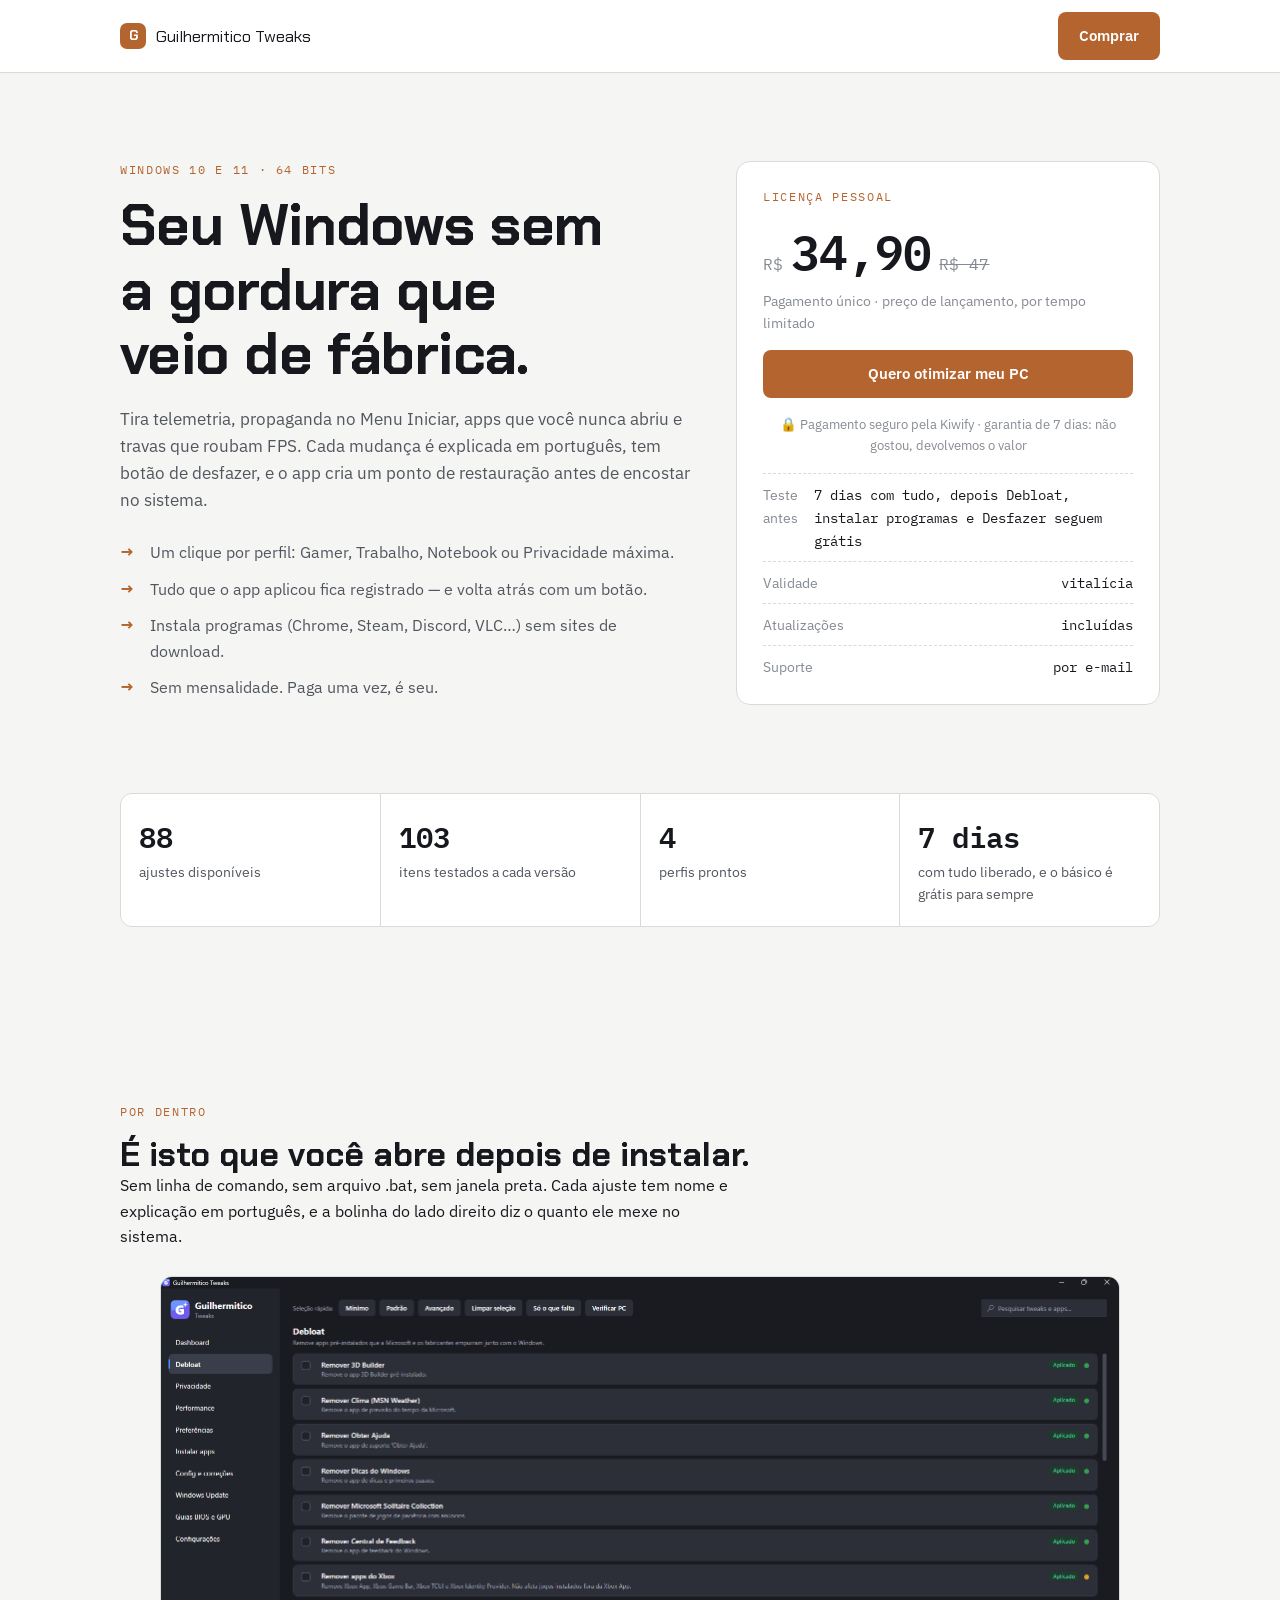
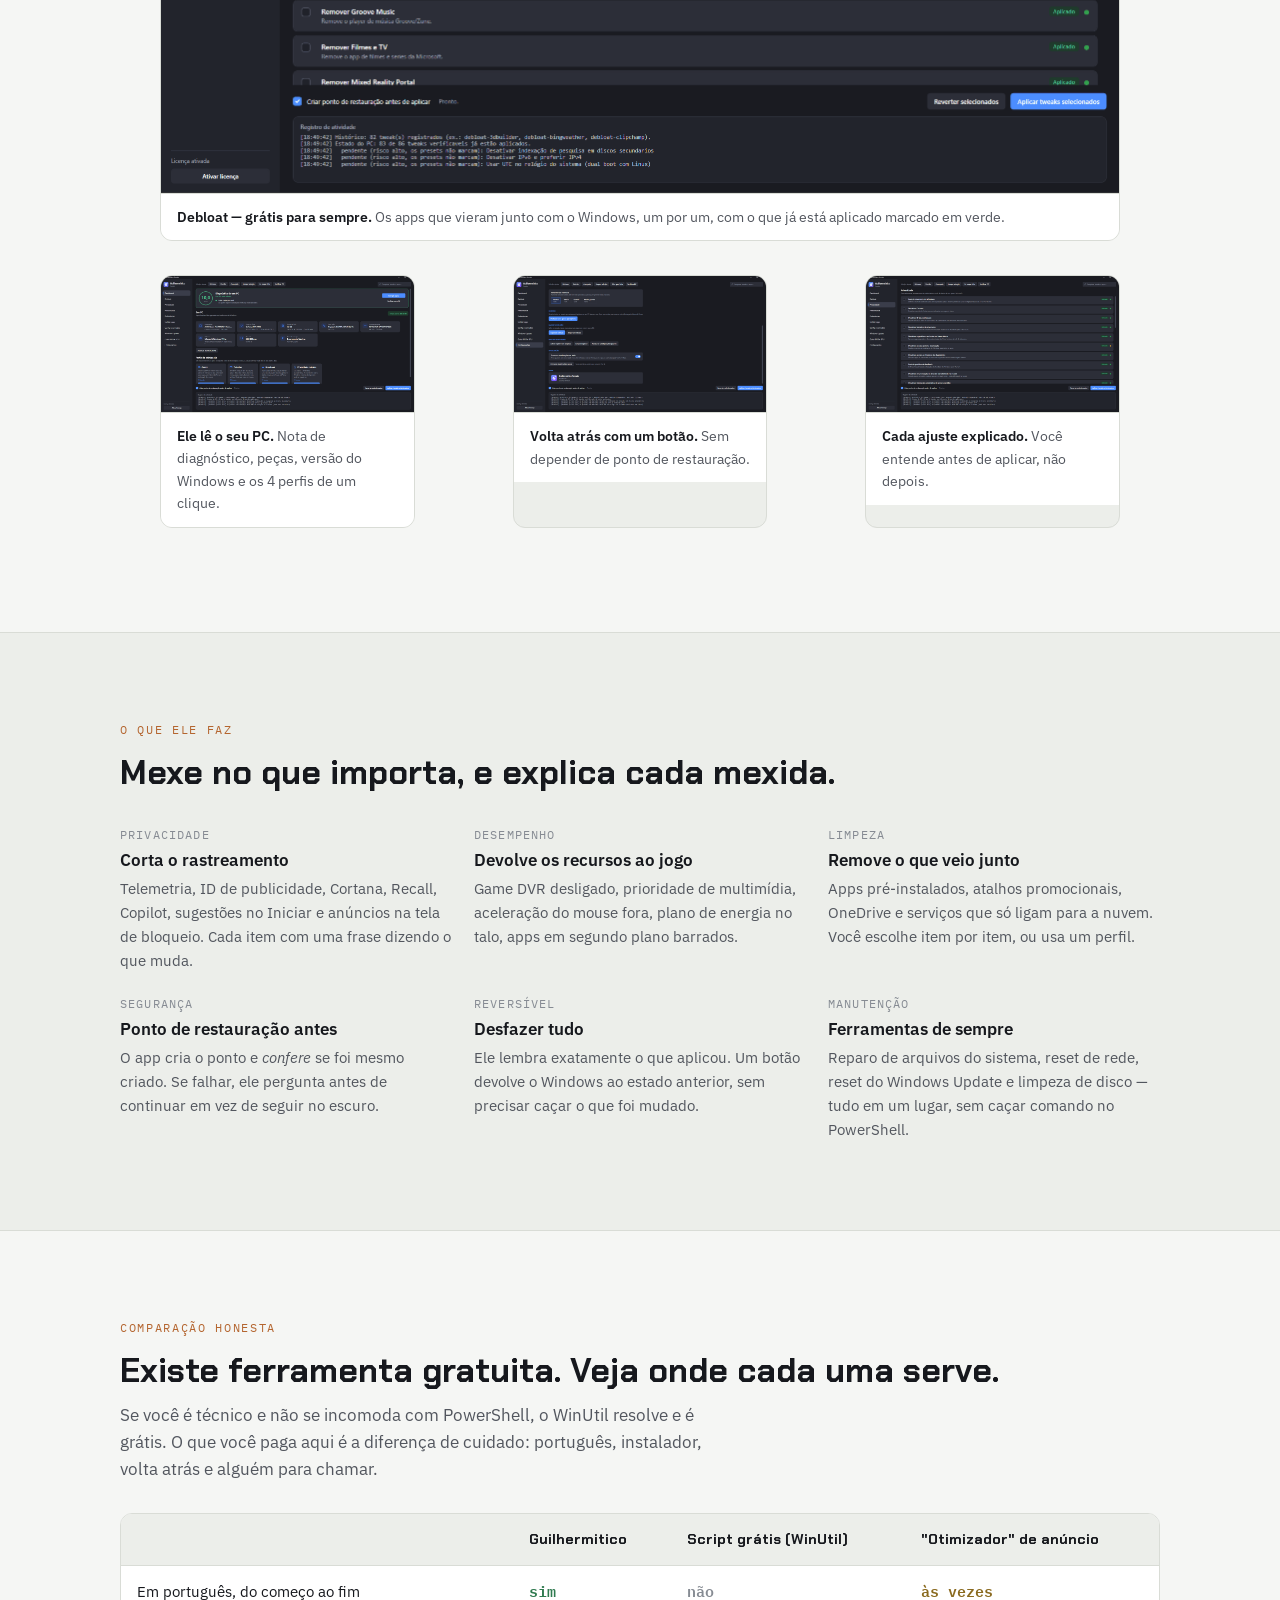
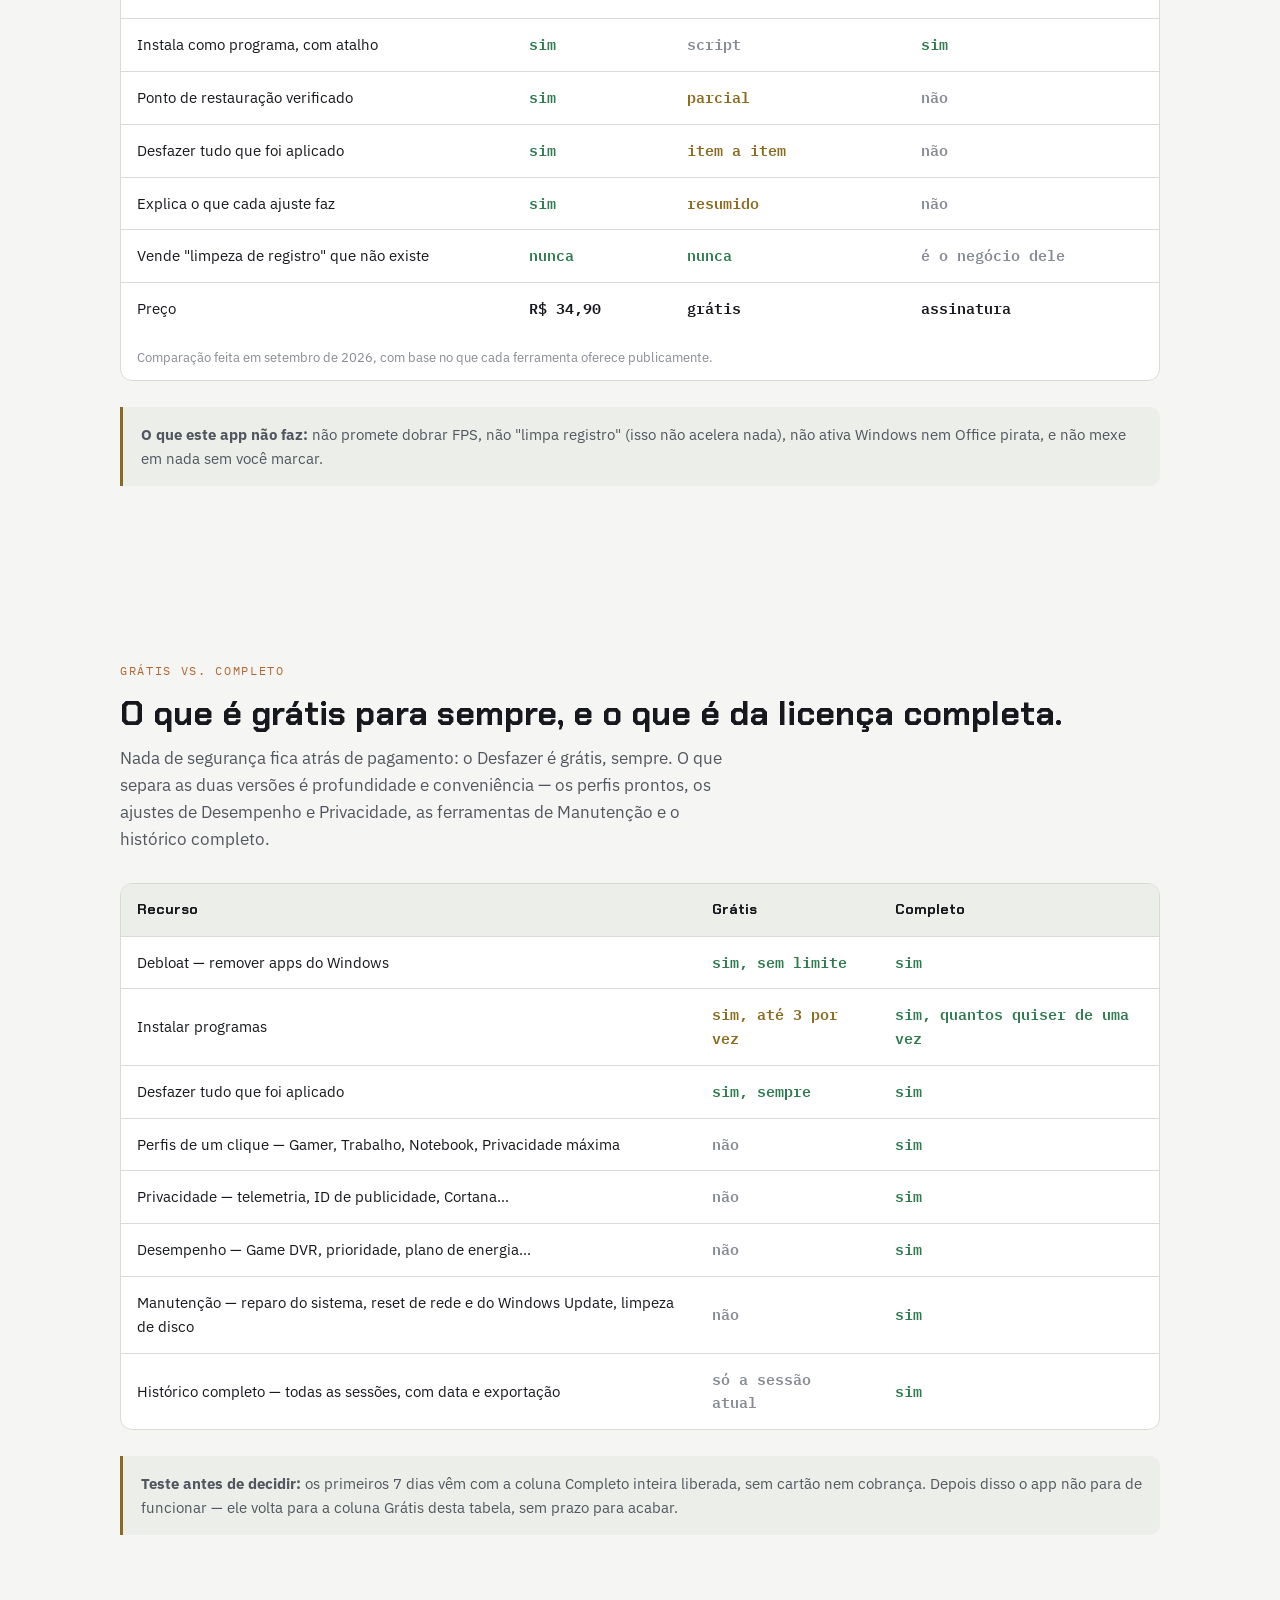
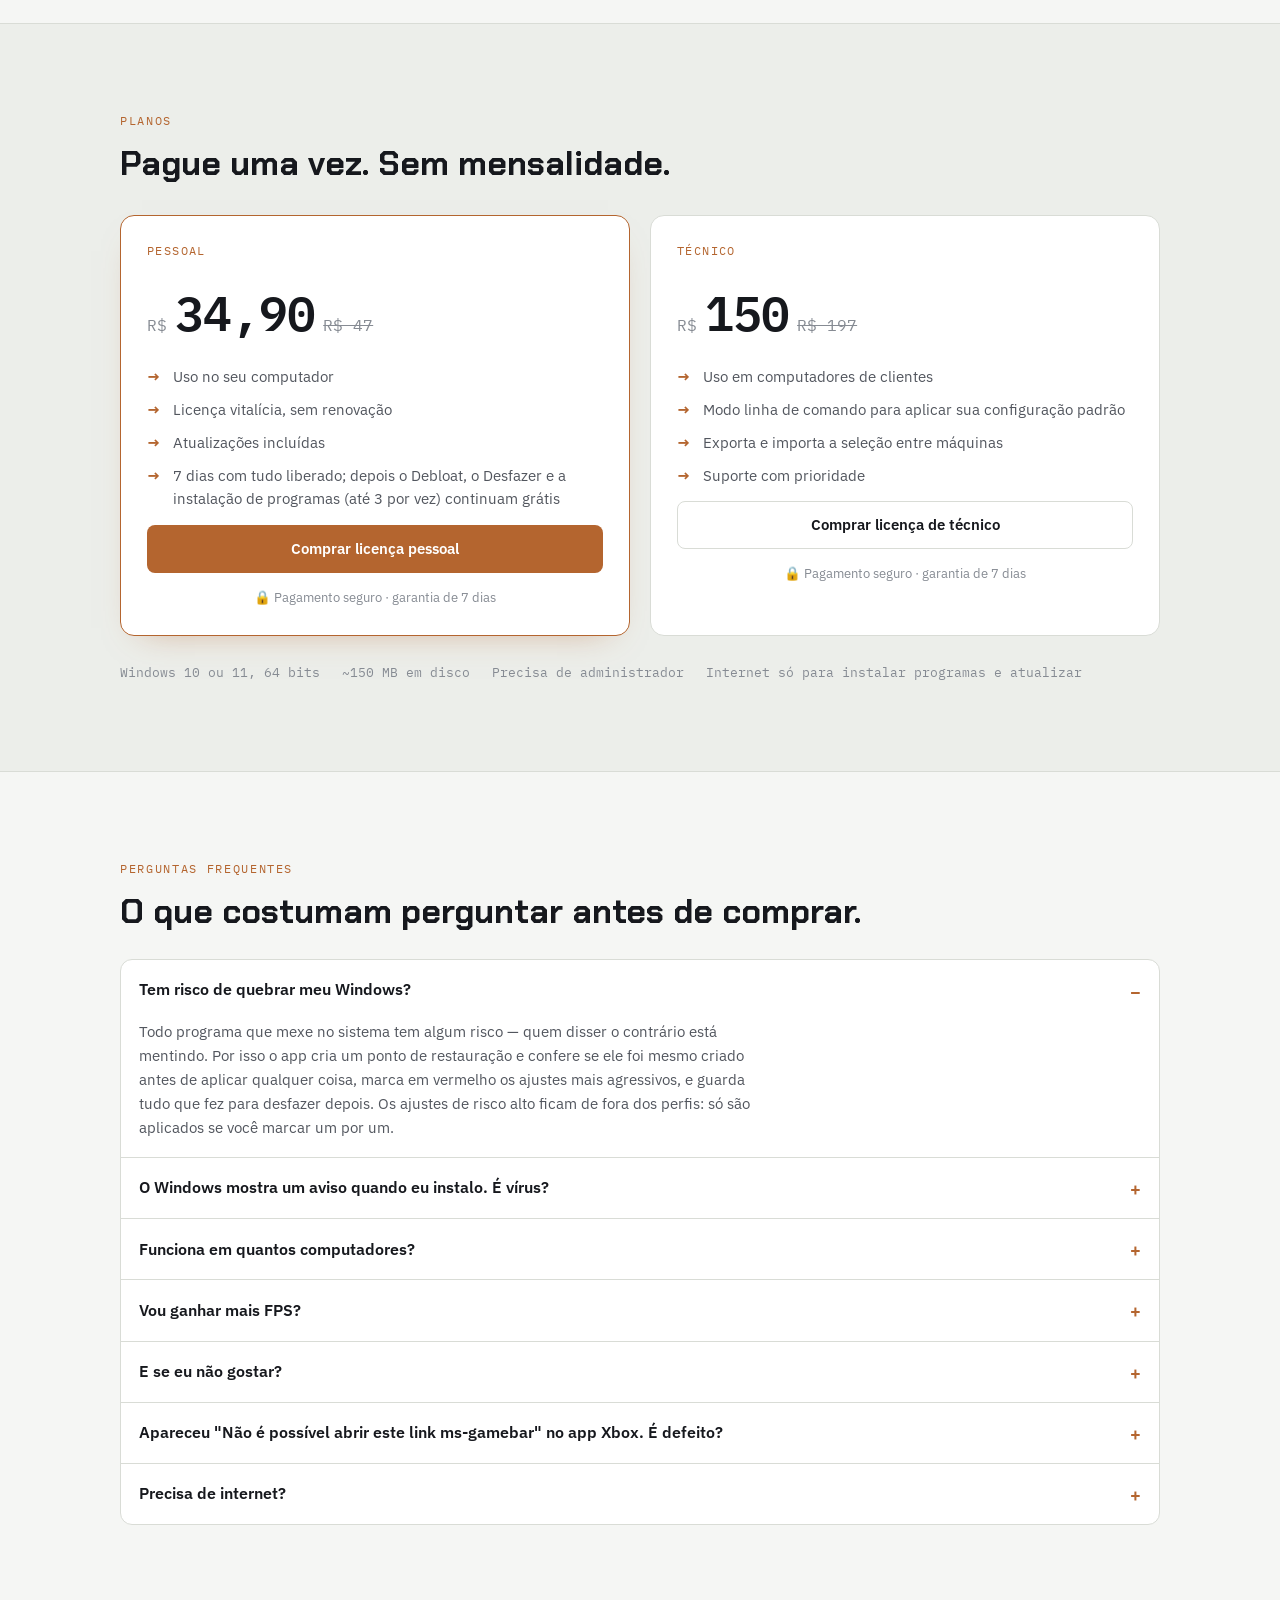
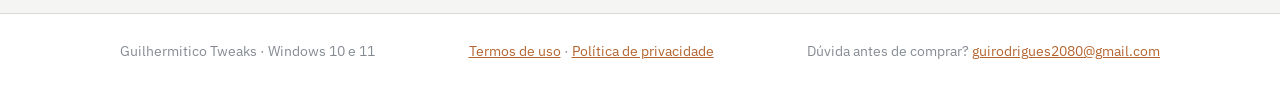
==== index.html @ c7e98af1 "Adiciona ao FAQ o aviso ms-gamebar do app Xbox Co-Authored-By: Claude Sonnet 5.5 <noreply@anthropic." ====
﻿<!doctype html>
<html lang="pt-BR">
<head>
<meta charset="utf-8">
<meta name="viewport" content="width=device-width, initial-scale=1, viewport-fit=cover">
<meta name="description" content="Otimizador para Windows 10 e 11: remove telemetria, propaganda e apps inuteis, com ponto de restauracao antes e botao de desfazer. Em portugues, licenca vitalicia.">
<meta property="og:title" content="Guilhermitico Tweaks">
<meta property="og:description" content="Seu Windows sem a gordura que veio de fabrica. 88 ajustes explicados em portugues, com ponto de restauracao e desfazer.">
<meta property="og:type" content="website">
<meta name="theme-color" content="#16181D">
<title>Guilhermitico Tweaks</title>
<link rel="stylesheet" href="https://fonts.googleapis.com/css2?family=Chakra+Petch:wght@600;700&family=IBM+Plex+Mono:wght@400;600&family=IBM+Plex+Sans:wght@400;500;600&display=swap">
<style>
  :root {
    --ground: #F5F6F4;
    --surface: #FFFFFF;
    --surface-sunk: #ECEEEA;
    --ink: #16181D;
    --ink-soft: #52565E;
    --ink-faint: #868B93;
    --line: #D9DCD6;
    --copper: #B4652F;
    --copper-soft: #F0E2D7;
    --signal: #2F7A4F;
    --warn: #8A6A1F;
    --display: "Chakra Petch", "Segoe UI Semibold", system-ui, sans-serif;
    --body: "IBM Plex Sans", "Segoe UI", system-ui, sans-serif;
    --mono: "IBM Plex Mono", "Cascadia Mono", Consolas, monospace;
  }
  @media (prefers-color-scheme: dark) {
    :root:not([data-theme="light"]) {
      --ground: #101216;
      --surface: #191C22;
      --surface-sunk: #14161B;
      --ink: #EDEEEA;
      --ink-soft: #A7ACB4;
      --ink-faint: #767C85;
      --line: #2A2E36;
      --copper: #E08B4C;
      --copper-soft: #2C2119;
      --signal: #5FB183;
      --warn: #D2AC5A;
    }
  }
  :root[data-theme="dark"] {
    --ground: #101216;
    --surface: #191C22;
    --surface-sunk: #14161B;
    --ink: #EDEEEA;
    --ink-soft: #A7ACB4;
    --ink-faint: #767C85;
    --line: #2A2E36;
    --copper: #E08B4C;
    --copper-soft: #2C2119;
    --signal: #5FB183;
    --warn: #D2AC5A;
  }

  body {
    background: var(--ground);
    color: var(--ink);
    font-family: var(--body);
    font-size: 16px;
    line-height: 1.6;
    -webkit-font-smoothing: antialiased;
  }
  .wrap { max-width: 1080px; margin-inline: auto; padding-inline: 20px; }
  section { padding-block: clamp(48px, 7vw, 88px); }
  h1, h2, h3 { font-family: var(--display); line-height: 1.12; text-wrap: balance; margin: 0; }
  h1 { font-size: clamp(2.1rem, 5.4vw, 3.6rem); letter-spacing: -0.01em; }
  h2 { font-size: clamp(1.5rem, 3vw, 2.1rem); }
  h3 { font-size: 1.05rem; }
  p { margin: 0; }
  .eyebrow {
    font-family: var(--mono); font-size: 0.74rem; letter-spacing: 0.14em;
    text-transform: uppercase; color: var(--copper); margin-bottom: 14px;
  }
  .lead { color: var(--ink-soft); font-size: 1.06rem; max-width: 62ch; }

  /* ---------- topo ---------- */
  .topbar {
    border-bottom: 1px solid var(--line); background: var(--surface);
    position: sticky; top: env(safe-area-inset-top, 0px); z-index: 20;
  }
  .topbar .wrap { display: flex; align-items: center; justify-content: space-between; gap: 16px; padding-block: 12px; }
  .brand { font-family: var(--display); font-size: 1.05rem; display: flex; align-items: center; gap: 10px; }
  .brand .mark {
    width: 26px; height: 26px; border-radius: 7px; display: grid; place-items: center;
    background: var(--copper); color: #fff; font-size: 0.85rem; font-weight: 700;
  }
  .btn {
    font-family: var(--body); font-weight: 600; font-size: 0.94rem;
    padding: 11px 20px; border-radius: 8px; border: 1px solid transparent;
    text-decoration: none; display: inline-block; cursor: pointer;
    transition: transform .12s ease, background .12s ease;
  }
  .btn-primary { background: var(--copper); color: #fff; }
  .btn-primary:hover { transform: translateY(-1px); }
  .btn-ghost { border-color: var(--line); color: var(--ink); background: var(--surface); }
  .btn:focus-visible { outline: 2px solid var(--copper); outline-offset: 3px; }

  /* ---------- hero ---------- */
  .hero { display: grid; grid-template-columns: 1.35fr 1fr; gap: 44px; align-items: start; }
  .hero-claim { margin-top: 18px; }
  .hero ul { list-style: none; padding: 0; margin: 26px 0 0; display: grid; gap: 11px; }
  .hero li { display: grid; grid-template-columns: 18px 1fr; gap: 12px; color: var(--ink-soft); }
  .tick { color: var(--copper); font-weight: 700; }

  .buybox {
    background: var(--surface); border: 1px solid var(--line); border-radius: 14px;
    padding: 26px; display: grid; gap: 16px;
  }
  .price { display: flex; align-items: baseline; gap: 8px; font-family: var(--mono); }
  .price .cur { font-size: 1rem; color: var(--ink-faint); }
  .price .val { font-size: 3rem; font-weight: 600; letter-spacing: -0.02em; }
  .price .old { font-size: 1rem; color: var(--ink-faint); text-decoration: line-through; }
  .garantia { font-size: 0.84rem; color: var(--ink-faint); text-align: center; margin: 0; }
  .buybox .note { font-size: 0.86rem; color: var(--ink-faint); }
  .buybox dl { margin: 0; display: grid; gap: 9px; font-size: 0.9rem; }
  .buybox .row { display: flex; justify-content: space-between; gap: 12px; border-top: 1px dashed var(--line); padding-top: 9px; }
  .buybox .row dt { color: var(--ink-faint); }
  .buybox .row dd { margin: 0; font-family: var(--mono); }

  /* ---------- numeros ---------- */
  .facts { display: grid; grid-template-columns: repeat(4, 1fr); gap: 1px; background: var(--line); border: 1px solid var(--line); border-radius: 12px; overflow: hidden; }
  .fact { background: var(--surface); padding: 20px 18px; }
  .fact .n { font-family: var(--mono); font-size: 1.8rem; font-weight: 600; font-variant-numeric: tabular-nums; }
  .fact .t { font-size: 0.85rem; color: var(--ink-soft); margin-top: 2px; }

  /* ---------- listas de recursos ---------- */
  .feats { display: grid; grid-template-columns: repeat(3, 1fr); gap: 22px; margin-top: 34px; }
  .feat { display: grid; gap: 7px; align-content: start; }
  .feat h3 { font-family: var(--body); font-weight: 600; }
  .feat p { color: var(--ink-soft); font-size: 0.94rem; }
  .feat .k { font-family: var(--mono); font-size: 0.72rem; letter-spacing: .1em; color: var(--ink-faint); text-transform: uppercase; }

  /* ---------- comparacao ---------- */
  .tablewrap { overflow-x: auto; margin-top: 30px; border: 1px solid var(--line); border-radius: 12px; background: var(--surface); }
  table { border-collapse: collapse; width: 100%; min-width: 620px; }
  th, td { text-align: left; padding: 14px 16px; border-bottom: 1px solid var(--line); font-size: 0.93rem; }
  thead th { font-family: var(--display); font-size: 0.9rem; background: var(--surface-sunk); }
  tbody tr:last-child td { border-bottom: 0; }
  td.mark { font-family: var(--mono); font-weight: 600; }
  .yes { color: var(--signal); }
  .no { color: var(--ink-faint); }
  .partial { color: var(--warn); }
  caption { caption-side: bottom; text-align: left; padding: 12px 16px; font-size: 0.83rem; color: var(--ink-faint); }

  /* ---------- planos ---------- */
  .plans { display: grid; grid-template-columns: 1fr 1fr; gap: 20px; margin-top: 32px; }
  .plan { background: var(--surface); border: 1px solid var(--line); border-radius: 14px; padding: 26px; display: grid; gap: 14px; align-content: start; }
  .plan.destaque { border-color: var(--copper); box-shadow: 0 14px 34px -22px rgba(180, 101, 47, .55); }
  .plan .tag { font-family: var(--mono); font-size: .72rem; letter-spacing: .12em; text-transform: uppercase; color: var(--copper); }
  .plan ul { list-style: none; padding: 0; margin: 0; display: grid; gap: 9px; font-size: .93rem; color: var(--ink-soft); }
  .plan li { display: grid; grid-template-columns: 16px 1fr; gap: 10px; }

  /* ---------- perguntas ---------- */
  .faq { margin-top: 28px; display: grid; gap: 0; border: 1px solid var(--line); border-radius: 12px; background: var(--surface); overflow: hidden; }
  details { border-bottom: 1px solid var(--line); }
  details:last-child { border-bottom: 0; }
  summary { cursor: pointer; padding: 16px 18px; font-weight: 600; list-style: none; display: flex; justify-content: space-between; gap: 14px; align-items: center; }
  summary::-webkit-details-marker { display: none; }
  summary::after { content: "+"; font-family: var(--mono); color: var(--copper); font-size: 1.1rem; }
  details[open] summary::after { content: "–"; }
  details p { padding: 0 18px 17px; color: var(--ink-soft); font-size: .94rem; max-width: 72ch; }
  summary:focus-visible { outline: 2px solid var(--copper); outline-offset: -2px; }

  code.cmd, code.hash {
    font-family: var(--mono); font-size: .82rem; background: var(--surface-sunk);
    border: 1px solid var(--line); border-radius: 6px; padding: 3px 7px;
  }
  code.hash { display: block; padding: 10px 12px; word-break: break-all; color: var(--ink-soft); }
  .aviso {
    margin-top: 26px; border-left: 3px solid var(--warn); background: var(--surface-sunk);
    padding: 16px 18px; border-radius: 0 10px 10px 0; font-size: .92rem; color: var(--ink-soft);
  }
  .req { font-family: var(--mono); font-size: .84rem; color: var(--ink-faint); display: flex; flex-wrap: wrap; gap: 8px 22px; margin-top: 26px; }
  footer { border-top: 1px solid var(--line); background: var(--surface); }
  footer .wrap { padding-block: 26px; display: flex; flex-wrap: wrap; gap: 12px 26px; justify-content: space-between; font-size: .86rem; color: var(--ink-faint); }


  /* ===== Telas do app ===== */
  .shot-main { margin-top: 26px; }
  .shot {
    display: block; border: 1px solid var(--line); border-radius: 12px; overflow: hidden;
    background: var(--surface-sunk); text-decoration: none;
  }
  .shot img { display: block; width: 100%; height: auto; }
  .shot figcaption {
    padding: 12px 16px; font-size: .88rem; color: var(--ink-soft);
    border-top: 1px solid var(--line); background: var(--surface);
  }
  .shot figcaption b { color: var(--ink); font-weight: 600; }
  .shots { display: grid; grid-template-columns: repeat(3, 1fr); gap: 18px; margin-top: 18px; }

  @media (max-width: 860px) {
    .hero { grid-template-columns: 1fr; gap: 30px; }
    .facts { grid-template-columns: 1fr 1fr; }
    .shots { grid-template-columns: 1fr; }
    .feats { grid-template-columns: 1fr; }
    .plans { grid-template-columns: 1fr; }
  }
  /* No celular a tabela Gratis vs. Completo cabe inteira: com o min-width de 620px as colunas
     Gratis e Completo ficavam escondidas a direita, sem nenhuma dica de que dava para arrastar. */
  @media (max-width: 640px) {
    #gratis-completo table { min-width: 0; }
    #gratis-completo th, #gratis-completo td { padding: 11px 10px; font-size: 0.86rem; }
    #gratis-completo thead th { font-size: 0.82rem; }
  }
  @media (prefers-reduced-motion: reduce) { * { transition: none !important; } }
</style>
<style>
  /* o Pages nao tem o esqueleto do Claude: repoe o basico */
  * { box-sizing: border-box; }
  html { color-scheme: light dark; }
  body { margin: 0; }
  img { max-width: 100%; }
</style>
</head>
<body>
<header class="topbar">
  <div class="wrap">
    <div class="brand"><span class="mark">G</span> Guilhermitico Tweaks</div>
    <a class="btn btn-primary" href="https://pay.kiwify.com.br/qhLtovF">Comprar</a>
  </div>
</header>

<section>
  <div class="wrap hero">
    <div>
      <p class="eyebrow">Windows 10 e 11 · 64 bits</p>
      <h1>Seu Windows sem a gordura que veio de fábrica.</h1>
      <p class="lead hero-claim">
        Tira telemetria, propaganda no Menu Iniciar, apps que você nunca abriu e travas que roubam
        FPS. Cada mudança é explicada em português, tem botão de desfazer, e o app cria um ponto de
        restauração antes de encostar no sistema.
      </p>
      <ul>
        <li><span class="tick">→</span> <span>Um clique por perfil: Gamer, Trabalho, Notebook ou Privacidade máxima.</span></li>
        <li><span class="tick">→</span> <span>Tudo que o app aplicou fica registrado — e volta atrás com um botão.</span></li>
        <li><span class="tick">→</span> <span>Instala programas (Chrome, Steam, Discord, VLC…) sem sites de download.</span></li>
        <li><span class="tick">→</span> <span>Sem mensalidade. Paga uma vez, é seu.</span></li>
      </ul>
    </div>

    <div class="buybox">
      <div>
        <p class="eyebrow" style="margin-bottom:6px">Licença pessoal</p>
        <div class="price"><span class="cur">R$</span><span class="val">34,90</span><span class="old">R$ 47</span></div>
        <p class="note">Pagamento único · preço de lançamento, por tempo limitado</p>
      </div>
      <a class="btn btn-primary" href="https://pay.kiwify.com.br/qhLtovF" style="text-align:center">Quero otimizar meu PC</a>
      <p class="garantia">🔒 Pagamento seguro pela Kiwify · garantia de 7 dias: não gostou, devolvemos o valor</p>
      <dl>
        <div class="row"><dt>Teste antes</dt><dd>7 dias com tudo, depois Debloat, instalar programas e Desfazer seguem grátis</dd></div>
        <div class="row"><dt>Validade</dt><dd>vitalícia</dd></div>
        <div class="row"><dt>Atualizações</dt><dd>incluídas</dd></div>
        <div class="row"><dt>Suporte</dt><dd>por e-mail</dd></div>
      </dl>
    </div>
  </div>
</section>

<section style="padding-top:0">
  <div class="wrap">
    <div class="facts">
      <div class="fact"><div class="n">88</div><div class="t">ajustes disponíveis</div></div>
      <div class="fact"><div class="n">103</div><div class="t">itens testados a cada versão</div></div>
      <div class="fact"><div class="n">4</div><div class="t">perfis prontos</div></div>
      <div class="fact"><div class="n">7 dias</div><div class="t">com tudo liberado, e o básico é grátis para sempre</div></div>
    </div>
  </div>
</section>

<section>
  <div class="wrap">
    <p class="eyebrow">Por dentro</p>
    <h2>É isto que você abre depois de instalar.</h2>
    <p class="lede" style="max-width:62ch">Sem linha de comando, sem arquivo .bat, sem janela preta. Cada ajuste tem nome
      e explicação em português, e a bolinha do lado direito diz o quanto ele mexe no sistema.</p>

    <figure class="shot shot-main">
      <a href="img/debloat.png" target="_blank" rel="noopener">
        <img src="img/debloat.png" width="1919" height="1033" loading="lazy"
             alt="Aba Debloat do Guilhermitico Tweaks, com a lista de apps pré-instalados do Windows e uma caixa de seleção em cada um."></a>
      <figcaption><b>Debloat — grátis para sempre.</b> Os apps que vieram junto com o Windows, um por um,
        com o que já está aplicado marcado em verde.</figcaption>
    </figure>

    <div class="shots">
      <figure class="shot">
        <a href="img/dashboard.png" target="_blank" rel="noopener">
          <img src="img/dashboard.png" width="1919" height="1030" loading="lazy"
               alt="Dashboard com a nota de diagnóstico do PC, processador, placa de vídeo, memória e os quatro perfis de otimização."></a>
        <figcaption><b>Ele lê o seu PC.</b> Nota de diagnóstico, peças, versão do Windows e os 4 perfis de um clique.</figcaption>
      </figure>
      <figure class="shot">
        <a href="img/desfazer.png" target="_blank" rel="noopener">
          <img src="img/desfazer.png" width="1919" height="1032" loading="lazy"
               alt="Tela de Configurações com o botão Desfazer tudo que o app aplicou."></a>
        <figcaption><b>Volta atrás com um botão.</b> Sem depender de ponto de restauração.</figcaption>
      </figure>
      <figure class="shot">
        <a href="img/privacidade.png" target="_blank" rel="noopener">
          <img src="img/privacidade.png" width="1919" height="1032" loading="lazy"
               alt="Aba Privacidade com ajustes de telemetria, Cortana, ID de publicidade e anúncios no Menu Iniciar, cada um com uma explicação."></a>
        <figcaption><b>Cada ajuste explicado.</b> Você entende antes de aplicar, não depois.</figcaption>
      </figure>
    </div>
  </div>
</section>

<section style="background:var(--surface-sunk); border-block:1px solid var(--line)">
  <div class="wrap">
    <p class="eyebrow">O que ele faz</p>
    <h2>Mexe no que importa, e explica cada mexida.</h2>
    <div class="feats">
      <div class="feat">
        <span class="k">Privacidade</span>
        <h3>Corta o rastreamento</h3>
        <p>Telemetria, ID de publicidade, Cortana, Recall, Copilot, sugestões no Iniciar e anúncios na tela de bloqueio. Cada item com uma frase dizendo o que muda.</p>
      </div>
      <div class="feat">
        <span class="k">Desempenho</span>
        <h3>Devolve os recursos ao jogo</h3>
        <p>Game DVR desligado, prioridade de multimídia, aceleração do mouse fora, plano de energia no talo, apps em segundo plano barrados.</p>
      </div>
      <div class="feat">
        <span class="k">Limpeza</span>
        <h3>Remove o que veio junto</h3>
        <p>Apps pré-instalados, atalhos promocionais, OneDrive e serviços que só ligam para a nuvem. Você escolhe item por item, ou usa um perfil.</p>
      </div>
      <div class="feat">
        <span class="k">Segurança</span>
        <h3>Ponto de restauração antes</h3>
        <p>O app cria o ponto e <em>confere</em> se foi mesmo criado. Se falhar, ele pergunta antes de continuar em vez de seguir no escuro.</p>
      </div>
      <div class="feat">
        <span class="k">Reversível</span>
        <h3>Desfazer tudo</h3>
        <p>Ele lembra exatamente o que aplicou. Um botão devolve o Windows ao estado anterior, sem precisar caçar o que foi mudado.</p>
      </div>
      <div class="feat">
        <span class="k">Manutenção</span>
        <h3>Ferramentas de sempre</h3>
        <p>Reparo de arquivos do sistema, reset de rede, reset do Windows Update e limpeza de disco — tudo em um lugar, sem caçar comando no PowerShell.</p>
      </div>
    </div>
  </div>
</section>

<section>
  <div class="wrap">
    <p class="eyebrow">Comparação honesta</p>
    <h2>Existe ferramenta gratuita. Veja onde cada uma serve.</h2>
    <p class="lead" style="margin-top:12px">
      Se você é técnico e não se incomoda com PowerShell, o WinUtil resolve e é grátis. O que você
      paga aqui é a diferença de cuidado: português, instalador, volta atrás e alguém para chamar.
    </p>
    <div class="tablewrap">
      <table>
        <caption>Comparação feita em setembro de 2026, com base no que cada ferramenta oferece publicamente.</caption>
        <thead>
          <tr><th>&nbsp;</th><th>Guilhermitico</th><th>Script grátis (WinUtil)</th><th>"Otimizador" de anúncio</th></tr>
        </thead>
        <tbody>
          <tr><td>Em português, do começo ao fim</td><td class="mark yes">sim</td><td class="mark no">não</td><td class="mark partial">às vezes</td></tr>
          <tr><td>Instala como programa, com atalho</td><td class="mark yes">sim</td><td class="mark no">script</td><td class="mark yes">sim</td></tr>
          <tr><td>Ponto de restauração verificado</td><td class="mark yes">sim</td><td class="mark partial">parcial</td><td class="mark no">não</td></tr>
          <tr><td>Desfazer tudo que foi aplicado</td><td class="mark yes">sim</td><td class="mark partial">item a item</td><td class="mark no">não</td></tr>
          <tr><td>Explica o que cada ajuste faz</td><td class="mark yes">sim</td><td class="mark partial">resumido</td><td class="mark no">não</td></tr>
          <tr><td>Vende "limpeza de registro" que não existe</td><td class="mark yes">nunca</td><td class="mark yes">nunca</td><td class="mark no">é o negócio dele</td></tr>
          <tr><td>Preço</td><td class="mark">R$ 34,90</td><td class="mark">grátis</td><td class="mark">assinatura</td></tr>
        </tbody>
      </table>
    </div>
    <div class="aviso">
      <strong>O que este app não faz:</strong> não promete dobrar FPS, não "limpa registro" (isso não
      acelera nada), não ativa Windows nem Office pirata, e não mexe em nada sem você marcar.
    </div>
  </div>
</section>

<section id="gratis-completo">
  <div class="wrap">
    <p class="eyebrow">Grátis vs. Completo</p>
    <h2>O que é grátis para sempre, e o que é da licença completa.</h2>
    <p class="lead" style="margin-top:12px">
      Nada de segurança fica atrás de pagamento: o Desfazer é grátis, sempre. O que separa as duas
      versões é profundidade e conveniência — os perfis prontos, os ajustes de Desempenho e
      Privacidade, as ferramentas de Manutenção e o histórico completo.
    </p>
    <div class="tablewrap">
      <table>
        <thead>
          <tr><th>Recurso</th><th>Grátis</th><th>Completo</th></tr>
        </thead>
        <tbody>
          <tr><td>Debloat — remover apps do Windows</td><td class="mark yes">sim, sem limite</td><td class="mark yes">sim</td></tr>
          <tr><td>Instalar programas</td><td class="mark partial">sim, até 3 por vez</td><td class="mark yes">sim, quantos quiser de uma vez</td></tr>
          <tr><td>Desfazer tudo que foi aplicado</td><td class="mark yes">sim, sempre</td><td class="mark yes">sim</td></tr>
          <tr><td>Perfis de um clique — Gamer, Trabalho, Notebook, Privacidade máxima</td><td class="mark no">não</td><td class="mark yes">sim</td></tr>
          <tr><td>Privacidade — telemetria, ID de publicidade, Cortana…</td><td class="mark no">não</td><td class="mark yes">sim</td></tr>
          <tr><td>Desempenho — Game DVR, prioridade, plano de energia…</td><td class="mark no">não</td><td class="mark yes">sim</td></tr>
          <tr><td>Manutenção — reparo do sistema, reset de rede e do Windows Update, limpeza de disco</td><td class="mark no">não</td><td class="mark yes">sim</td></tr>
          <tr><td>Histórico completo — todas as sessões, com data e exportação</td><td class="mark no">só a sessão atual</td><td class="mark yes">sim</td></tr>
        </tbody>
      </table>
    </div>
    <div class="aviso">
      <strong>Teste antes de decidir:</strong> os primeiros 7 dias vêm com a coluna Completo inteira
      liberada, sem cartão nem cobrança. Depois disso o app não para de funcionar — ele volta para a
      coluna Grátis desta tabela, sem prazo para acabar.
    </div>
  </div>
</section>

<section id="planos" style="background:var(--surface-sunk); border-block:1px solid var(--line)">
  <div class="wrap">
    <p class="eyebrow">Planos</p>
    <h2>Pague uma vez. Sem mensalidade.</h2>
    <div class="plans">
      <div class="plan destaque">
        <span class="tag">Pessoal</span>
        <div class="price"><span class="cur">R$</span><span class="val">34,90</span><span class="old">R$ 47</span></div>
        <ul>
          <li><span class="tick">→</span> <span>Uso no seu computador</span></li>
          <li><span class="tick">→</span> <span>Licença vitalícia, sem renovação</span></li>
          <li><span class="tick">→</span> <span>Atualizações incluídas</span></li>
          <li><span class="tick">→</span> <span>7 dias com tudo liberado; depois o Debloat, o Desfazer e a instalação de programas (até 3 por vez) continuam grátis</span></li>
        </ul>
        <a class="btn btn-primary" href="https://pay.kiwify.com.br/qhLtovF" style="text-align:center">Comprar licença pessoal</a>
        <p class="garantia">🔒 Pagamento seguro · garantia de 7 dias</p>
      </div>
      <div class="plan">
        <span class="tag">Técnico</span>
        <div class="price"><span class="cur">R$</span><span class="val">150</span><span class="old">R$ 197</span></div>
        <ul>
          <li><span class="tick">→</span> <span>Uso em computadores de clientes</span></li>
          <li><span class="tick">→</span> <span>Modo linha de comando para aplicar sua configuração padrão</span></li>
          <li><span class="tick">→</span> <span>Exporta e importa a seleção entre máquinas</span></li>
          <li><span class="tick">→</span> <span>Suporte com prioridade</span></li>
        </ul>
        <a class="btn btn-ghost" href="https://pay.kiwify.com.br/E8YKjd3" style="text-align:center">Comprar licença de técnico</a>
        <p class="garantia">🔒 Pagamento seguro · garantia de 7 dias</p>
      </div>
    </div>
    <div class="req">
      <span>Windows 10 ou 11, 64 bits</span>
      <span>~150 MB em disco</span>
      <span>Precisa de administrador</span>
      <span>Internet só para instalar programas e atualizar</span>
    </div>
  </div>
</section>

<section>
  <div class="wrap">
    <p class="eyebrow">Perguntas frequentes</p>
    <h2>O que costumam perguntar antes de comprar.</h2>
    <div class="faq">
      <details open>
        <summary>Tem risco de quebrar meu Windows?</summary>
        <p>Todo programa que mexe no sistema tem algum risco — quem disser o contrário está mentindo.
        Por isso o app cria um ponto de restauração e confere se ele foi mesmo criado antes de
        aplicar qualquer coisa, marca em vermelho os ajustes mais agressivos, e guarda tudo que fez
        para desfazer depois. Os ajustes de risco alto ficam de fora dos perfis: só são aplicados se
        você marcar um por um.</p>
      </details>
      <details>
        <summary>O Windows mostra um aviso quando eu instalo. É vírus?</summary>
        <p>Não. Esse aviso azul ("O Windows protegeu o computador") aparece em todo instalador que
        ainda não tem certificado de assinatura, que é um selo pago. Clique em <em>Mais informações</em>
        e depois em <em>Executar assim mesmo</em>. Se preferir, passe o instalador no VirusTotal antes —
        é o que eu faria no seu lugar.</p>
        <p>Para ter certeza de que o arquivo que você baixou é o original, abra o PowerShell na pasta
        do download e rode <code class="cmd">Get-FileHash GuilhermiticoTweaks-Setup.msi</code>. O
        resultado tem que ser exatamente este:</p>
        <p><code class="hash">4068d726e752d8b18a35803bc68078f1f52b417f5c9d37d8941614dc019ad89d</code></p>
      </details>
      <details>
        <summary>Funciona em quantos computadores?</summary>
        <p>A licença pessoal é para o seu computador. Se formatar, dá para ativar de novo com a mesma
        chave — ela não "queima". Se você conserta PCs de outras pessoas, a licença certa é a de
        técnico.</p>
      </details>
      <details>
        <summary>Vou ganhar mais FPS?</summary>
        <p>Depende do seu PC. Em máquina limpa e potente, a diferença é pequena. Em PC cheio de
        programa em segundo plano, notebook com pouca memória ou Windows de fábrica com bloatware, a
        diferença aparece — principalmente em travadas e tempo de resposta, mais do que no número
        médio de FPS. Ninguém sério promete número exato.</p>
      </details>
      <details>
        <summary>E se eu não gostar?</summary>
        <p>São 7 dias com o app inteiro liberado, antes de pagar — e o app nunca para de funcionar: depois disso ficam grátis o Debloat (sem limite), o botão de desfazer e a instalação de programas (até 3 de uma vez). Use, aplique, desfaça, veja
        se serve. Se depois da compra algo não funcionar como está escrito aqui, escreva para
        <a href="mailto:guirodrigues2080@gmail.com" style="color:var(--copper)">guirodrigues2080@gmail.com</a>.</p>
      </details>
      <details>
        <summary>Apareceu "Não é possível abrir este link ms-gamebar" no app Xbox. É defeito?</summary>
        <p>Não. É o efeito esperado do ajuste que desliga a Xbox Game Bar e a gravação em segundo plano
        (ele fica na aba Desempenho). O app Xbox tenta abrir a Game Bar ao iniciar um jogo, não
        encontra e mostra esse aviso. É só um aviso: os jogos abrem normalmente.</p>
        <p>Se o aviso incomodar, abra o app, vá em <em>Desfazer</em> e reverta o ajuste
        "Desativar Xbox Game Bar e Game DVR". O aviso some e o resto continua como está.</p>
      </details>
      <details>
        <summary>Precisa de internet?</summary>
        <p>Não para os ajustes: eles rodam offline. A internet só é usada para instalar programas pela
        aba de apps e para buscar atualização do próprio Guilhermitico.</p>
      </details>
    </div>
  </div>
</section>

<footer>
  <div class="wrap">
    <span>Guilhermitico Tweaks · Windows 10 e 11</span>
    <span><a href="termos.html" style="color:var(--copper)">Termos de uso</a> · <a href="privacidade.html" style="color:var(--copper)">Política de privacidade</a></span>
    <span>Dúvida antes de comprar? <a href="mailto:guirodrigues2080@gmail.com" style="color:var(--copper)">guirodrigues2080@gmail.com</a></span>
  </div>
</footer>
</body>
</html>
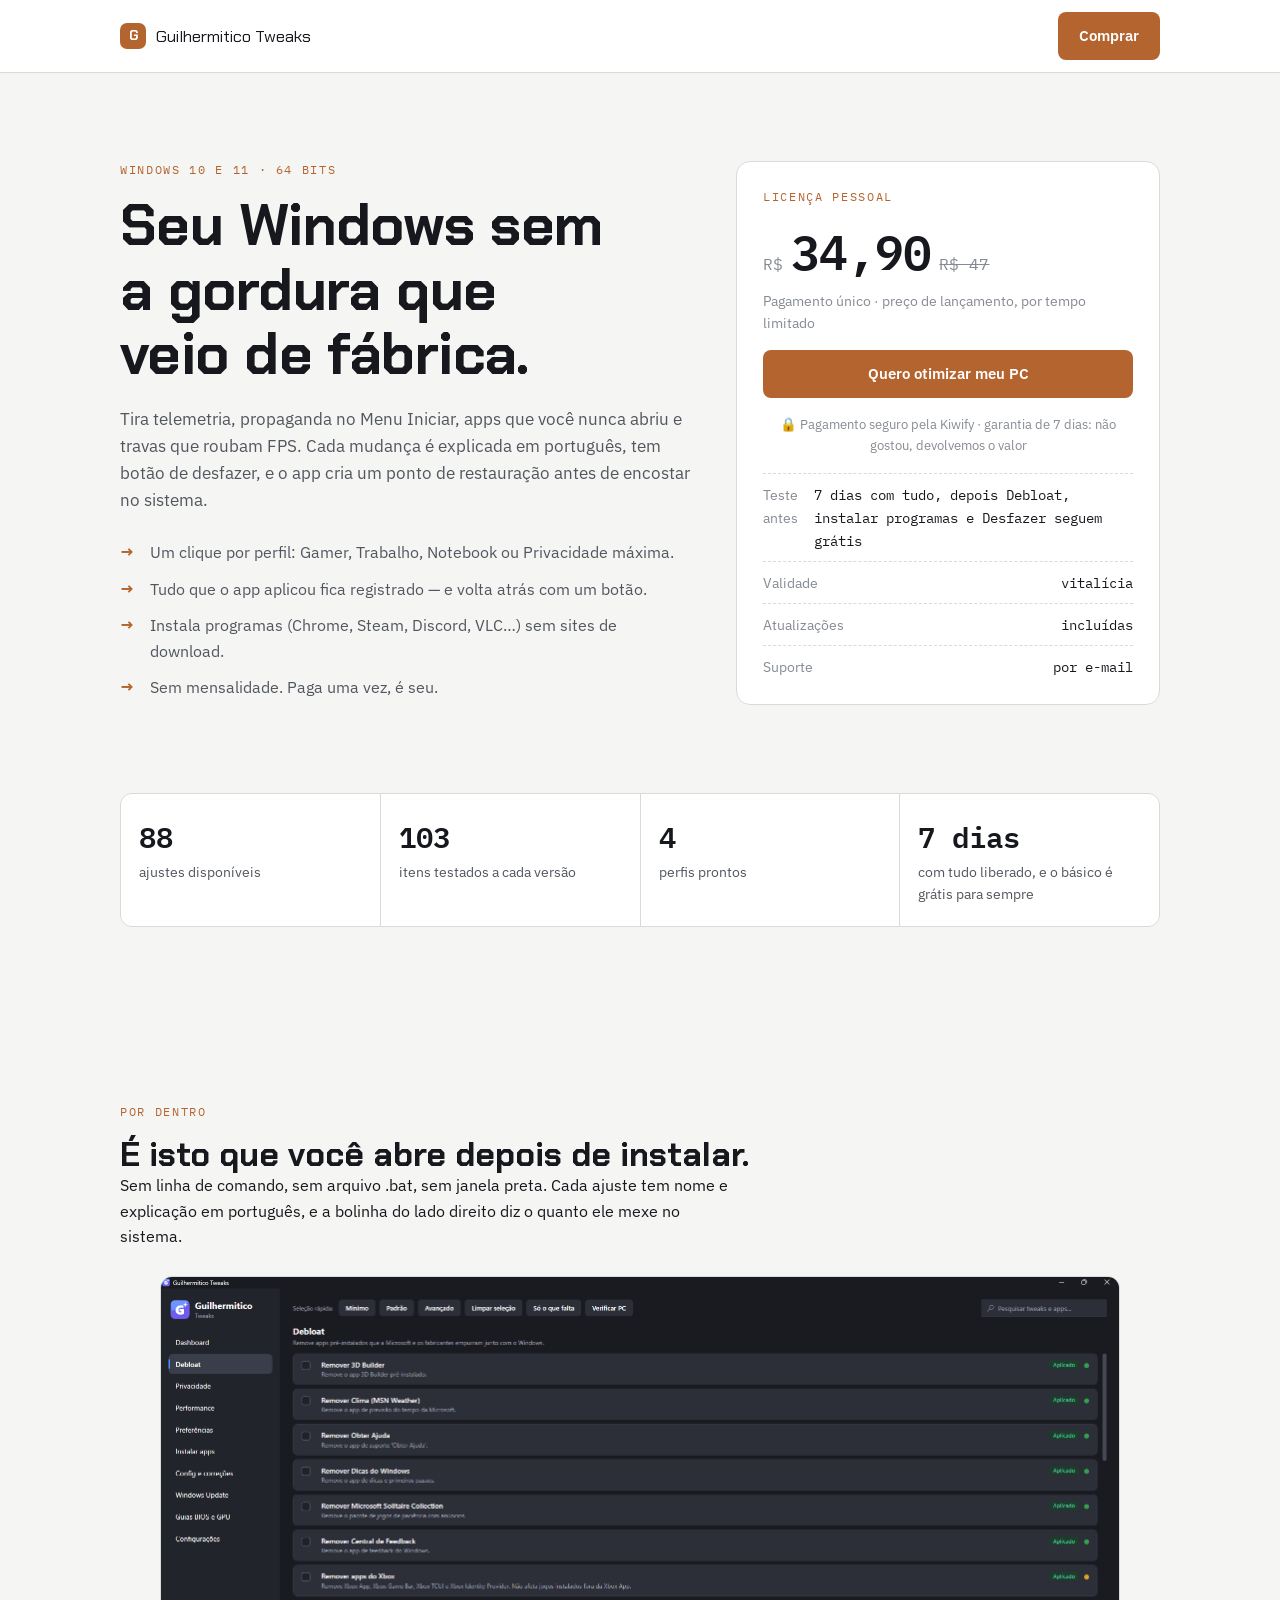
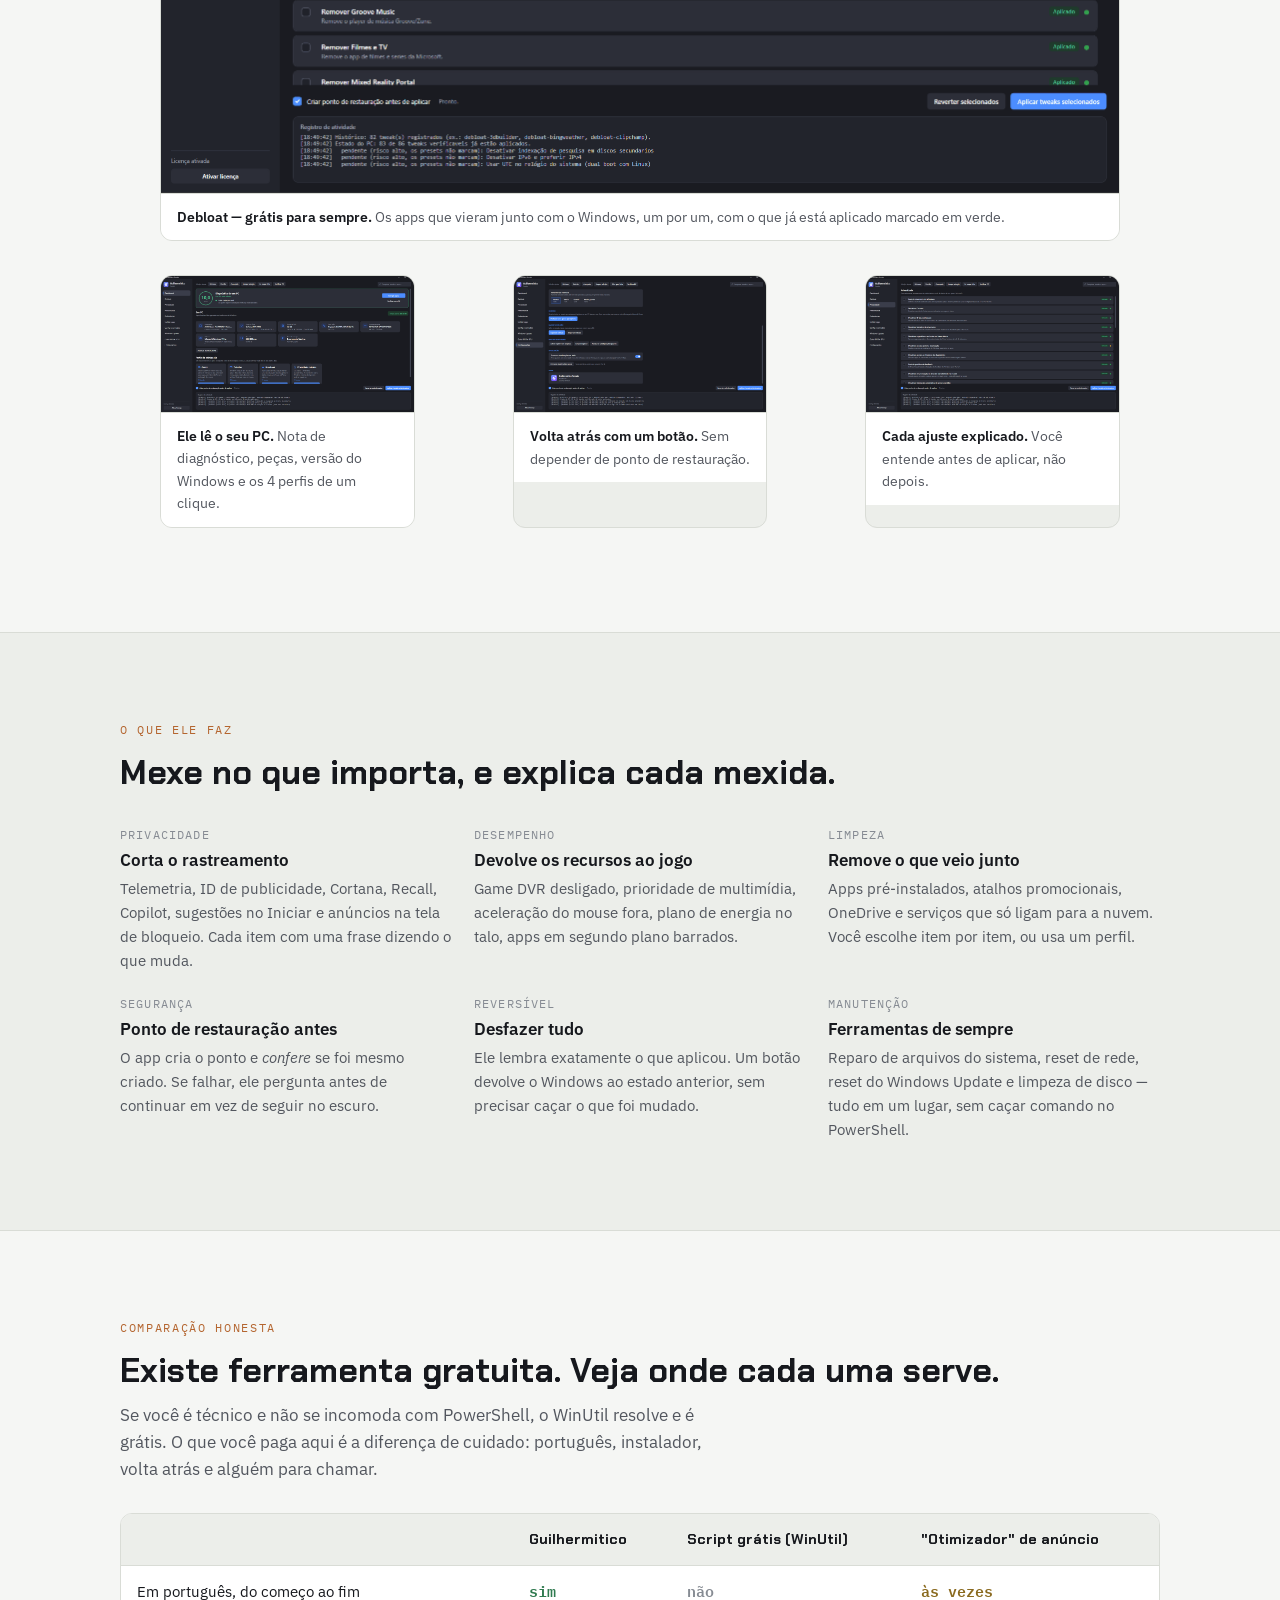
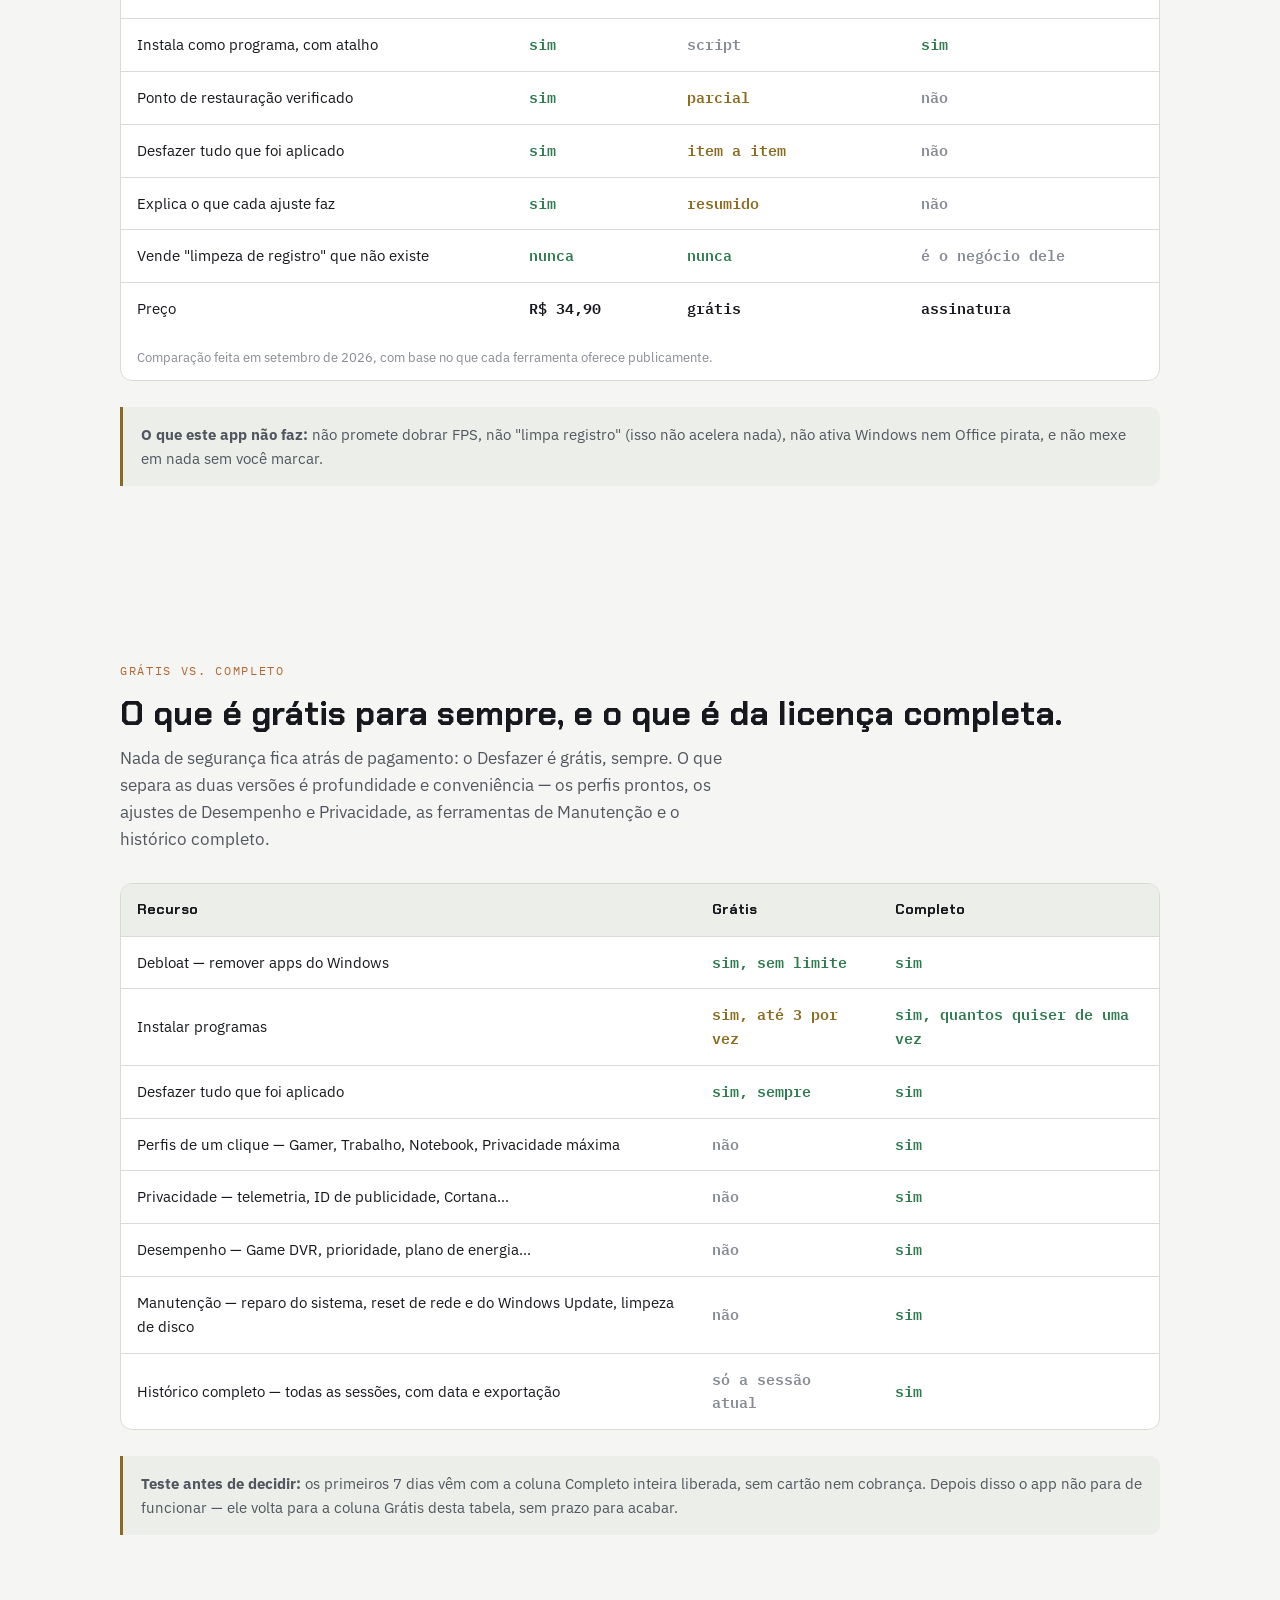
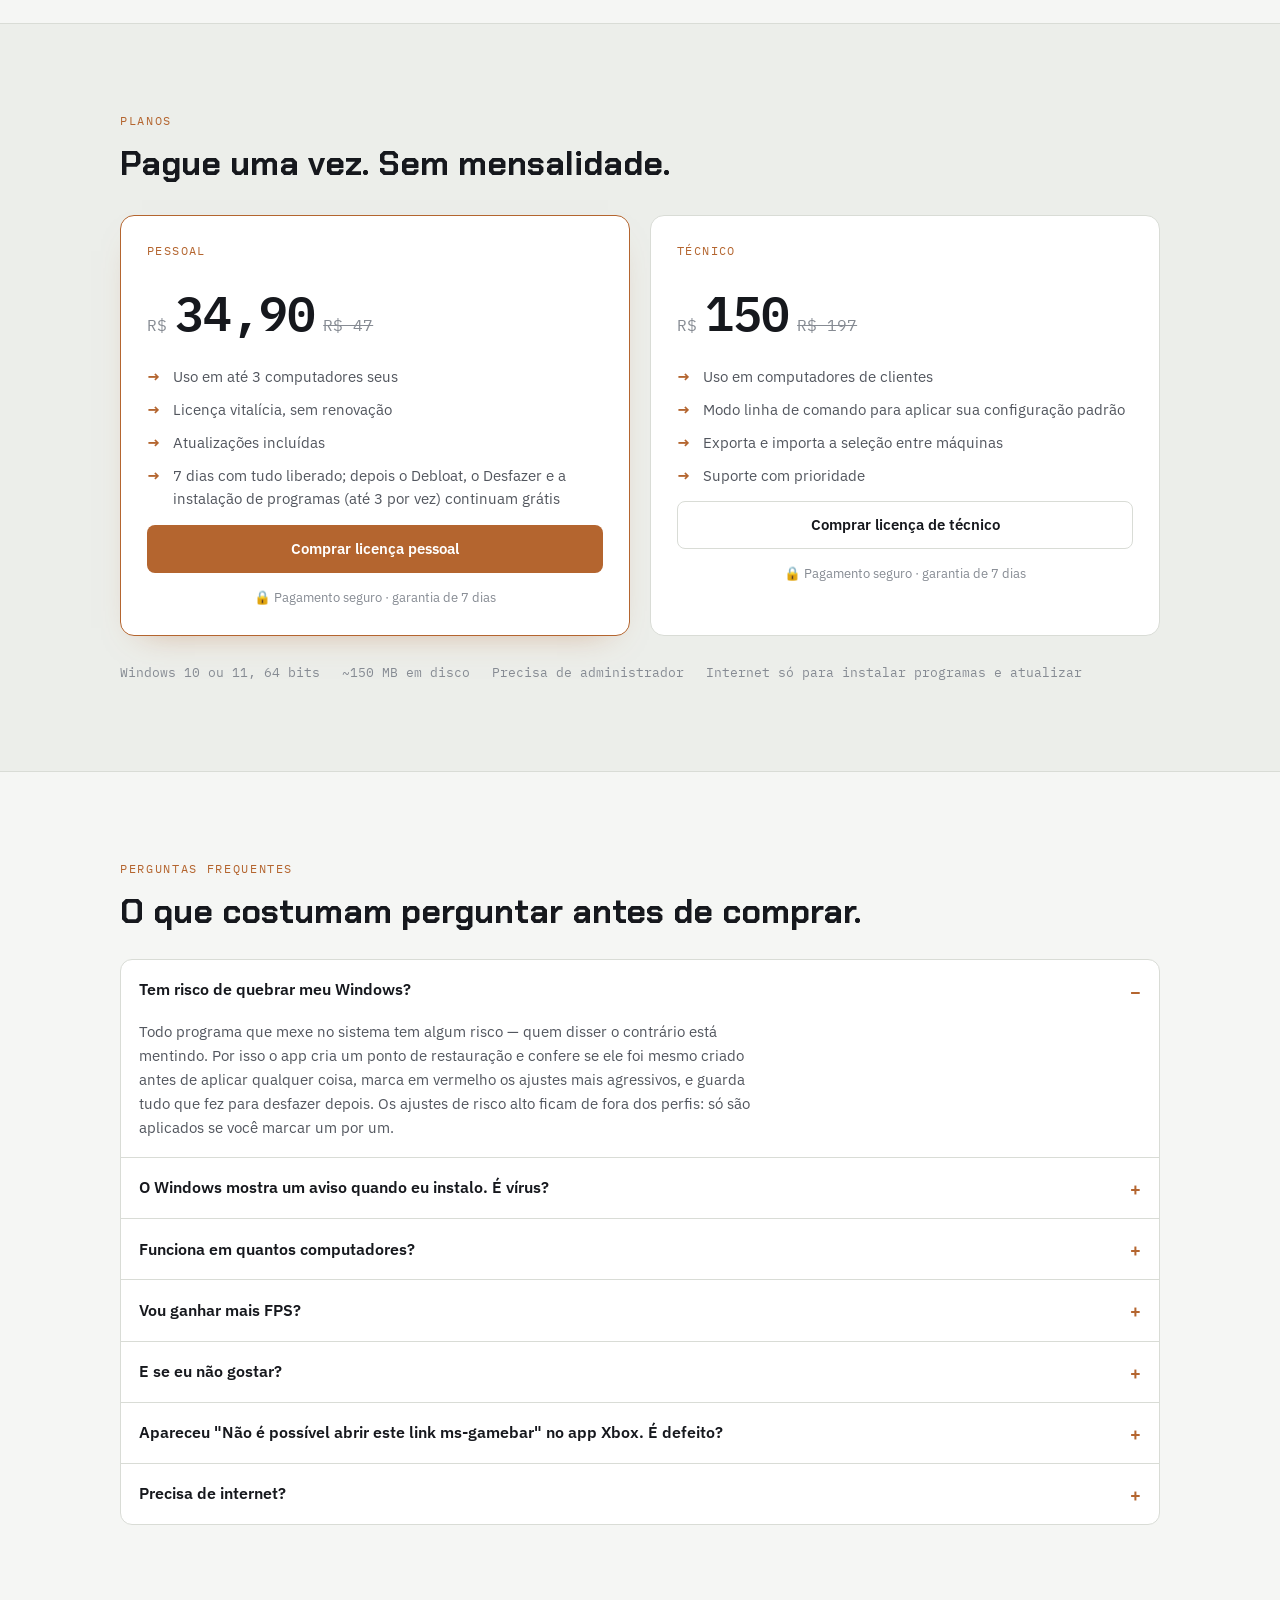
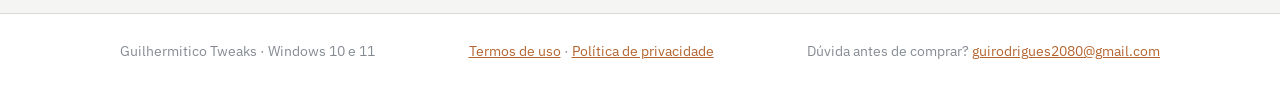
==== commit 1ecf5f98: "Licenca pessoal em ate 3 computadores: atualiza hash, FAQ, planos, termos e privacidade Texto da ati" ====
--- a/index.html
+++ b/index.html
@@ -424,7 +424,7 @@
         <span class="tag">Pessoal</span>
         <div class="price"><span class="cur">R$</span><span class="val">34,90</span><span class="old">R$ 47</span></div>
         <ul>
-          <li><span class="tick">→</span> <span>Uso no seu computador</span></li>
+          <li><span class="tick">→</span> <span>Uso em até 3 computadores seus</span></li>
           <li><span class="tick">→</span> <span>Licença vitalícia, sem renovação</span></li>
           <li><span class="tick">→</span> <span>Atualizações incluídas</span></li>
           <li><span class="tick">→</span> <span>7 dias com tudo liberado; depois o Debloat, o Desfazer e a instalação de programas (até 3 por vez) continuam grátis</span></li>
@@ -476,13 +476,14 @@
         <p>Para ter certeza de que o arquivo que você baixou é o original, abra o PowerShell na pasta
         do download e rode <code class="cmd">Get-FileHash GuilhermiticoTweaks-Setup.msi</code>. O
         resultado tem que ser exatamente este:</p>
-        <p><code class="hash">4068d726e752d8b18a35803bc68078f1f52b417f5c9d37d8941614dc019ad89d</code></p>
+        <p><code class="hash">932a227d2bfce3c8aa1778b42f30e414e03c933bee7b3e87b8440e4211799d2b</code></p>
       </details>
       <details>
         <summary>Funciona em quantos computadores?</summary>
-        <p>A licença pessoal é para o seu computador. Se formatar, dá para ativar de novo com a mesma
-        chave — ela não "queima". Se você conserta PCs de outras pessoas, a licença certa é a de
-        técnico.</p>
+        <p>A licença pessoal vale para até <strong>3 computadores seus</strong>. Se formatar, dá para
+        ativar de novo com a mesma chave — ela não "queima". Se precisar trocar de computador e a
+        ativação for recusada por já ter 3, é só escrever e eu libero uma vaga. Se você conserta PCs
+        de outras pessoas, a licença certa é a de técnico, sem limite de máquinas.</p>
       </details>
       <details>
         <summary>Vou ganhar mais FPS?</summary>
@@ -507,8 +508,10 @@
       </details>
       <details>
         <summary>Precisa de internet?</summary>
-        <p>Não para os ajustes: eles rodam offline. A internet só é usada para instalar programas pela
-        aba de apps e para buscar atualização do próprio Guilhermitico.</p>
+        <p>Não para os ajustes: eles rodam offline. A internet é usada para instalar programas pela
+        aba de apps, para buscar atualização do próprio Guilhermitico e uma única vez, na hora de
+        colar a chave, para conferir quantos computadores já a usam (o app envia só a chave e um
+        código anônimo do PC). Depois disso, tudo funciona offline.</p>
       </details>
     </div>
   </div>
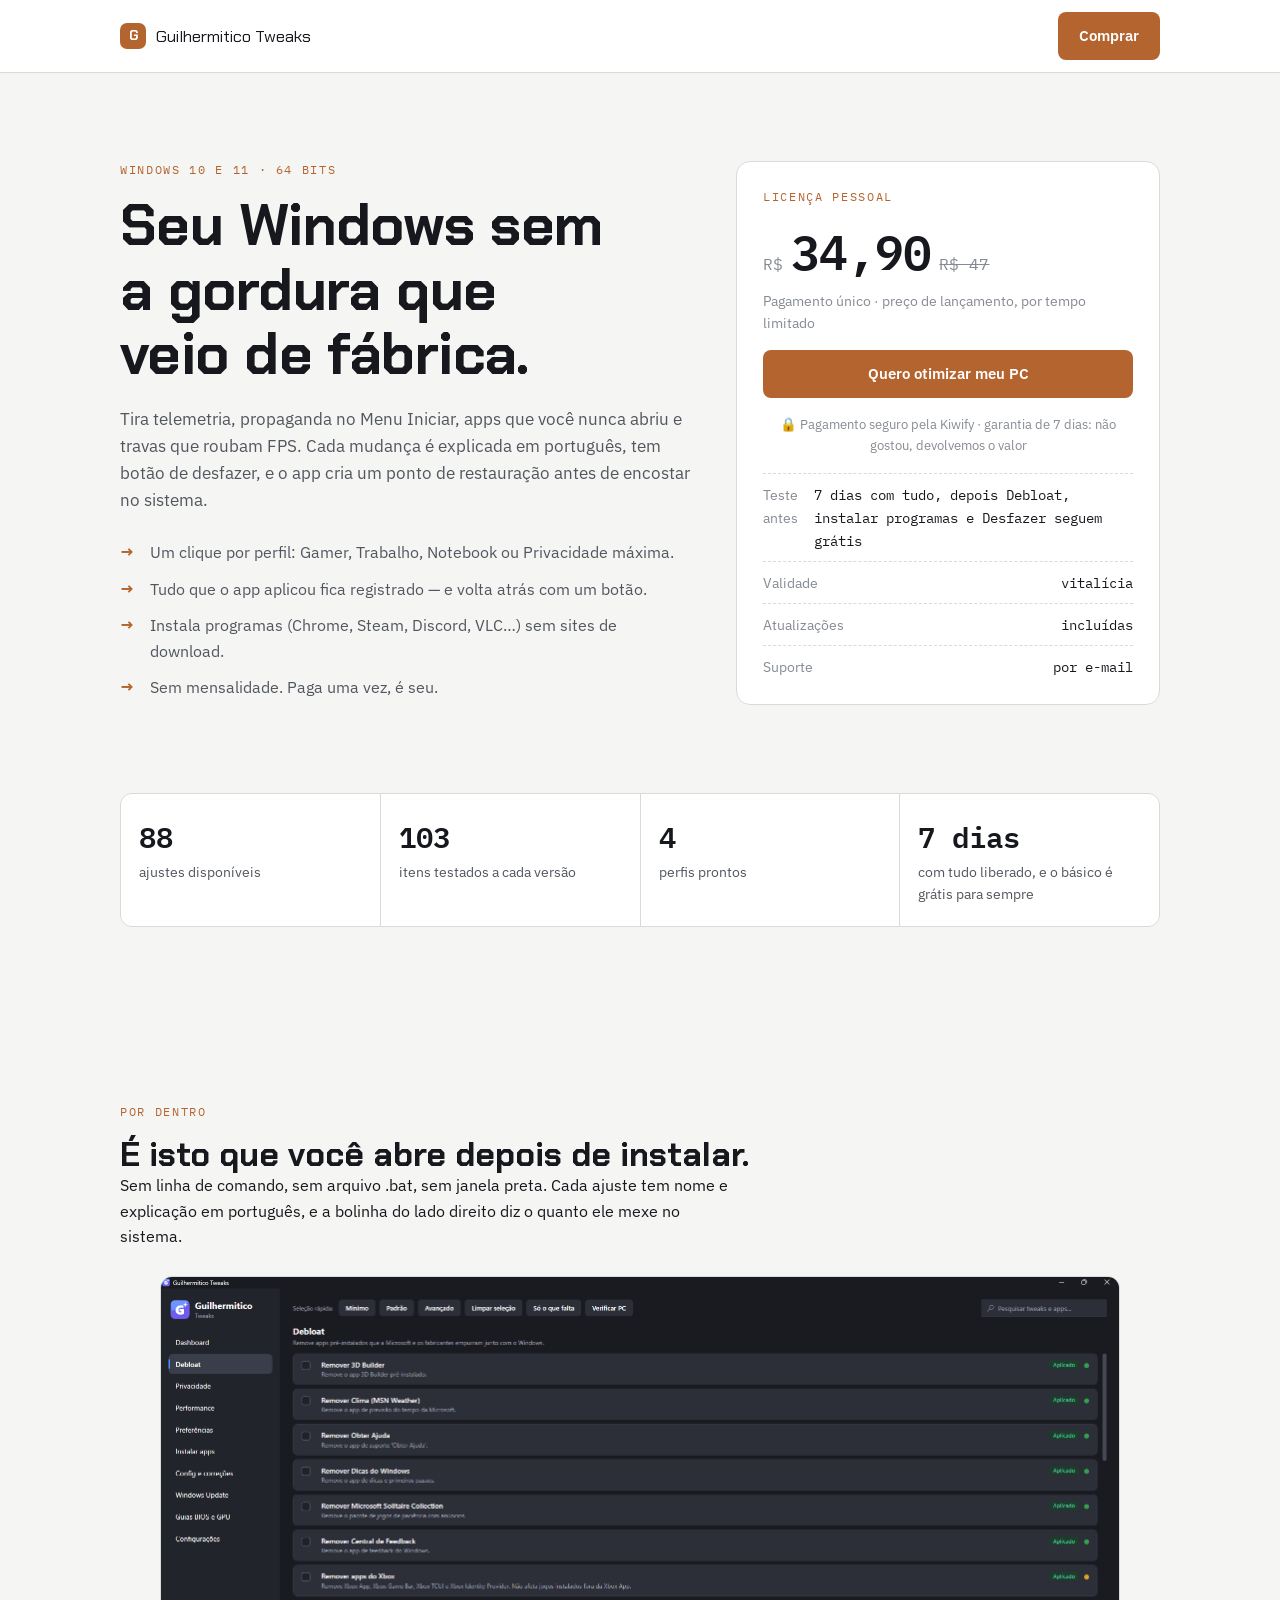
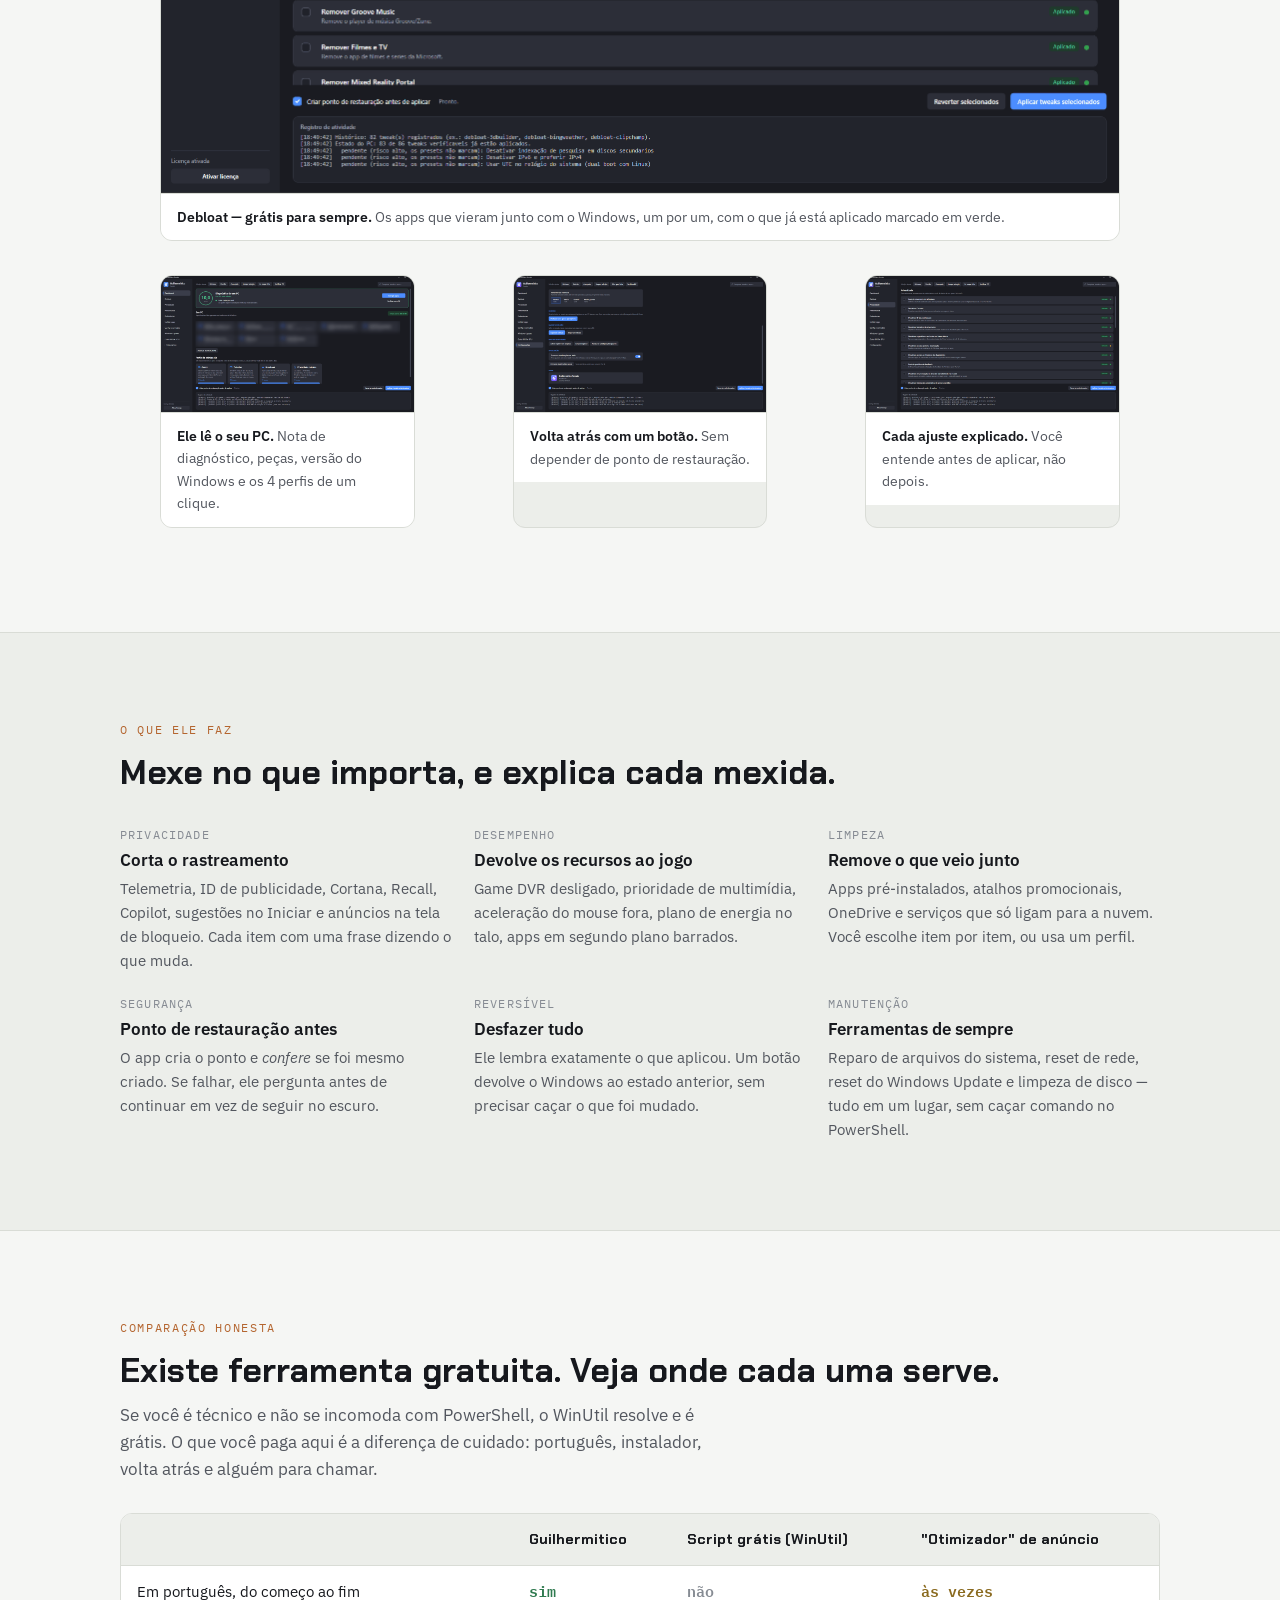
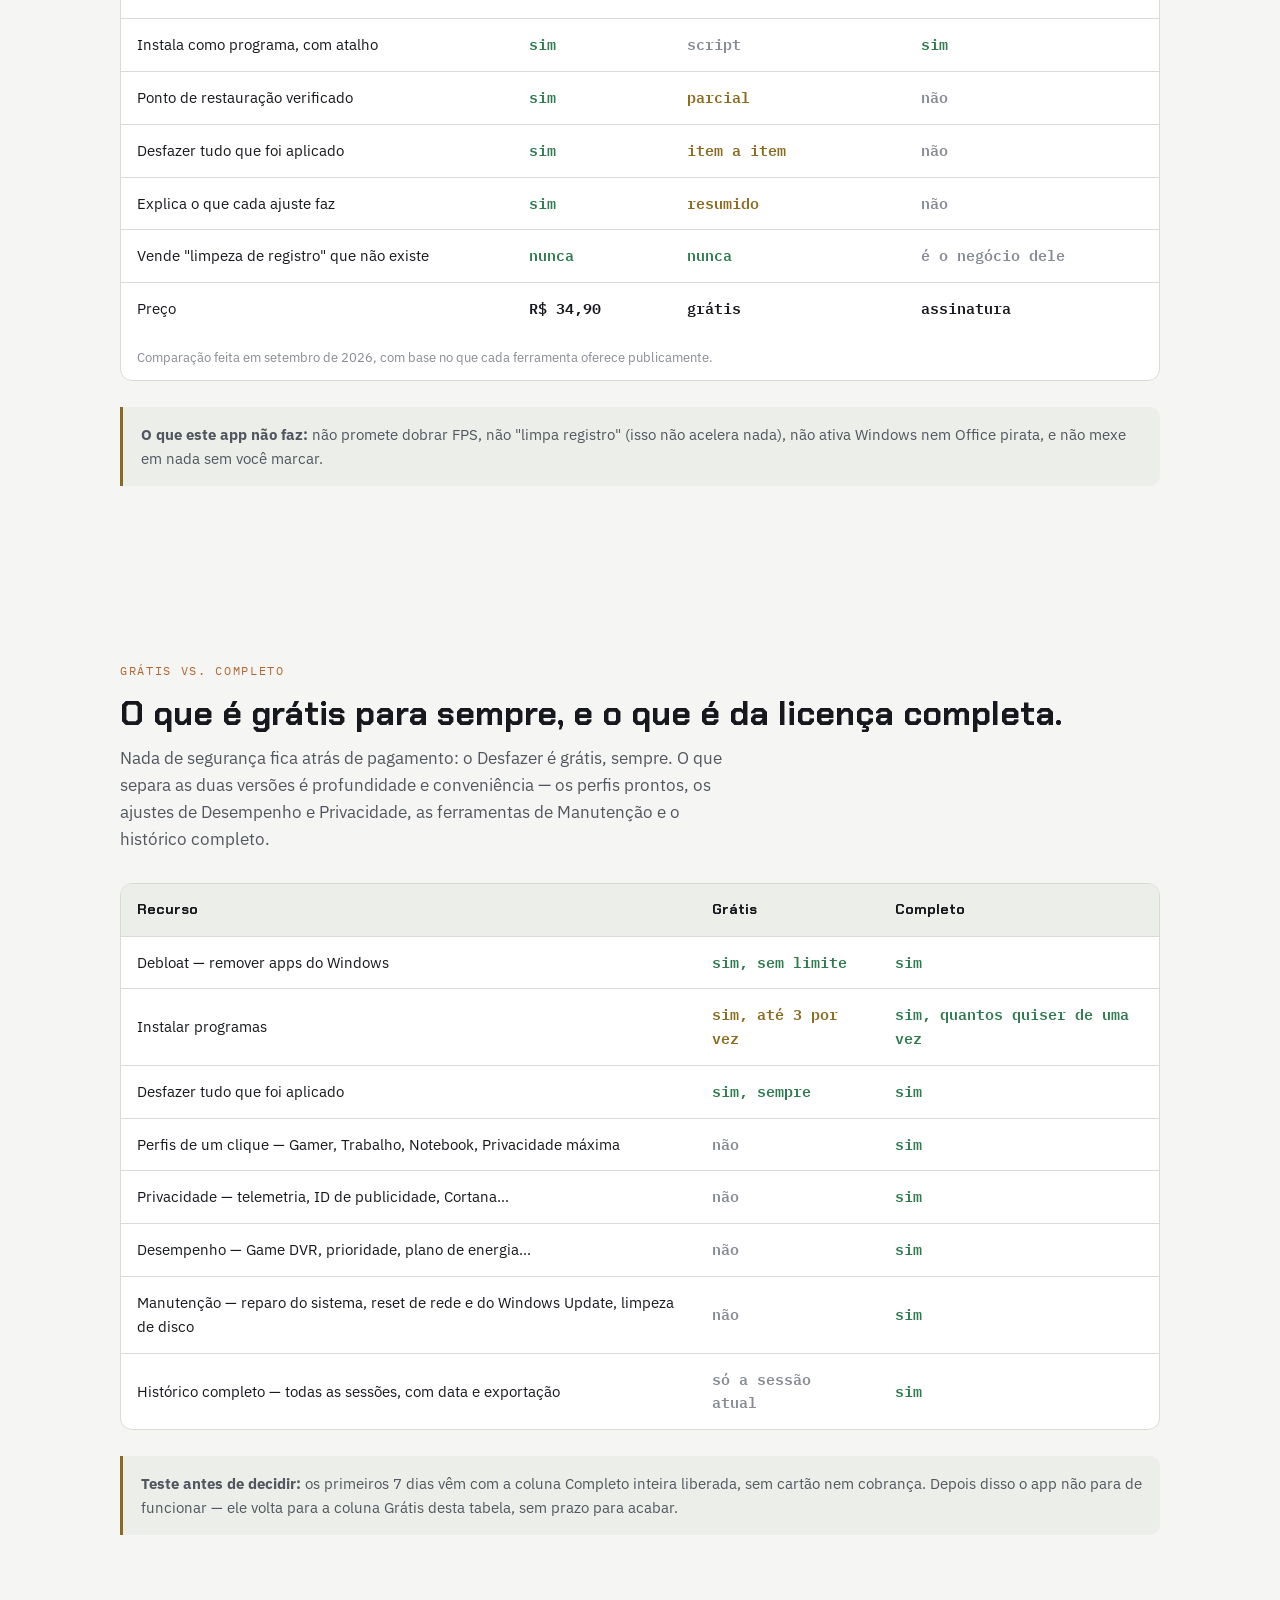
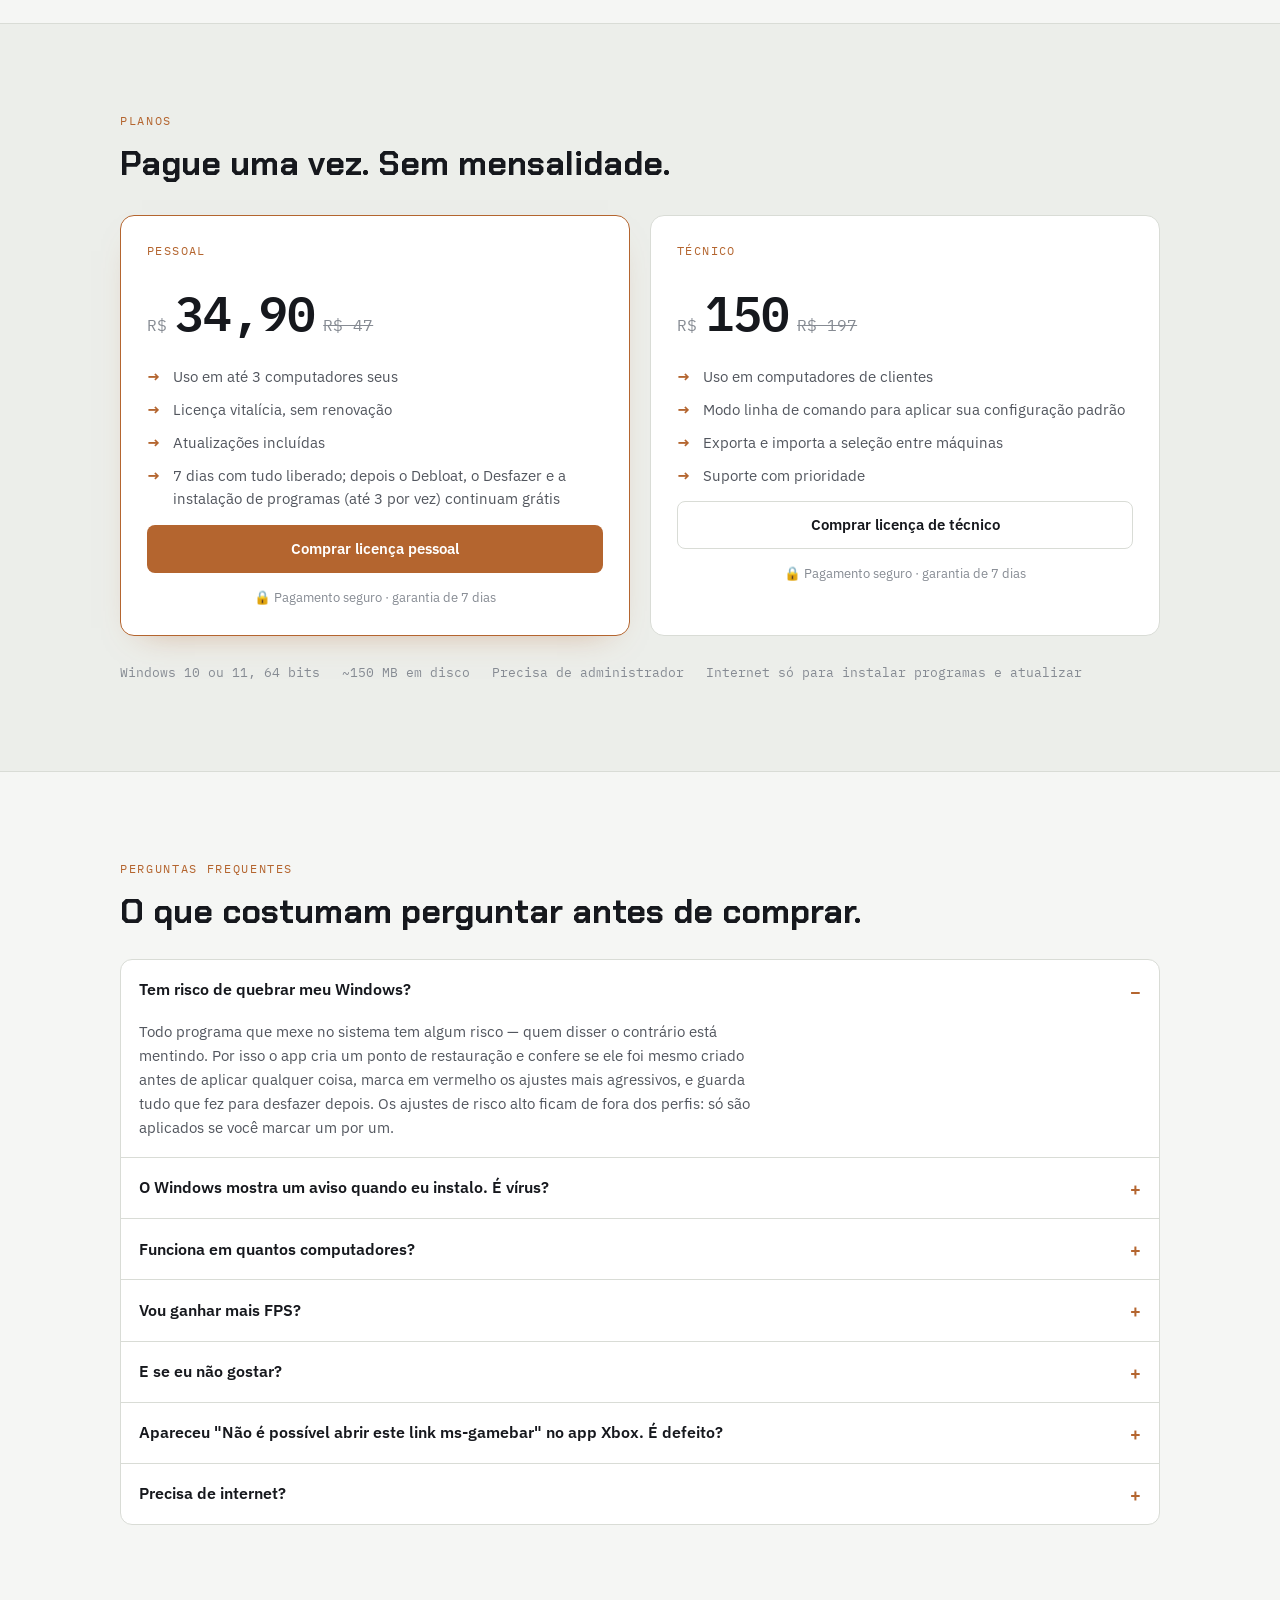
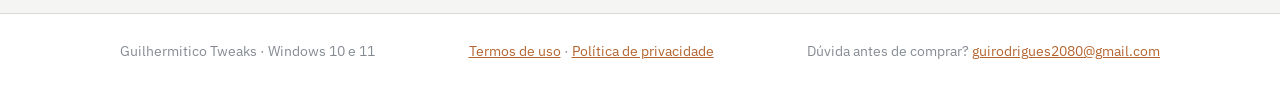
==== commit a488295c: "Adiciona favicon, imagem de previa e metadados; desfoca specs do dashboard Co-Authored-By: Claude So" ====
--- a/index.html
+++ b/index.html
@@ -3,12 +3,19 @@
 <head>
 <meta charset="utf-8">
 <meta name="viewport" content="width=device-width, initial-scale=1, viewport-fit=cover">
-<meta name="description" content="Otimizador para Windows 10 e 11: remove telemetria, propaganda e apps inuteis, com ponto de restauracao antes e botao de desfazer. Em portugues, licenca vitalicia.">
+<meta name="description" content="Otimizador para Windows 10 e 11: remove telemetria, propaganda e apps inúteis, com ponto de restauração antes e botão de desfazer. Em português, licença vitalícia.">
 <meta property="og:title" content="Guilhermitico Tweaks">
-<meta property="og:description" content="Seu Windows sem a gordura que veio de fabrica. 88 ajustes explicados em portugues, com ponto de restauracao e desfazer.">
+<meta property="og:description" content="Seu Windows sem a gordura que veio de fábrica. 88 ajustes explicados em português, com ponto de restauração e desfazer.">
 <meta property="og:type" content="website">
+<meta property="og:url" content="https://guirodriguesxz.github.io/guilhermitico-tweaks/">
+<meta property="og:image" content="https://guirodriguesxz.github.io/guilhermitico-tweaks/og.jpg">
+<meta property="og:locale" content="pt_BR">
+<meta name="twitter:card" content="summary_large_image">
+<link rel="canonical" href="https://guirodriguesxz.github.io/guilhermitico-tweaks/">
+<link rel="icon" type="image/png" href="favicon.png">
+<link rel="apple-touch-icon" href="apple-touch-icon.png">
 <meta name="theme-color" content="#16181D">
-<title>Guilhermitico Tweaks</title>
+<title>Guilhermitico Tweaks — otimizador e debloat para Windows 10 e 11</title>
 <link rel="stylesheet" href="https://fonts.googleapis.com/css2?family=Chakra+Petch:wght@600;700&family=IBM+Plex+Mono:wght@400;600&family=IBM+Plex+Sans:wght@400;500;600&display=swap">
 <style>
   :root {
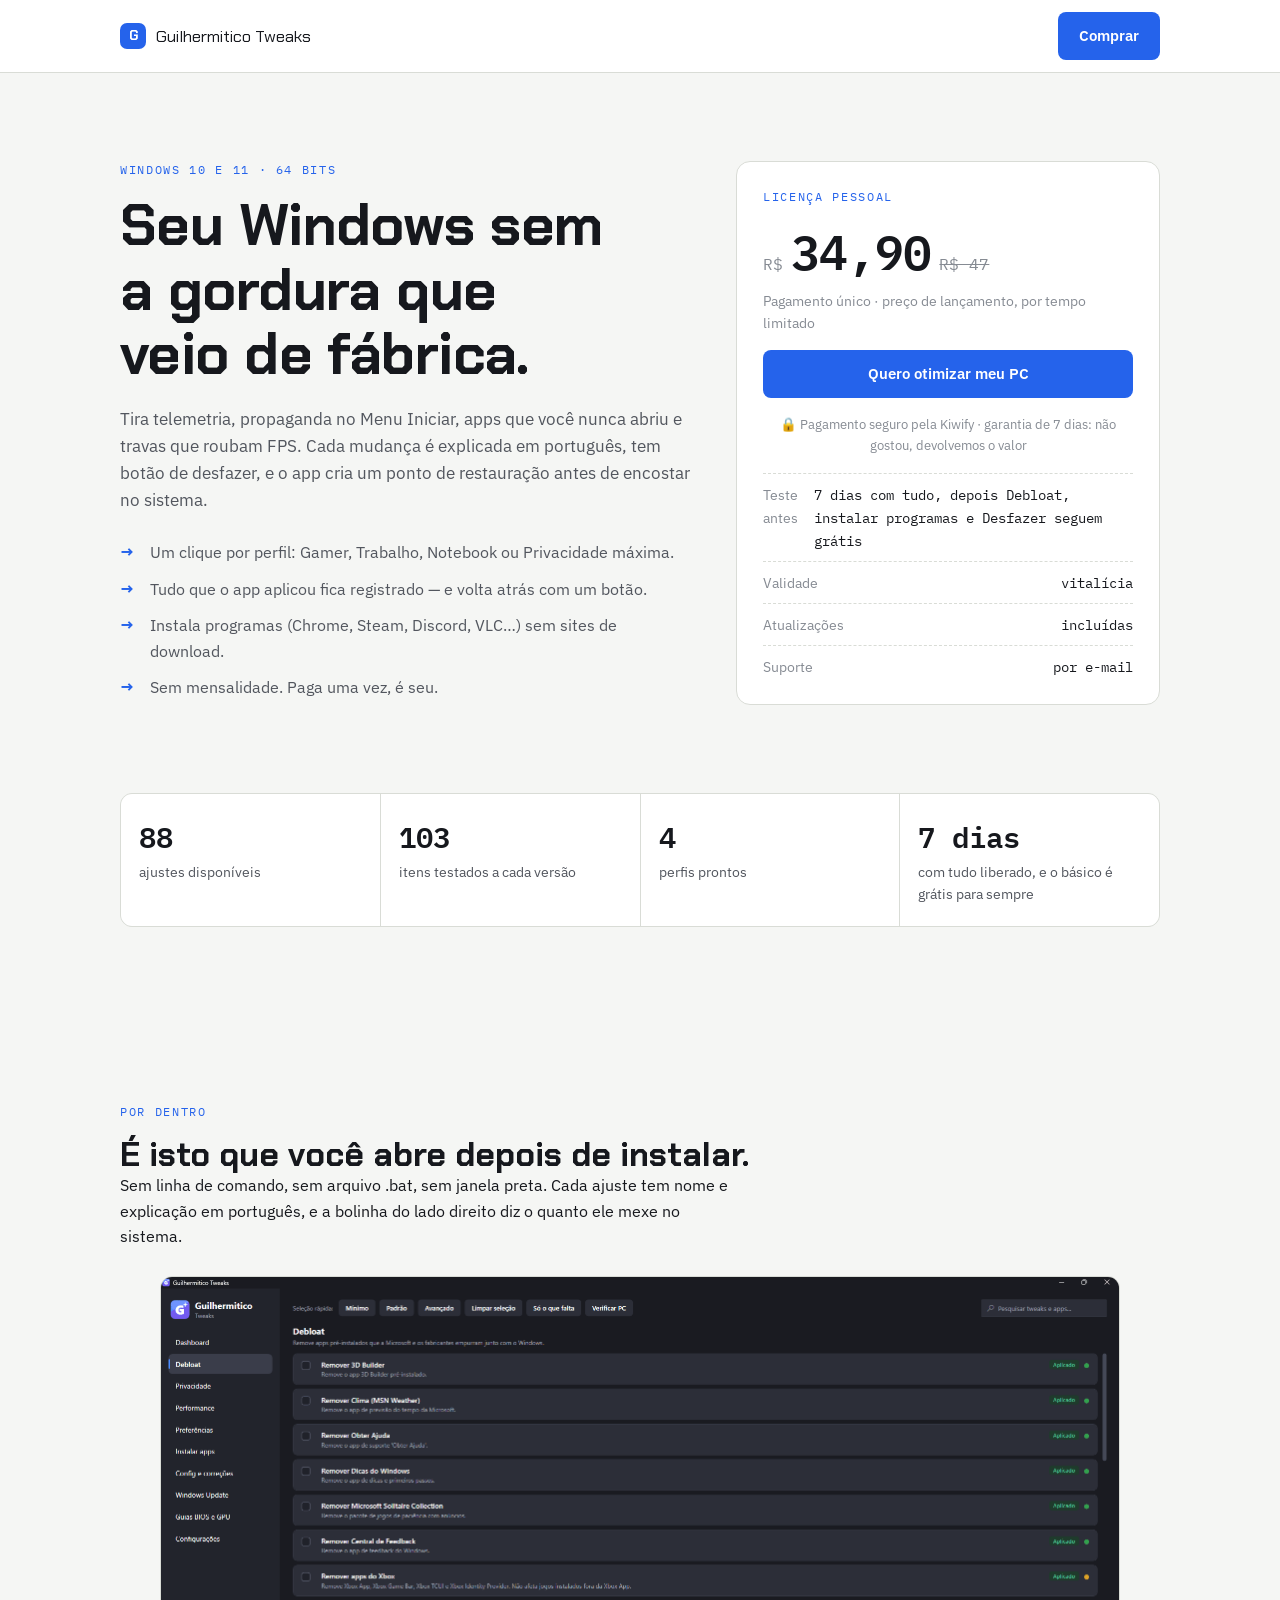
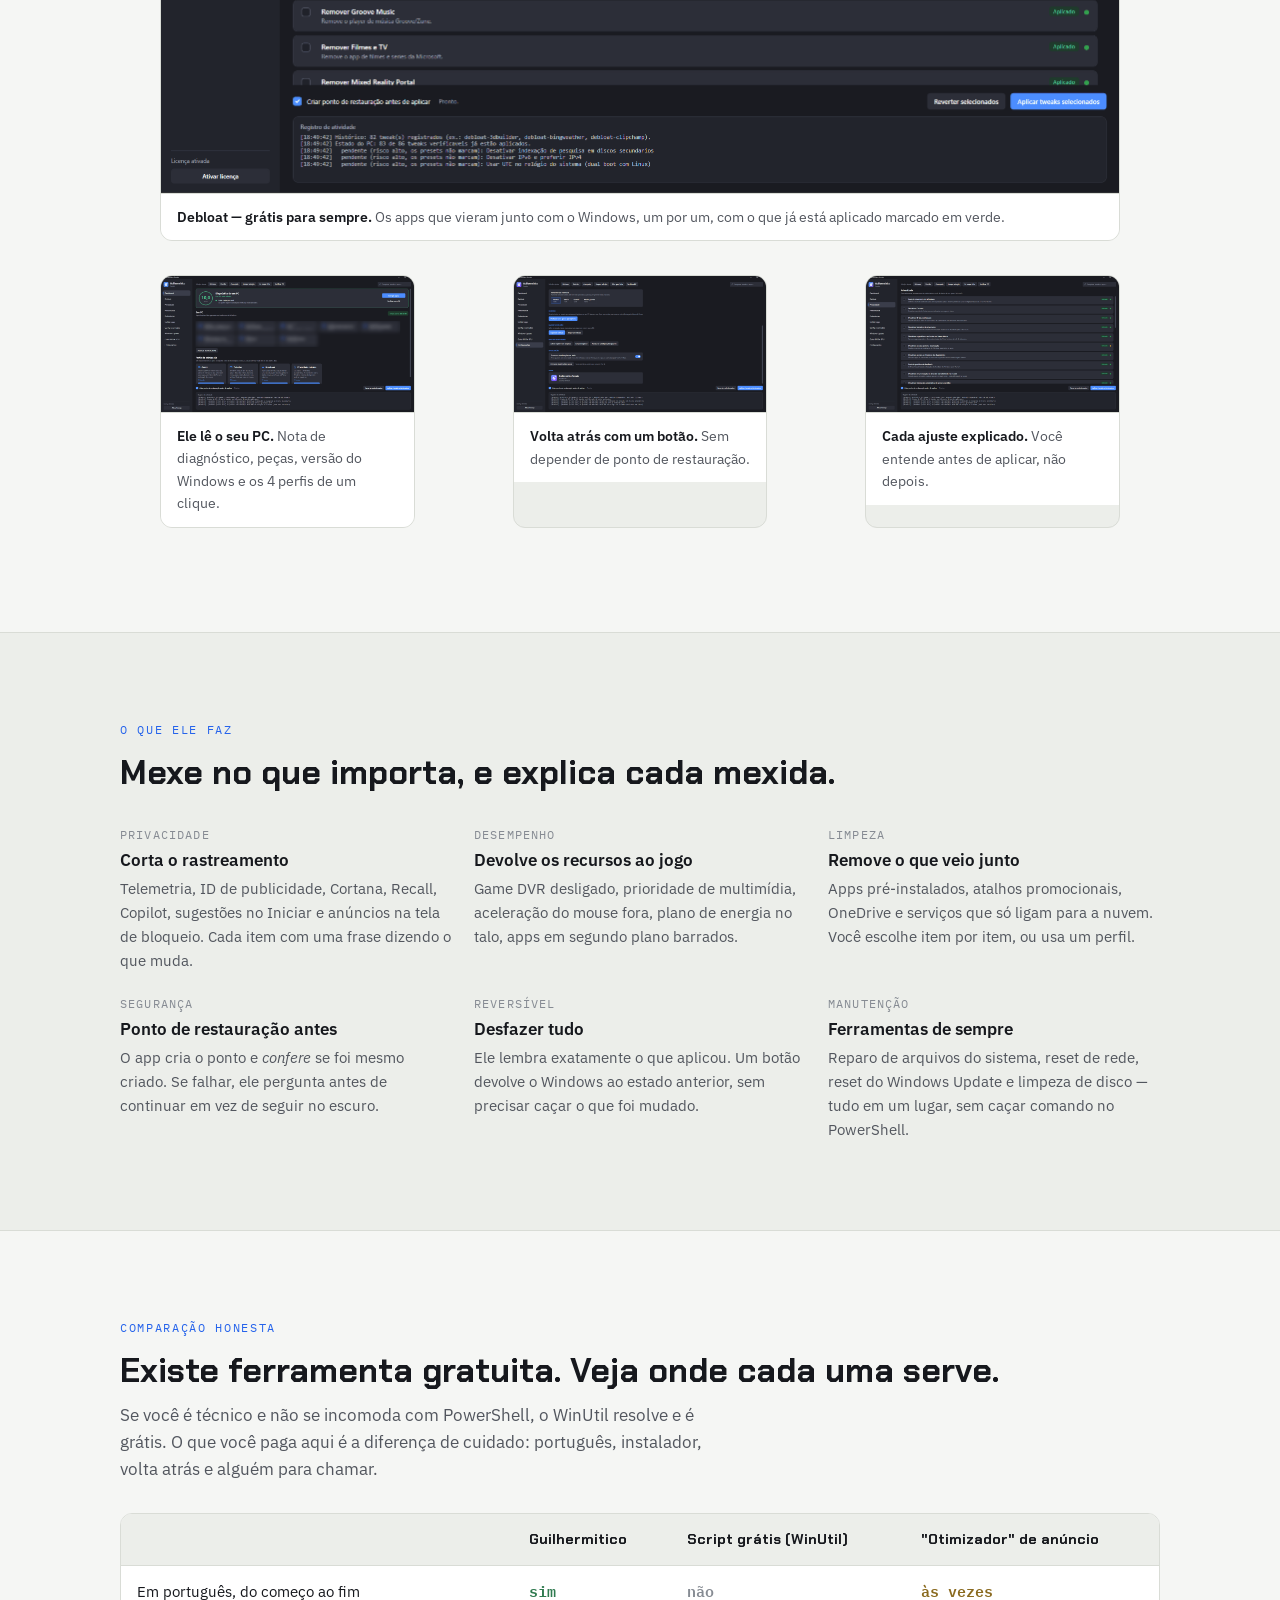
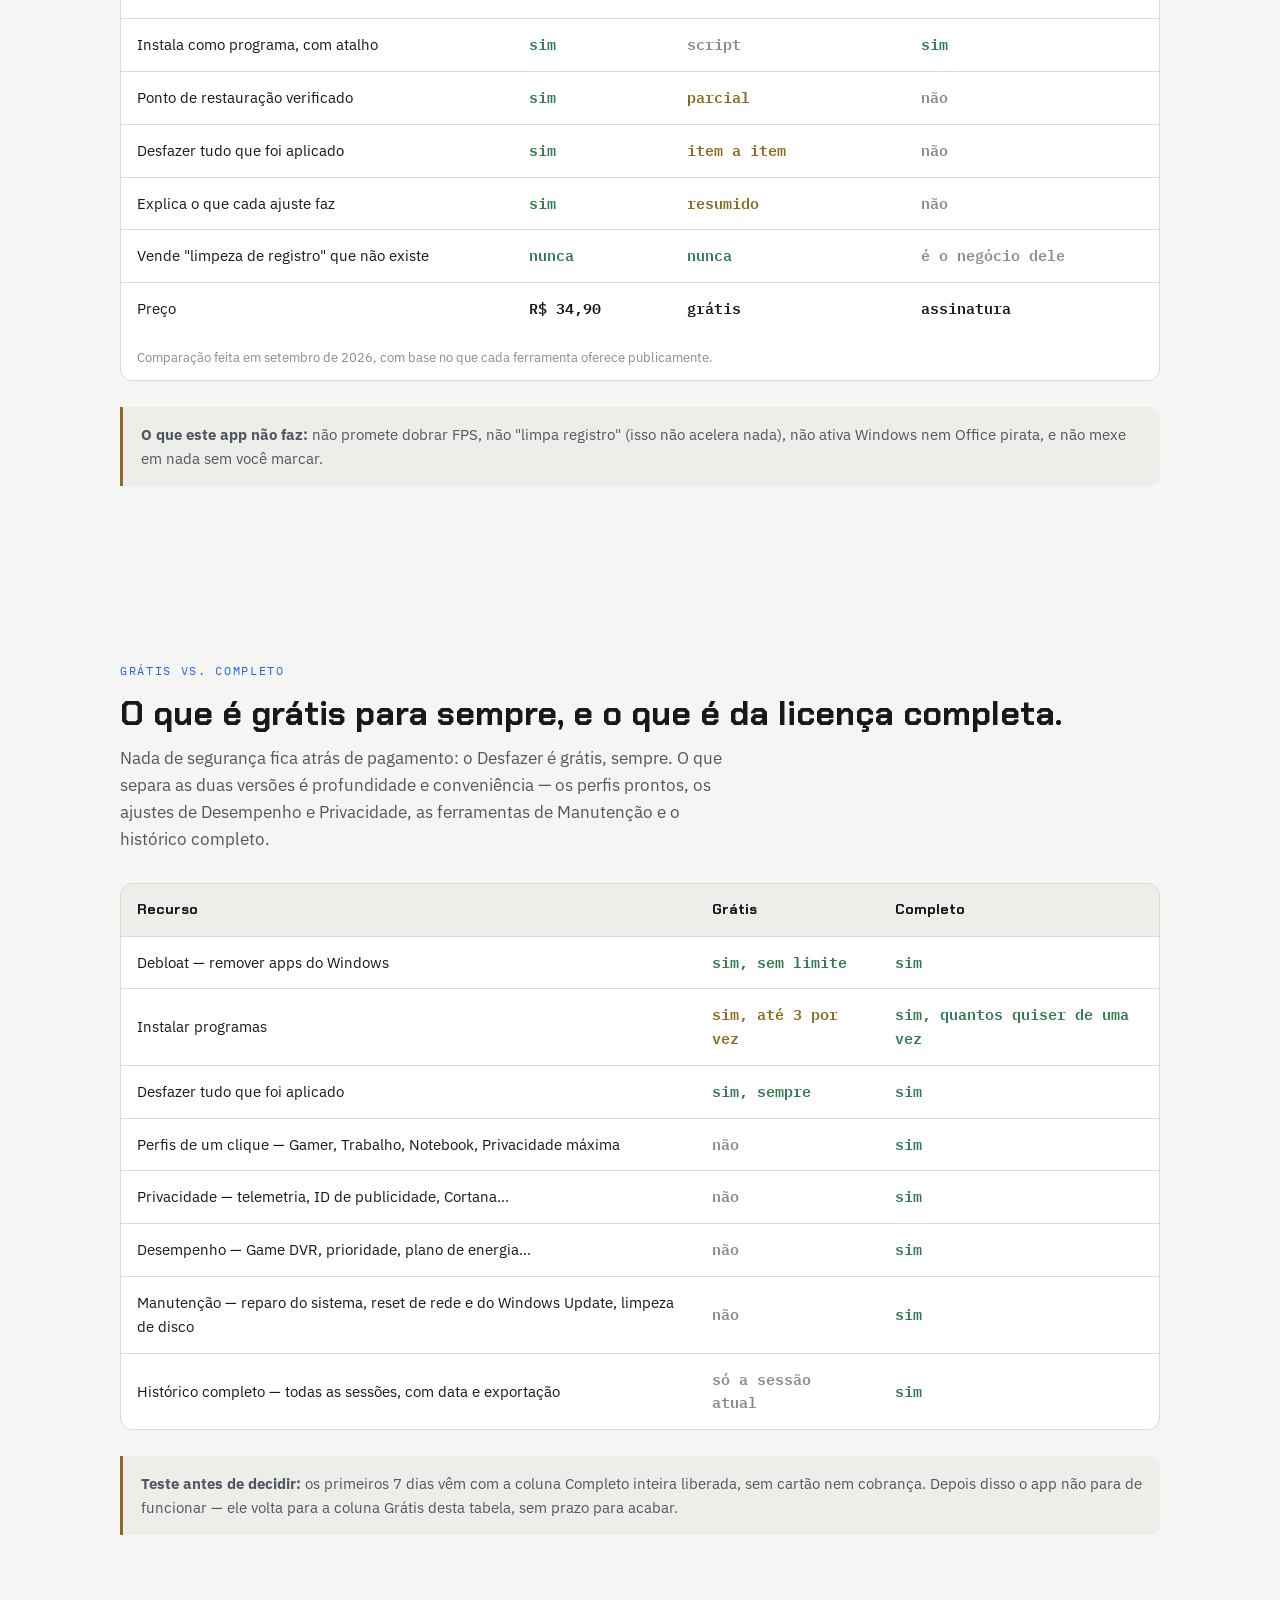
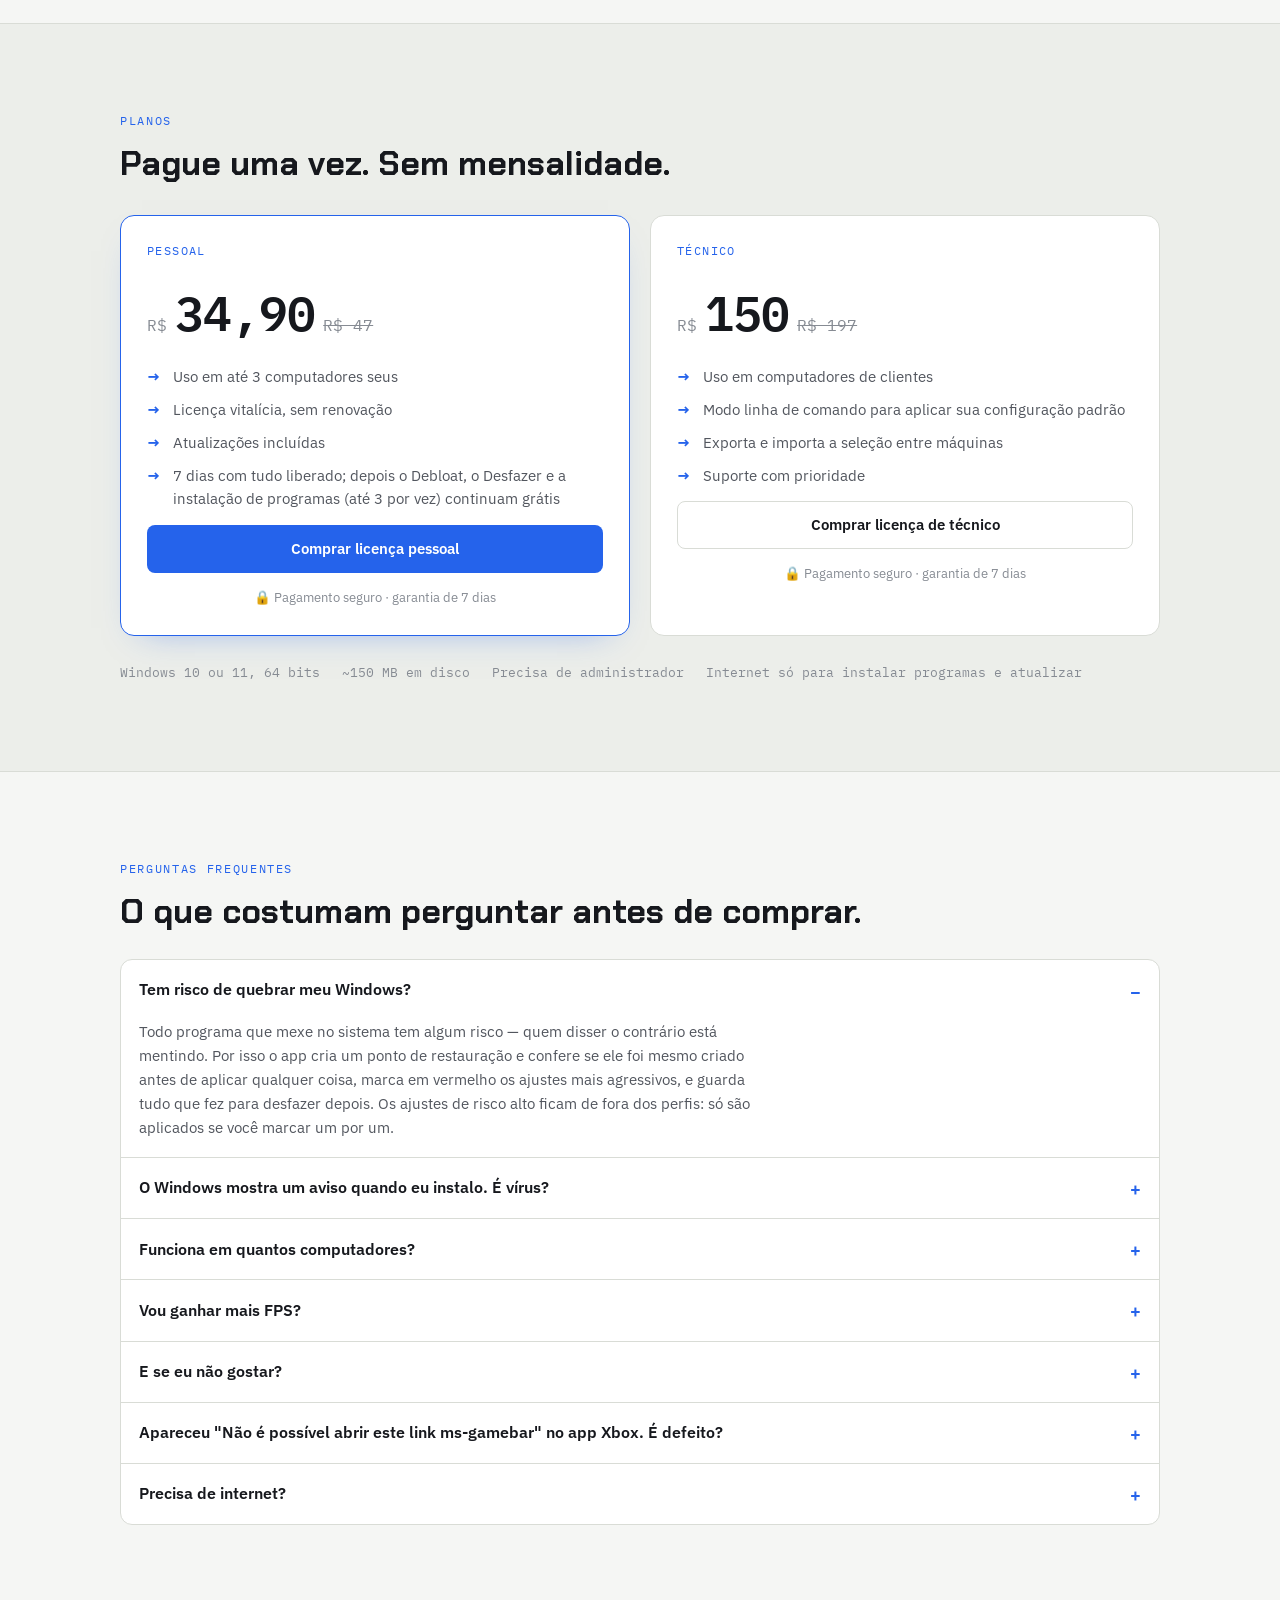
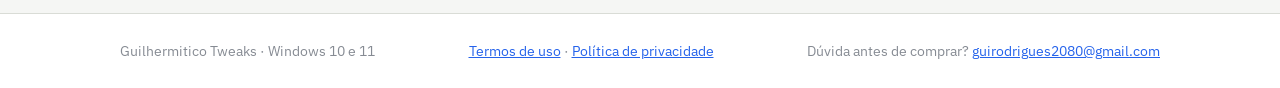
==== commit 8b10a3f8: "Troca o laranja pelo azul da marca do app Co-Authored-By: Claude Sonnet 5.5 <noreply@anthropic.com>" ====
--- a/index.html
+++ b/index.html
@@ -26,8 +26,8 @@
     --ink-soft: #52565E;
     --ink-faint: #868B93;
     --line: #D9DCD6;
-    --copper: #B4652F;
-    --copper-soft: #F0E2D7;
+    --copper: #2563EB;
+    --copper-soft: #DCE7FB;
     --signal: #2F7A4F;
     --warn: #8A6A1F;
     --display: "Chakra Petch", "Segoe UI Semibold", system-ui, sans-serif;
@@ -43,8 +43,8 @@
       --ink-soft: #A7ACB4;
       --ink-faint: #767C85;
       --line: #2A2E36;
-      --copper: #E08B4C;
-      --copper-soft: #2C2119;
+      --copper: #5B93FF;
+      --copper-soft: #172238;
       --signal: #5FB183;
       --warn: #D2AC5A;
     }
@@ -57,8 +57,8 @@
     --ink-soft: #A7ACB4;
     --ink-faint: #767C85;
     --line: #2A2E36;
-    --copper: #E08B4C;
-    --copper-soft: #2C2119;
+    --copper: #5B93FF;
+    --copper-soft: #172238;
     --signal: #5FB183;
     --warn: #D2AC5A;
   }
@@ -156,7 +156,7 @@
   /* ---------- planos ---------- */
   .plans { display: grid; grid-template-columns: 1fr 1fr; gap: 20px; margin-top: 32px; }
   .plan { background: var(--surface); border: 1px solid var(--line); border-radius: 14px; padding: 26px; display: grid; gap: 14px; align-content: start; }
-  .plan.destaque { border-color: var(--copper); box-shadow: 0 14px 34px -22px rgba(180, 101, 47, .55); }
+  .plan.destaque { border-color: var(--copper); box-shadow: 0 14px 34px -22px rgba(37, 99, 235, .5); }
   .plan .tag { font-family: var(--mono); font-size: .72rem; letter-spacing: .12em; text-transform: uppercase; color: var(--copper); }
   .plan ul { list-style: none; padding: 0; margin: 0; display: grid; gap: 9px; font-size: .93rem; color: var(--ink-soft); }
   .plan li { display: grid; grid-template-columns: 16px 1fr; gap: 10px; }
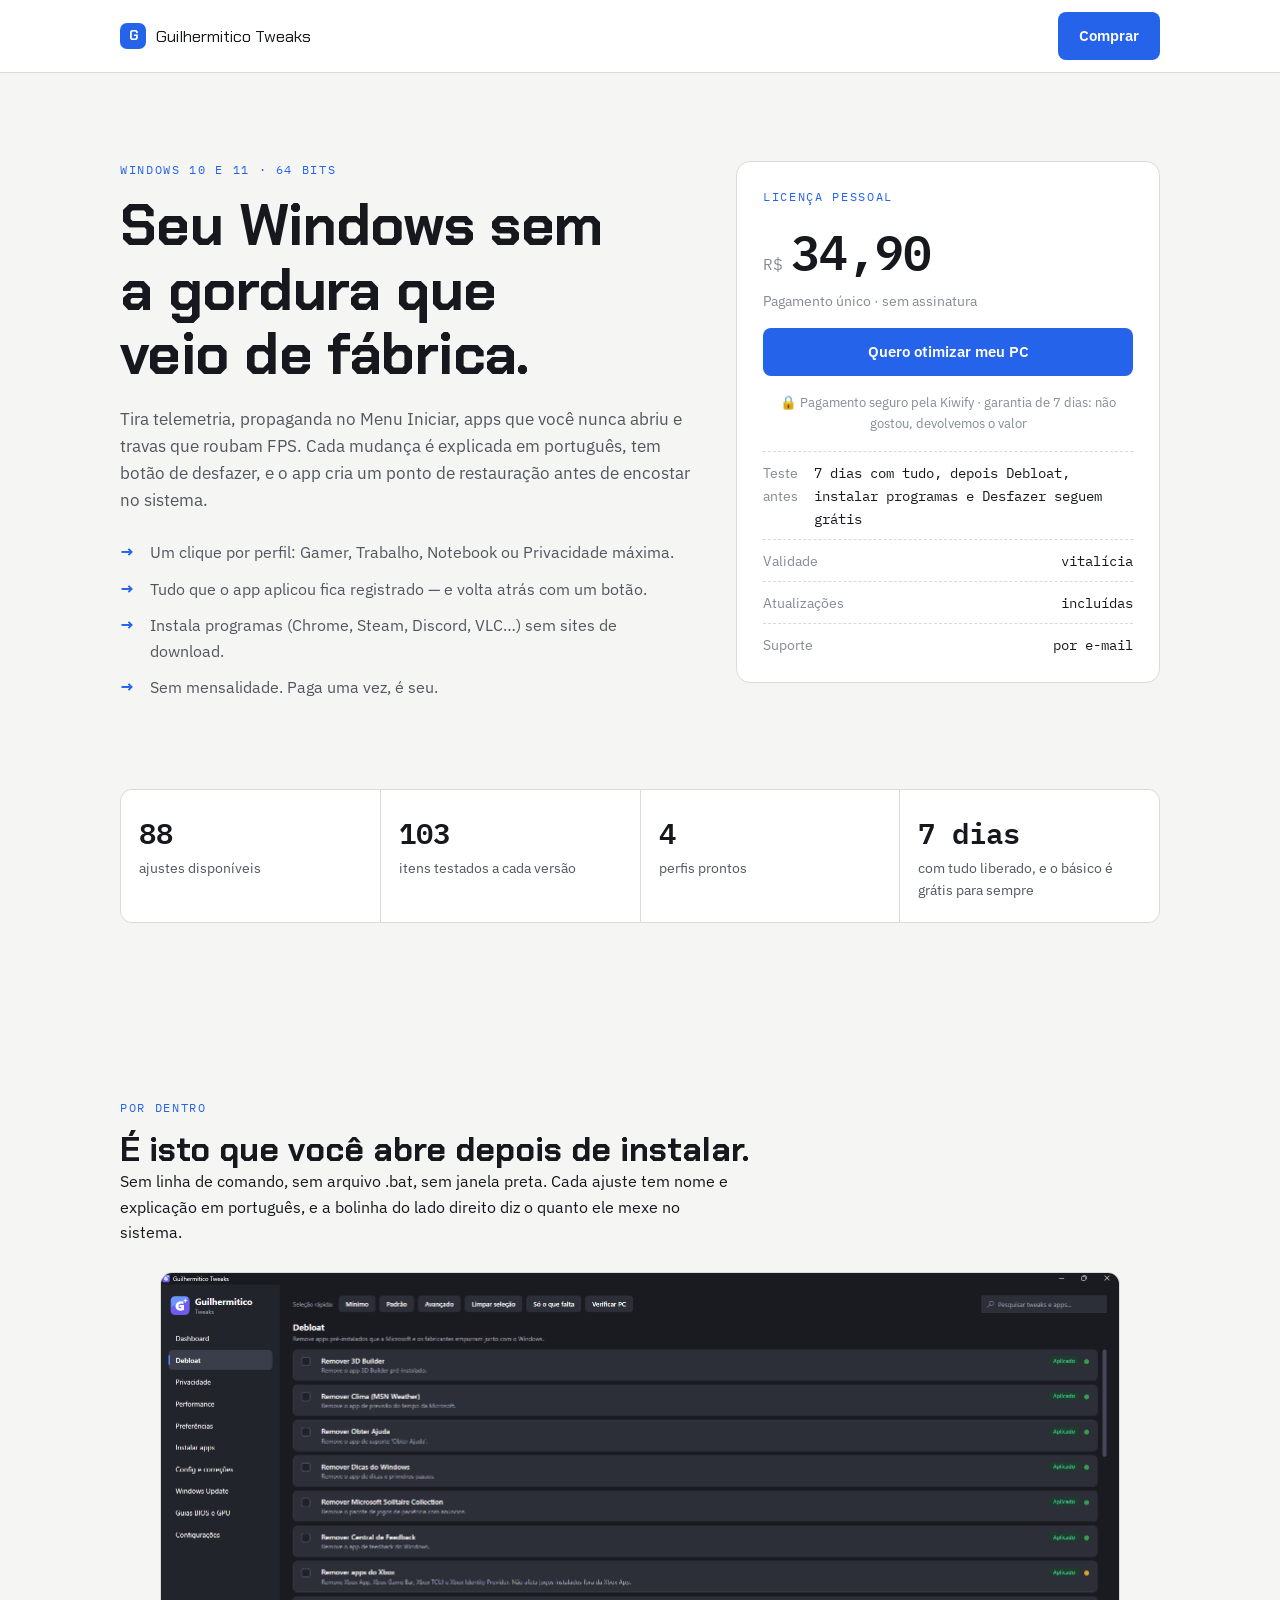
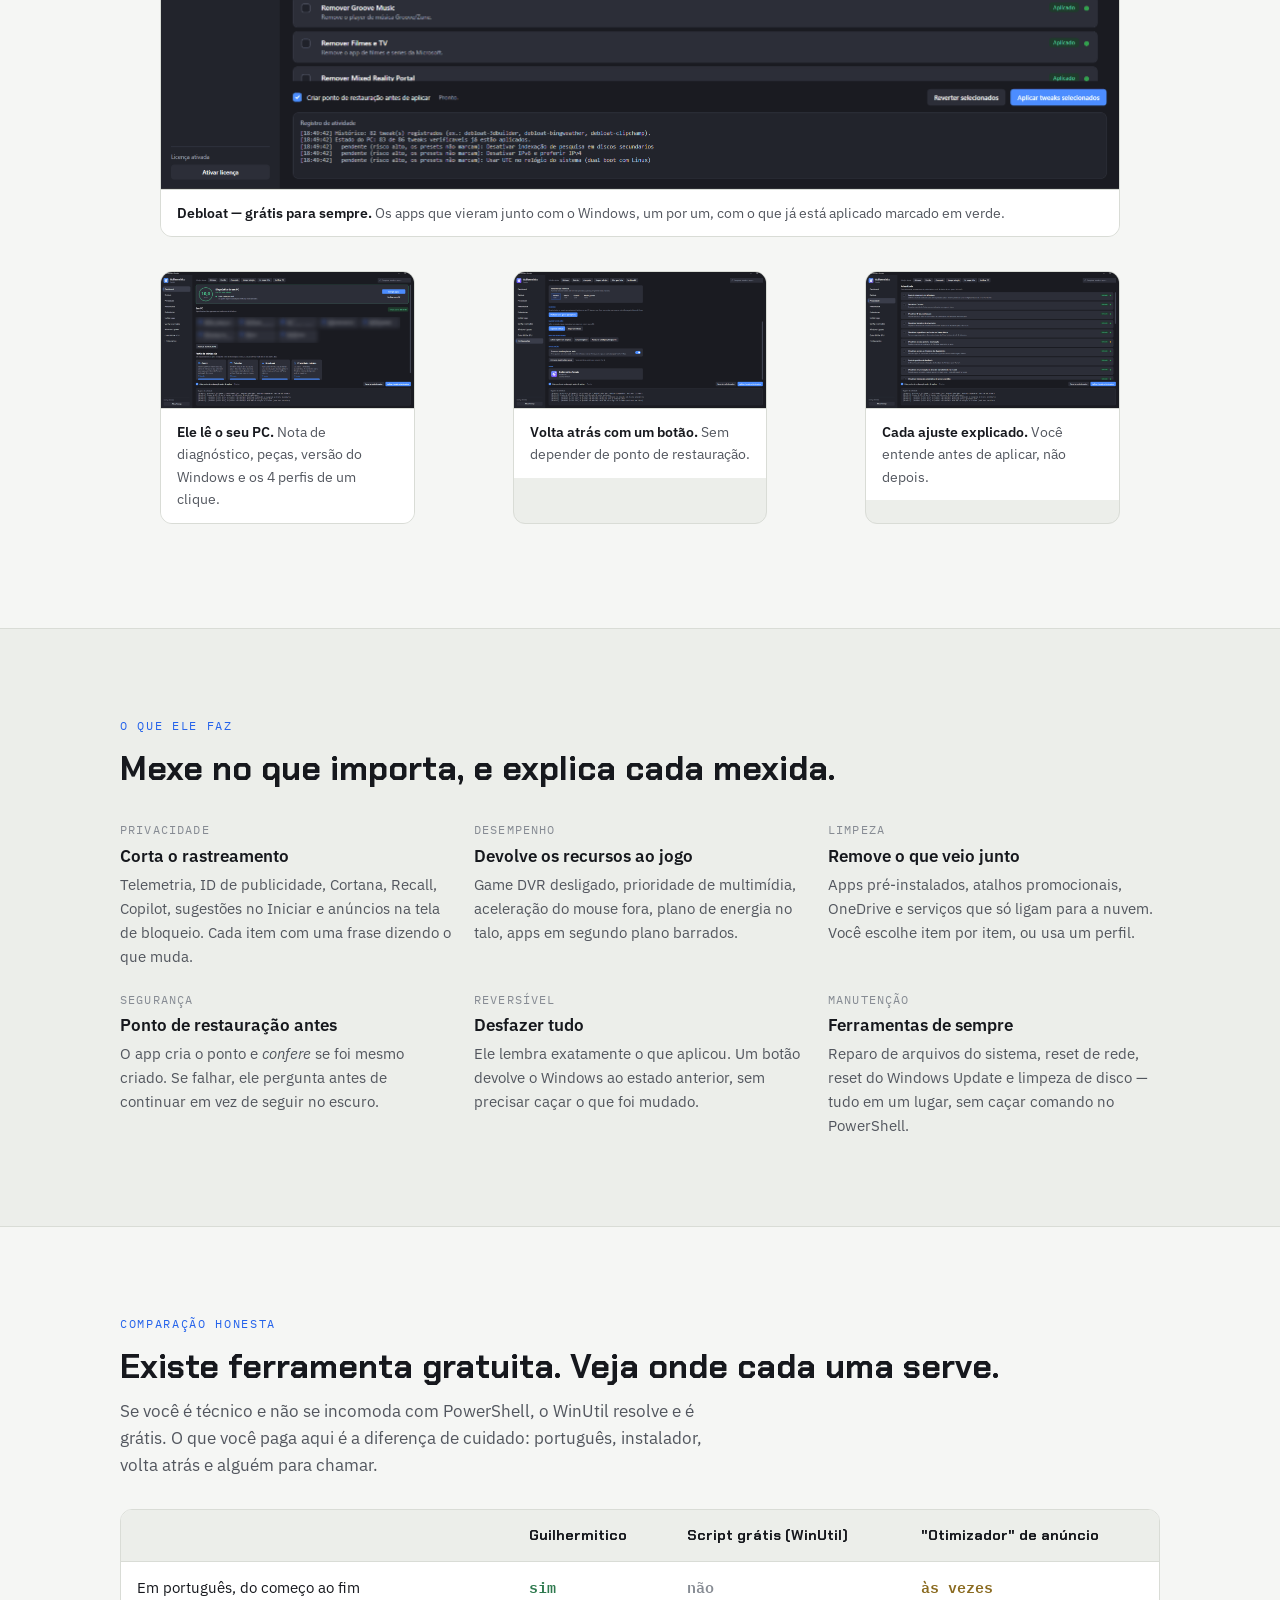
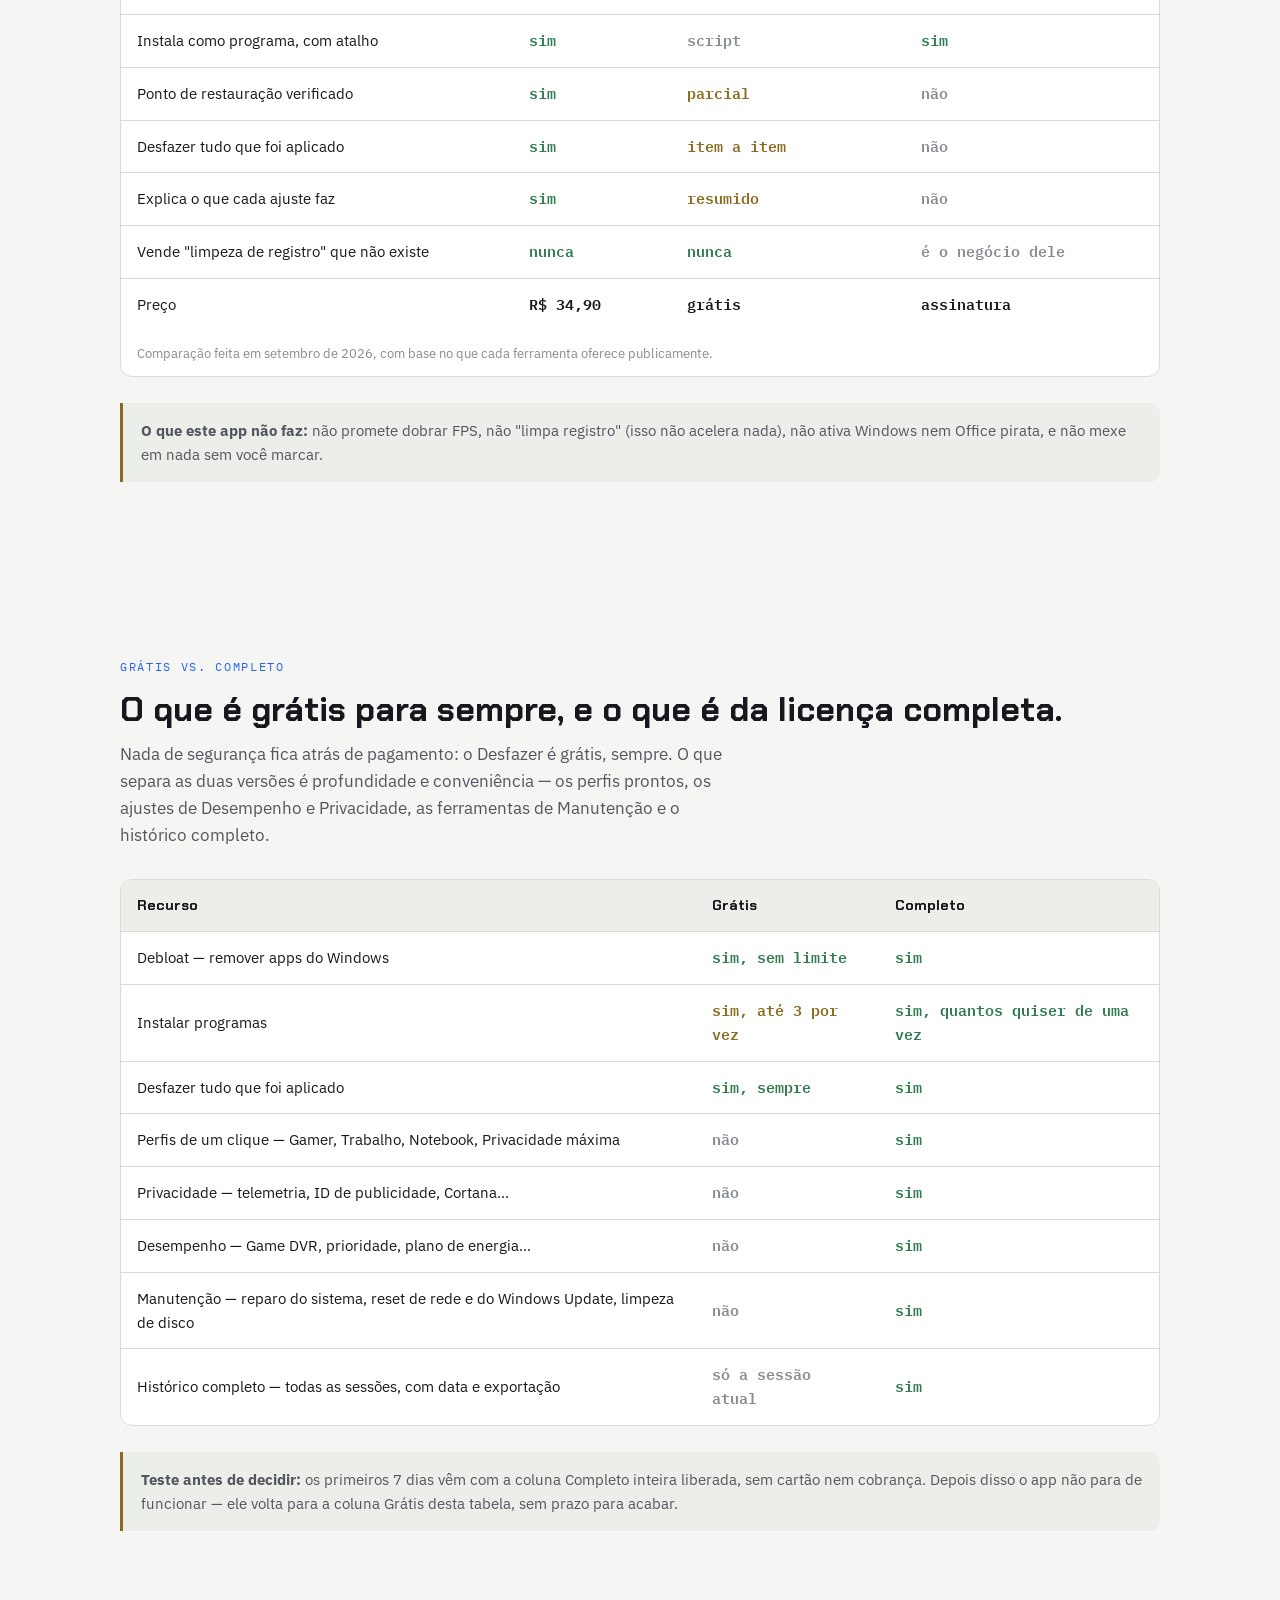
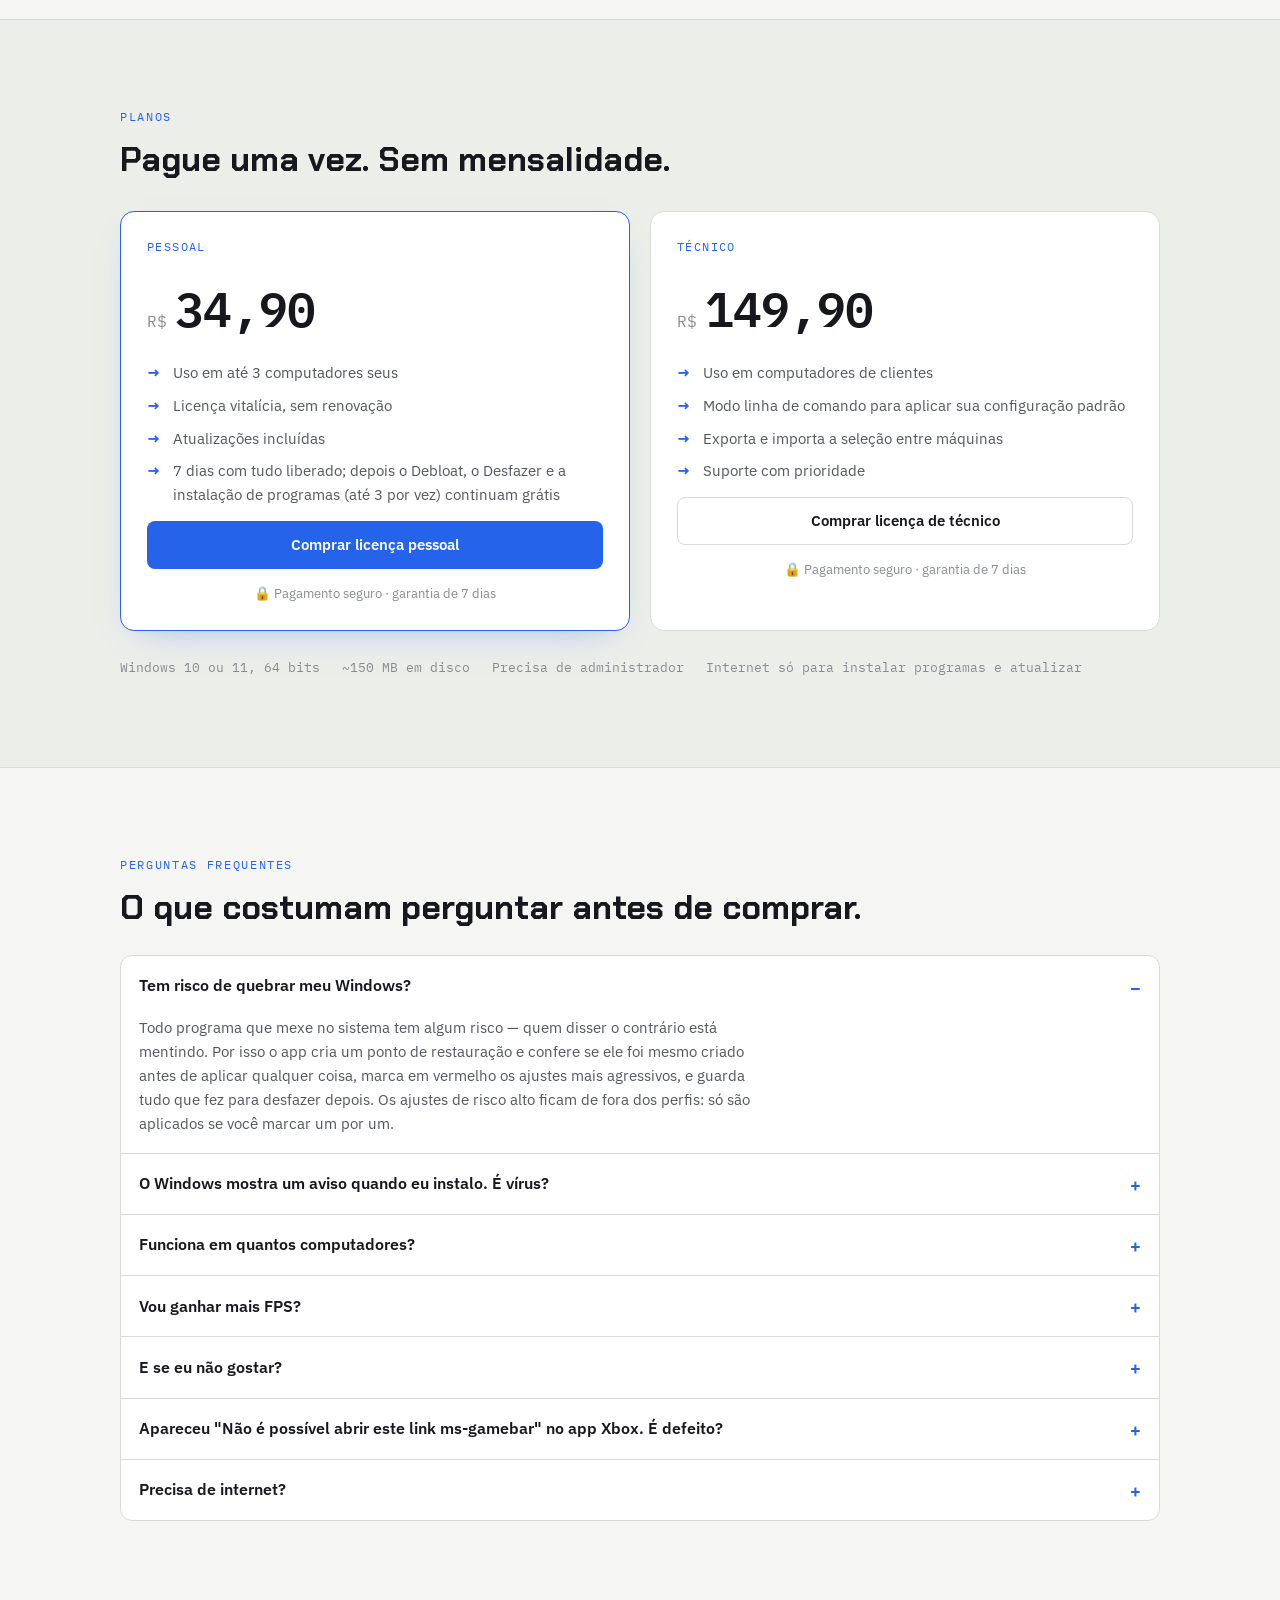
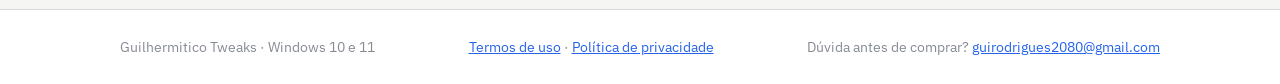
==== commit ce361c9c: "Define precos definitivos: Pessoal R$ 34,90 e Tecnico R$ 149,90 Remove os precos riscados e o aviso " ====
--- a/index.html
+++ b/index.html
@@ -253,8 +253,8 @@
     <div class="buybox">
       <div>
         <p class="eyebrow" style="margin-bottom:6px">Licença pessoal</p>
-        <div class="price"><span class="cur">R$</span><span class="val">34,90</span><span class="old">R$ 47</span></div>
-        <p class="note">Pagamento único · preço de lançamento, por tempo limitado</p>
+        <div class="price"><span class="cur">R$</span><span class="val">34,90</span></div>
+        <p class="note">Pagamento único · sem assinatura</p>
       </div>
       <a class="btn btn-primary" href="https://pay.kiwify.com.br/qhLtovF" style="text-align:center">Quero otimizar meu PC</a>
       <p class="garantia">🔒 Pagamento seguro pela Kiwify · garantia de 7 dias: não gostou, devolvemos o valor</p>
@@ -429,7 +429,7 @@
     <div class="plans">
       <div class="plan destaque">
         <span class="tag">Pessoal</span>
-        <div class="price"><span class="cur">R$</span><span class="val">34,90</span><span class="old">R$ 47</span></div>
+        <div class="price"><span class="cur">R$</span><span class="val">34,90</span></div>
         <ul>
           <li><span class="tick">→</span> <span>Uso em até 3 computadores seus</span></li>
           <li><span class="tick">→</span> <span>Licença vitalícia, sem renovação</span></li>
@@ -441,7 +441,7 @@
       </div>
       <div class="plan">
         <span class="tag">Técnico</span>
-        <div class="price"><span class="cur">R$</span><span class="val">150</span><span class="old">R$ 197</span></div>
+        <div class="price"><span class="cur">R$</span><span class="val">149,90</span></div>
         <ul>
           <li><span class="tick">→</span> <span>Uso em computadores de clientes</span></li>
           <li><span class="tick">→</span> <span>Modo linha de comando para aplicar sua configuração padrão</span></li>
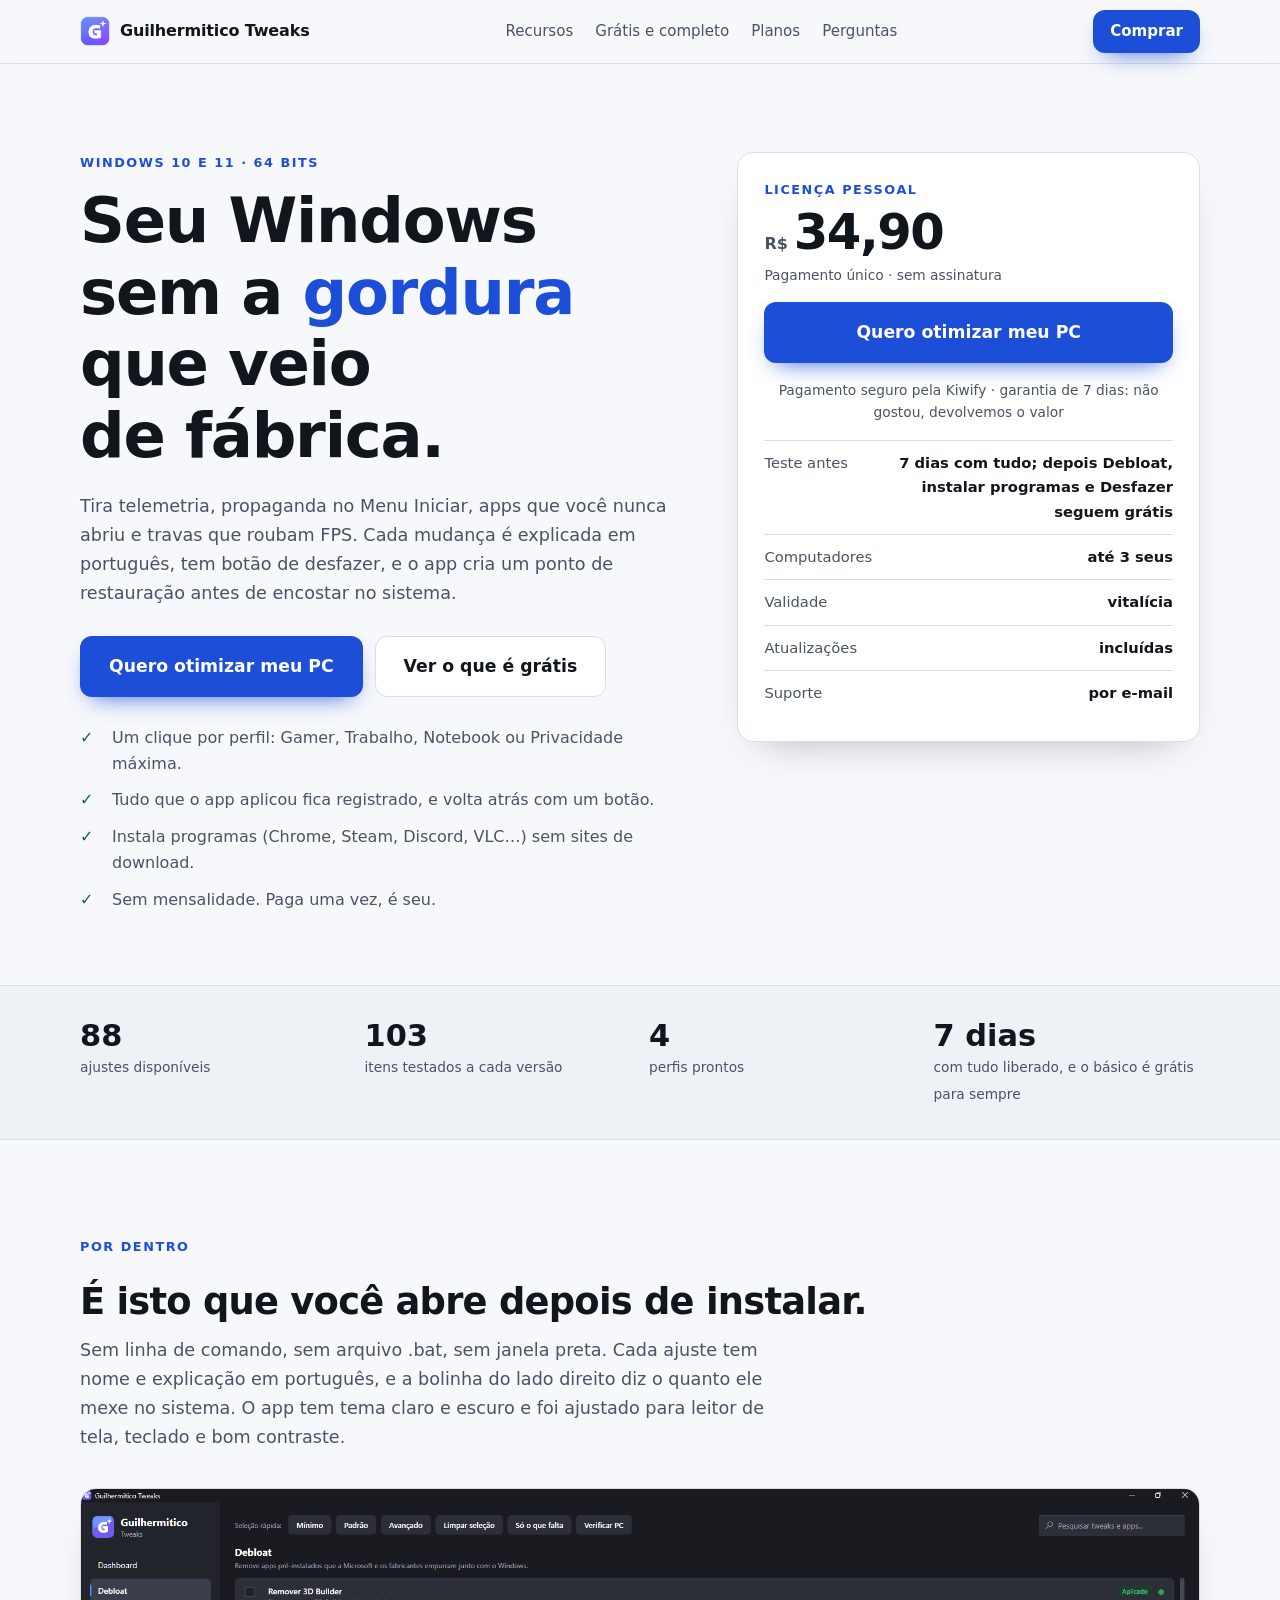
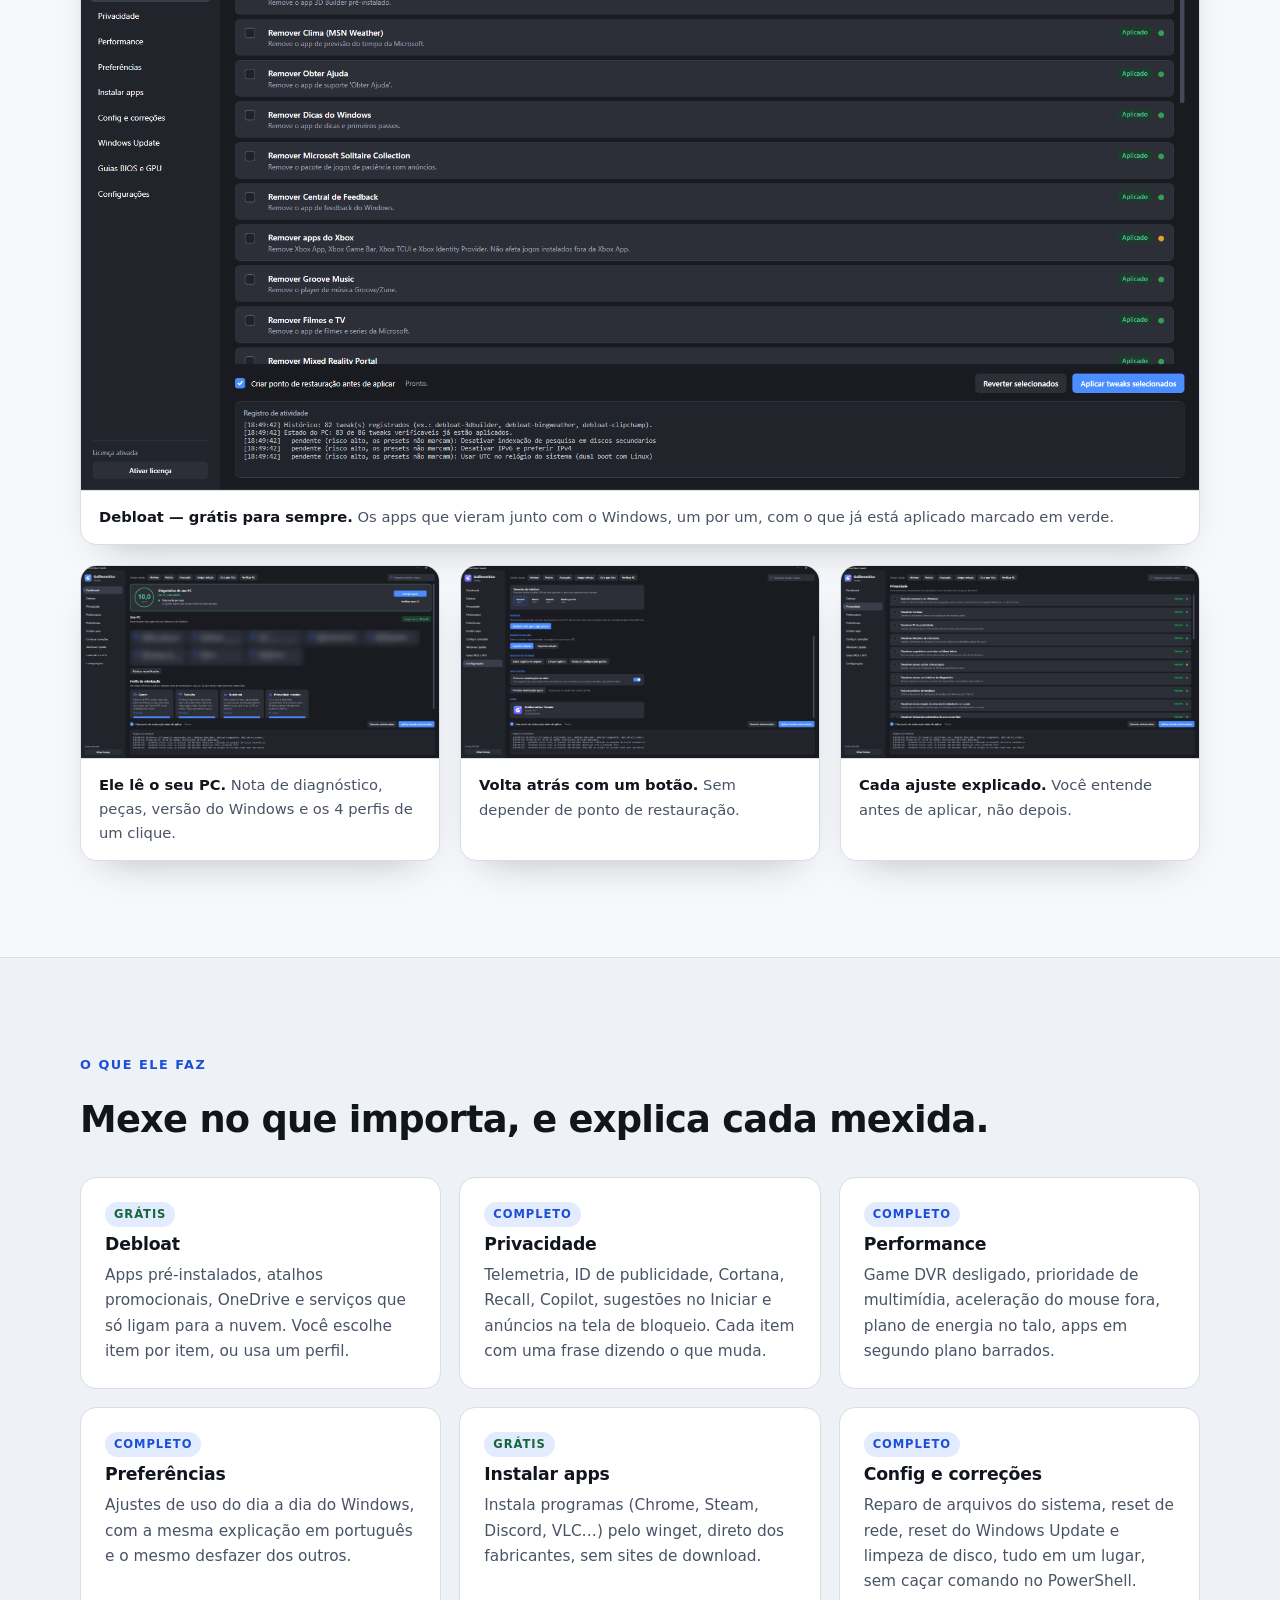
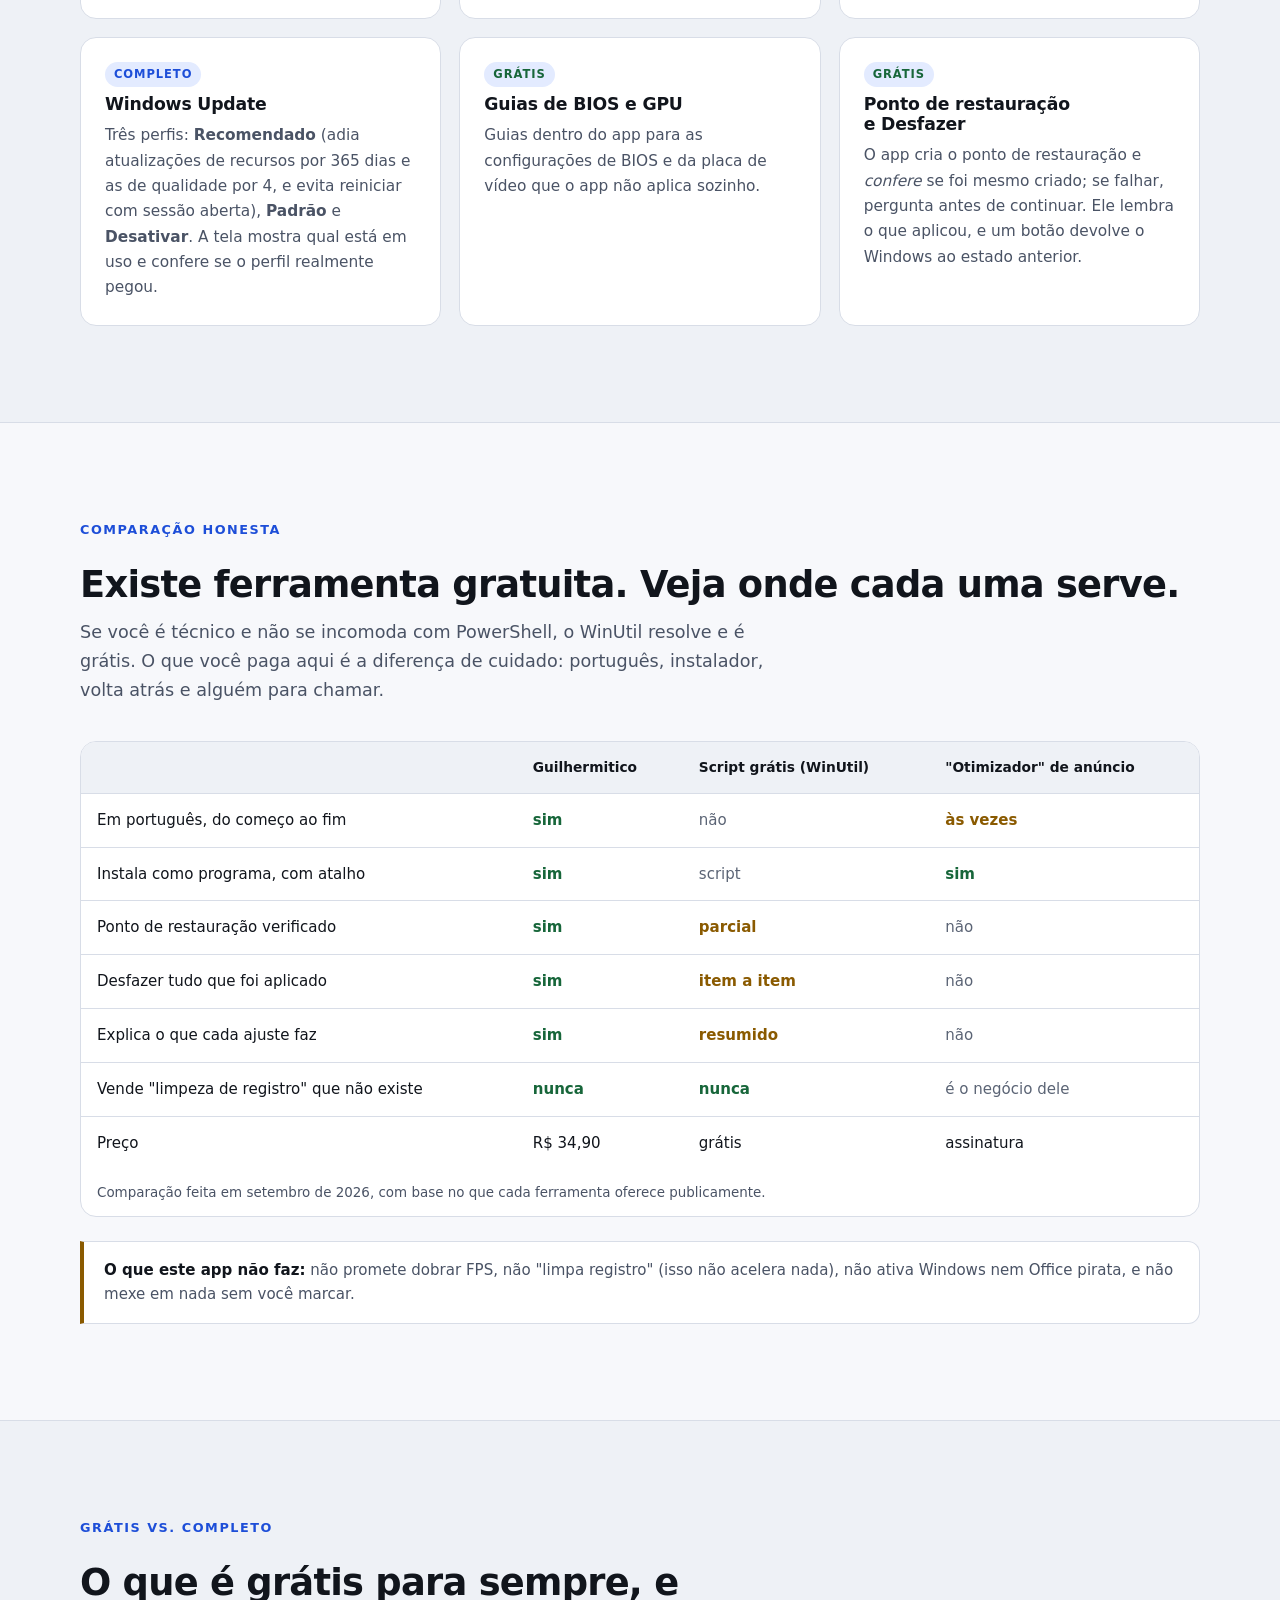
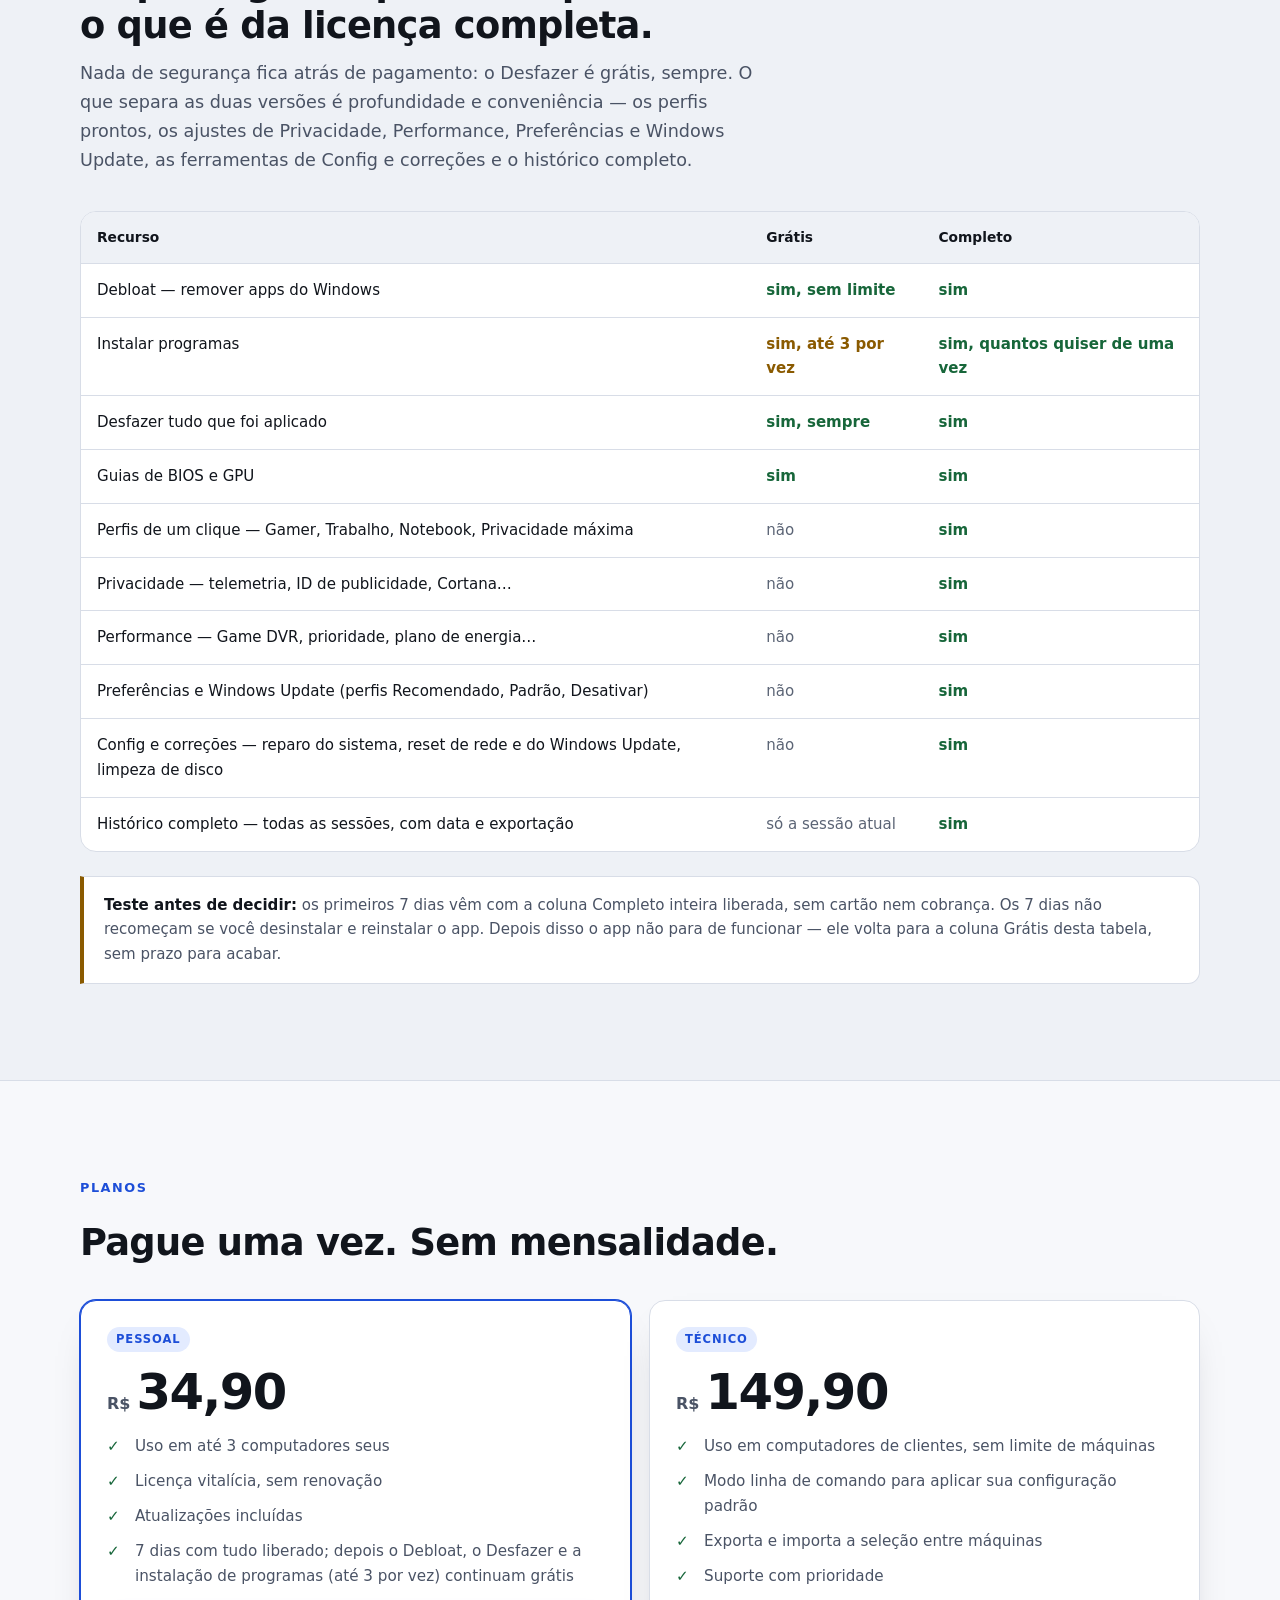
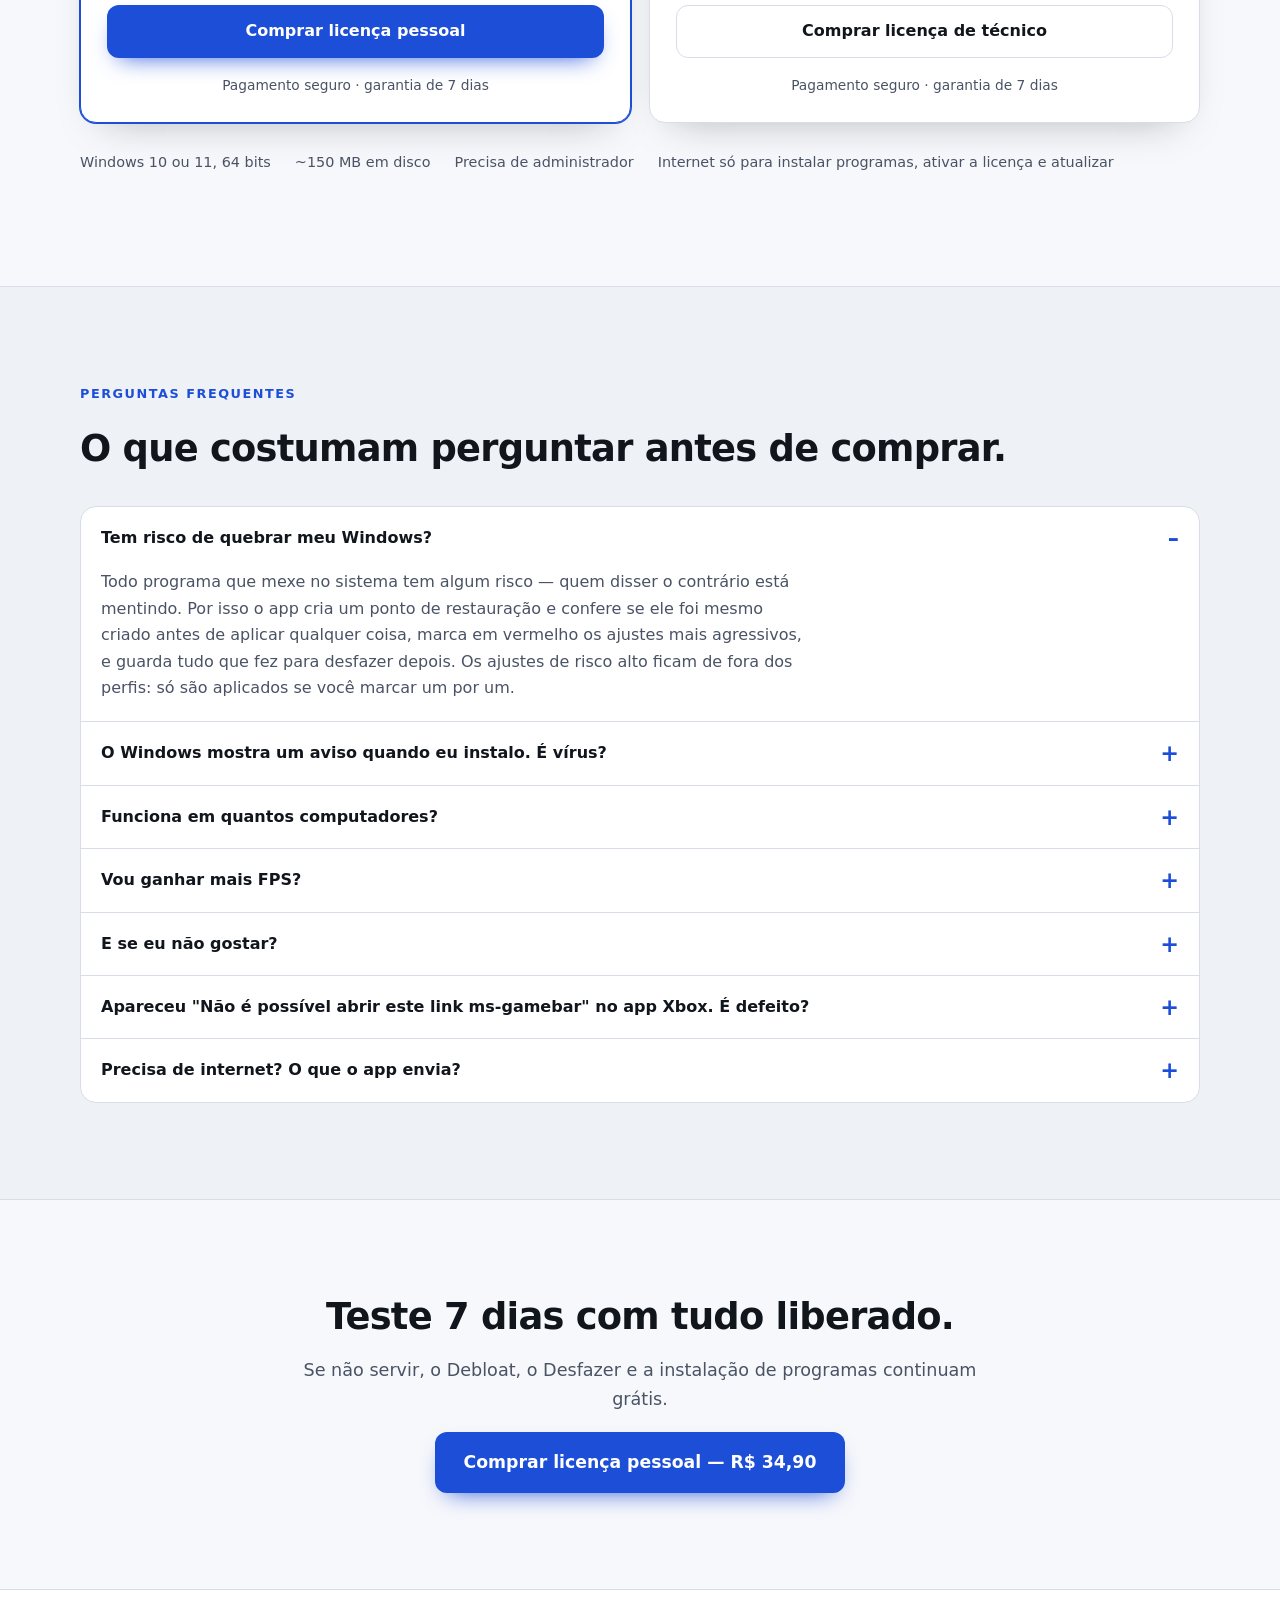
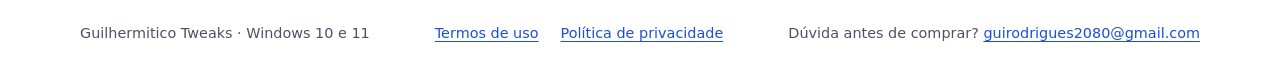
==== commit 4313f085: "Redesign moderno do site e atualizacao da politica de privacidade e dos termos Co-Authored-By: Claud" ====
--- a/index.html
+++ b/index.html
@@ -11,524 +11,355 @@
 <meta property="og:image" content="https://guirodriguesxz.github.io/guilhermitico-tweaks/og.jpg">
 <meta property="og:locale" content="pt_BR">
 <meta name="twitter:card" content="summary_large_image">
+<meta name="twitter:title" content="Guilhermitico Tweaks">
+<meta name="twitter:description" content="Seu Windows sem a gordura que veio de fábrica. 88 ajustes explicados em português, com ponto de restauração e desfazer.">
+<meta name="twitter:image" content="https://guirodriguesxz.github.io/guilhermitico-tweaks/og.jpg">
 <link rel="canonical" href="https://guirodriguesxz.github.io/guilhermitico-tweaks/">
 <link rel="icon" type="image/png" href="favicon.png">
 <link rel="apple-touch-icon" href="apple-touch-icon.png">
-<meta name="theme-color" content="#16181D">
+<meta name="theme-color" content="#f7f8fb" media="(prefers-color-scheme: light)">
+<meta name="theme-color" content="#0b0f17" media="(prefers-color-scheme: dark)">
 <title>Guilhermitico Tweaks — otimizador e debloat para Windows 10 e 11</title>
-<link rel="stylesheet" href="https://fonts.googleapis.com/css2?family=Chakra+Petch:wght@600;700&family=IBM+Plex+Mono:wght@400;600&family=IBM+Plex+Sans:wght@400;500;600&display=swap">
-<style>
-  :root {
-    --ground: #F5F6F4;
-    --surface: #FFFFFF;
-    --surface-sunk: #ECEEEA;
-    --ink: #16181D;
-    --ink-soft: #52565E;
-    --ink-faint: #868B93;
-    --line: #D9DCD6;
-    --copper: #2563EB;
-    --copper-soft: #DCE7FB;
-    --signal: #2F7A4F;
-    --warn: #8A6A1F;
-    --display: "Chakra Petch", "Segoe UI Semibold", system-ui, sans-serif;
-    --body: "IBM Plex Sans", "Segoe UI", system-ui, sans-serif;
-    --mono: "IBM Plex Mono", "Cascadia Mono", Consolas, monospace;
-  }
-  @media (prefers-color-scheme: dark) {
-    :root:not([data-theme="light"]) {
-      --ground: #101216;
-      --surface: #191C22;
-      --surface-sunk: #14161B;
-      --ink: #EDEEEA;
-      --ink-soft: #A7ACB4;
-      --ink-faint: #767C85;
-      --line: #2A2E36;
-      --copper: #5B93FF;
-      --copper-soft: #172238;
-      --signal: #5FB183;
-      --warn: #D2AC5A;
-    }
-  }
-  :root[data-theme="dark"] {
-    --ground: #101216;
-    --surface: #191C22;
-    --surface-sunk: #14161B;
-    --ink: #EDEEEA;
-    --ink-soft: #A7ACB4;
-    --ink-faint: #767C85;
-    --line: #2A2E36;
-    --copper: #5B93FF;
-    --copper-soft: #172238;
-    --signal: #5FB183;
-    --warn: #D2AC5A;
-  }
-
-  body {
-    background: var(--ground);
-    color: var(--ink);
-    font-family: var(--body);
-    font-size: 16px;
-    line-height: 1.6;
-    -webkit-font-smoothing: antialiased;
-  }
-  .wrap { max-width: 1080px; margin-inline: auto; padding-inline: 20px; }
-  section { padding-block: clamp(48px, 7vw, 88px); }
-  h1, h2, h3 { font-family: var(--display); line-height: 1.12; text-wrap: balance; margin: 0; }
-  h1 { font-size: clamp(2.1rem, 5.4vw, 3.6rem); letter-spacing: -0.01em; }
-  h2 { font-size: clamp(1.5rem, 3vw, 2.1rem); }
-  h3 { font-size: 1.05rem; }
-  p { margin: 0; }
-  .eyebrow {
-    font-family: var(--mono); font-size: 0.74rem; letter-spacing: 0.14em;
-    text-transform: uppercase; color: var(--copper); margin-bottom: 14px;
-  }
-  .lead { color: var(--ink-soft); font-size: 1.06rem; max-width: 62ch; }
-
-  /* ---------- topo ---------- */
-  .topbar {
-    border-bottom: 1px solid var(--line); background: var(--surface);
-    position: sticky; top: env(safe-area-inset-top, 0px); z-index: 20;
-  }
-  .topbar .wrap { display: flex; align-items: center; justify-content: space-between; gap: 16px; padding-block: 12px; }
-  .brand { font-family: var(--display); font-size: 1.05rem; display: flex; align-items: center; gap: 10px; }
-  .brand .mark {
-    width: 26px; height: 26px; border-radius: 7px; display: grid; place-items: center;
-    background: var(--copper); color: #fff; font-size: 0.85rem; font-weight: 700;
-  }
-  .btn {
-    font-family: var(--body); font-weight: 600; font-size: 0.94rem;
-    padding: 11px 20px; border-radius: 8px; border: 1px solid transparent;
-    text-decoration: none; display: inline-block; cursor: pointer;
-    transition: transform .12s ease, background .12s ease;
-  }
-  .btn-primary { background: var(--copper); color: #fff; }
-  .btn-primary:hover { transform: translateY(-1px); }
-  .btn-ghost { border-color: var(--line); color: var(--ink); background: var(--surface); }
-  .btn:focus-visible { outline: 2px solid var(--copper); outline-offset: 3px; }
-
-  /* ---------- hero ---------- */
-  .hero { display: grid; grid-template-columns: 1.35fr 1fr; gap: 44px; align-items: start; }
-  .hero-claim { margin-top: 18px; }
-  .hero ul { list-style: none; padding: 0; margin: 26px 0 0; display: grid; gap: 11px; }
-  .hero li { display: grid; grid-template-columns: 18px 1fr; gap: 12px; color: var(--ink-soft); }
-  .tick { color: var(--copper); font-weight: 700; }
-
-  .buybox {
-    background: var(--surface); border: 1px solid var(--line); border-radius: 14px;
-    padding: 26px; display: grid; gap: 16px;
-  }
-  .price { display: flex; align-items: baseline; gap: 8px; font-family: var(--mono); }
-  .price .cur { font-size: 1rem; color: var(--ink-faint); }
-  .price .val { font-size: 3rem; font-weight: 600; letter-spacing: -0.02em; }
-  .price .old { font-size: 1rem; color: var(--ink-faint); text-decoration: line-through; }
-  .garantia { font-size: 0.84rem; color: var(--ink-faint); text-align: center; margin: 0; }
-  .buybox .note { font-size: 0.86rem; color: var(--ink-faint); }
-  .buybox dl { margin: 0; display: grid; gap: 9px; font-size: 0.9rem; }
-  .buybox .row { display: flex; justify-content: space-between; gap: 12px; border-top: 1px dashed var(--line); padding-top: 9px; }
-  .buybox .row dt { color: var(--ink-faint); }
-  .buybox .row dd { margin: 0; font-family: var(--mono); }
-
-  /* ---------- numeros ---------- */
-  .facts { display: grid; grid-template-columns: repeat(4, 1fr); gap: 1px; background: var(--line); border: 1px solid var(--line); border-radius: 12px; overflow: hidden; }
-  .fact { background: var(--surface); padding: 20px 18px; }
-  .fact .n { font-family: var(--mono); font-size: 1.8rem; font-weight: 600; font-variant-numeric: tabular-nums; }
-  .fact .t { font-size: 0.85rem; color: var(--ink-soft); margin-top: 2px; }
-
-  /* ---------- listas de recursos ---------- */
-  .feats { display: grid; grid-template-columns: repeat(3, 1fr); gap: 22px; margin-top: 34px; }
-  .feat { display: grid; gap: 7px; align-content: start; }
-  .feat h3 { font-family: var(--body); font-weight: 600; }
-  .feat p { color: var(--ink-soft); font-size: 0.94rem; }
-  .feat .k { font-family: var(--mono); font-size: 0.72rem; letter-spacing: .1em; color: var(--ink-faint); text-transform: uppercase; }
-
-  /* ---------- comparacao ---------- */
-  .tablewrap { overflow-x: auto; margin-top: 30px; border: 1px solid var(--line); border-radius: 12px; background: var(--surface); }
-  table { border-collapse: collapse; width: 100%; min-width: 620px; }
-  th, td { text-align: left; padding: 14px 16px; border-bottom: 1px solid var(--line); font-size: 0.93rem; }
-  thead th { font-family: var(--display); font-size: 0.9rem; background: var(--surface-sunk); }
-  tbody tr:last-child td { border-bottom: 0; }
-  td.mark { font-family: var(--mono); font-weight: 600; }
-  .yes { color: var(--signal); }
-  .no { color: var(--ink-faint); }
-  .partial { color: var(--warn); }
-  caption { caption-side: bottom; text-align: left; padding: 12px 16px; font-size: 0.83rem; color: var(--ink-faint); }
-
-  /* ---------- planos ---------- */
-  .plans { display: grid; grid-template-columns: 1fr 1fr; gap: 20px; margin-top: 32px; }
-  .plan { background: var(--surface); border: 1px solid var(--line); border-radius: 14px; padding: 26px; display: grid; gap: 14px; align-content: start; }
-  .plan.destaque { border-color: var(--copper); box-shadow: 0 14px 34px -22px rgba(37, 99, 235, .5); }
-  .plan .tag { font-family: var(--mono); font-size: .72rem; letter-spacing: .12em; text-transform: uppercase; color: var(--copper); }
-  .plan ul { list-style: none; padding: 0; margin: 0; display: grid; gap: 9px; font-size: .93rem; color: var(--ink-soft); }
-  .plan li { display: grid; grid-template-columns: 16px 1fr; gap: 10px; }
-
-  /* ---------- perguntas ---------- */
-  .faq { margin-top: 28px; display: grid; gap: 0; border: 1px solid var(--line); border-radius: 12px; background: var(--surface); overflow: hidden; }
-  details { border-bottom: 1px solid var(--line); }
-  details:last-child { border-bottom: 0; }
-  summary { cursor: pointer; padding: 16px 18px; font-weight: 600; list-style: none; display: flex; justify-content: space-between; gap: 14px; align-items: center; }
-  summary::-webkit-details-marker { display: none; }
-  summary::after { content: "+"; font-family: var(--mono); color: var(--copper); font-size: 1.1rem; }
-  details[open] summary::after { content: "–"; }
-  details p { padding: 0 18px 17px; color: var(--ink-soft); font-size: .94rem; max-width: 72ch; }
-  summary:focus-visible { outline: 2px solid var(--copper); outline-offset: -2px; }
-
-  code.cmd, code.hash {
-    font-family: var(--mono); font-size: .82rem; background: var(--surface-sunk);
-    border: 1px solid var(--line); border-radius: 6px; padding: 3px 7px;
-  }
-  code.hash { display: block; padding: 10px 12px; word-break: break-all; color: var(--ink-soft); }
-  .aviso {
-    margin-top: 26px; border-left: 3px solid var(--warn); background: var(--surface-sunk);
-    padding: 16px 18px; border-radius: 0 10px 10px 0; font-size: .92rem; color: var(--ink-soft);
-  }
-  .req { font-family: var(--mono); font-size: .84rem; color: var(--ink-faint); display: flex; flex-wrap: wrap; gap: 8px 22px; margin-top: 26px; }
-  footer { border-top: 1px solid var(--line); background: var(--surface); }
-  footer .wrap { padding-block: 26px; display: flex; flex-wrap: wrap; gap: 12px 26px; justify-content: space-between; font-size: .86rem; color: var(--ink-faint); }
-
-
-  /* ===== Telas do app ===== */
-  .shot-main { margin-top: 26px; }
-  .shot {
-    display: block; border: 1px solid var(--line); border-radius: 12px; overflow: hidden;
-    background: var(--surface-sunk); text-decoration: none;
-  }
-  .shot img { display: block; width: 100%; height: auto; }
-  .shot figcaption {
-    padding: 12px 16px; font-size: .88rem; color: var(--ink-soft);
-    border-top: 1px solid var(--line); background: var(--surface);
-  }
-  .shot figcaption b { color: var(--ink); font-weight: 600; }
-  .shots { display: grid; grid-template-columns: repeat(3, 1fr); gap: 18px; margin-top: 18px; }
-
-  @media (max-width: 860px) {
-    .hero { grid-template-columns: 1fr; gap: 30px; }
-    .facts { grid-template-columns: 1fr 1fr; }
-    .shots { grid-template-columns: 1fr; }
-    .feats { grid-template-columns: 1fr; }
-    .plans { grid-template-columns: 1fr; }
-  }
-  /* No celular a tabela Gratis vs. Completo cabe inteira: com o min-width de 620px as colunas
-     Gratis e Completo ficavam escondidas a direita, sem nenhuma dica de que dava para arrastar. */
-  @media (max-width: 640px) {
-    #gratis-completo table { min-width: 0; }
-    #gratis-completo th, #gratis-completo td { padding: 11px 10px; font-size: 0.86rem; }
-    #gratis-completo thead th { font-size: 0.82rem; }
-  }
-  @media (prefers-reduced-motion: reduce) { * { transition: none !important; } }
-</style>
-<style>
-  /* o Pages nao tem o esqueleto do Claude: repoe o basico */
-  * { box-sizing: border-box; }
-  html { color-scheme: light dark; }
-  body { margin: 0; }
-  img { max-width: 100%; }
-</style>
+<link rel="stylesheet" href="site.css">
 </head>
 <body>
+<a class="skip" href="#conteudo">Ir para o conteúdo</a>
+
 <header class="topbar">
   <div class="wrap">
-    <div class="brand"><span class="mark">G</span> Guilhermitico Tweaks</div>
-    <a class="btn btn-primary" href="https://pay.kiwify.com.br/qhLtovF">Comprar</a>
+    <a class="brand" href="./"><img src="favicon.png" width="30" height="30" alt="">Guilhermitico Tweaks</a>
+    <nav class="nav" aria-label="Seções do site">
+      <a href="#recursos">Recursos</a>
+      <a href="#gratis-completo">Grátis e completo</a>
+      <a href="#planos">Planos</a>
+      <a href="#perguntas">Perguntas</a>
+    </nav>
+    <a class="btn btn-primary btn-sm" href="https://pay.kiwify.com.br/qhLtovF">Comprar</a>
   </div>
 </header>
 
-<section>
-  <div class="wrap hero">
+<main id="conteudo">
+
+<section class="hero">
+  <div class="wrap hero-grid">
     <div>
       <p class="eyebrow">Windows 10 e 11 · 64 bits</p>
-      <h1>Seu Windows sem a gordura que veio de fábrica.</h1>
-      <p class="lead hero-claim">
-        Tira telemetria, propaganda no Menu Iniciar, apps que você nunca abriu e travas que roubam
-        FPS. Cada mudança é explicada em português, tem botão de desfazer, e o app cria um ponto de
-        restauração antes de encostar no sistema.
-      </p>
-      <ul>
-        <li><span class="tick">→</span> <span>Um clique por perfil: Gamer, Trabalho, Notebook ou Privacidade máxima.</span></li>
-        <li><span class="tick">→</span> <span>Tudo que o app aplicou fica registrado — e volta atrás com um botão.</span></li>
-        <li><span class="tick">→</span> <span>Instala programas (Chrome, Steam, Discord, VLC…) sem sites de download.</span></li>
-        <li><span class="tick">→</span> <span>Sem mensalidade. Paga uma vez, é seu.</span></li>
+      <h1>Seu Windows sem a <span>gordura</span> que veio de fábrica.</h1>
+      <p class="lead">Tira telemetria, propaganda no Menu Iniciar, apps que você nunca abriu e travas que
+        roubam FPS. Cada mudança é explicada em português, tem botão de desfazer, e o app cria um ponto de
+        restauração antes de encostar no sistema.</p>
+      <div class="hero-cta">
+        <a class="btn btn-primary btn-lg" href="https://pay.kiwify.com.br/qhLtovF">Quero otimizar meu PC</a>
+        <a class="btn btn-ghost btn-lg" href="#gratis-completo">Ver o que é grátis</a>
+      </div>
+      <ul class="checks">
+        <li>Um clique por perfil: Gamer, Trabalho, Notebook ou Privacidade máxima.</li>
+        <li>Tudo que o app aplicou fica registrado, e volta atrás com um botão.</li>
+        <li>Instala programas (Chrome, Steam, Discord, VLC…) sem sites de download.</li>
+        <li>Sem mensalidade. Paga uma vez, é seu.</li>
       </ul>
     </div>
 
-    <div class="buybox">
+    <aside class="card buybox" aria-label="Licença pessoal">
       <div>
-        <p class="eyebrow" style="margin-bottom:6px">Licença pessoal</p>
-        <div class="price"><span class="cur">R$</span><span class="val">34,90</span></div>
-        <p class="note">Pagamento único · sem assinatura</p>
+        <p class="eyebrow" style="margin-bottom:8px">Licença pessoal</p>
+        <p class="price"><span class="cur">R$</span><span class="val">34,90</span></p>
+        <p class="fine" style="margin-top:6px">Pagamento único · sem assinatura</p>
       </div>
-      <a class="btn btn-primary" href="https://pay.kiwify.com.br/qhLtovF" style="text-align:center">Quero otimizar meu PC</a>
-      <p class="garantia">🔒 Pagamento seguro pela Kiwify · garantia de 7 dias: não gostou, devolvemos o valor</p>
-      <dl>
-        <div class="row"><dt>Teste antes</dt><dd>7 dias com tudo, depois Debloat, instalar programas e Desfazer seguem grátis</dd></div>
-        <div class="row"><dt>Validade</dt><dd>vitalícia</dd></div>
-        <div class="row"><dt>Atualizações</dt><dd>incluídas</dd></div>
-        <div class="row"><dt>Suporte</dt><dd>por e-mail</dd></div>
+      <a class="btn btn-primary btn-lg btn-block" href="https://pay.kiwify.com.br/qhLtovF">Quero otimizar meu PC</a>
+      <p class="fine center">Pagamento seguro pela Kiwify · garantia de 7 dias: não gostou, devolvemos o valor</p>
+      <dl class="rows">
+        <div><dt>Teste antes</dt><dd>7 dias com tudo; depois Debloat, instalar programas e Desfazer seguem grátis</dd></div>
+        <div><dt>Computadores</dt><dd>até 3 seus</dd></div>
+        <div><dt>Validade</dt><dd>vitalícia</dd></div>
+        <div><dt>Atualizações</dt><dd>incluídas</dd></div>
+        <div><dt>Suporte</dt><dd>por e-mail</dd></div>
       </dl>
-    </div>
-  </div>
-</section>
-
-<section style="padding-top:0">
-  <div class="wrap">
-    <div class="facts">
-      <div class="fact"><div class="n">88</div><div class="t">ajustes disponíveis</div></div>
-      <div class="fact"><div class="n">103</div><div class="t">itens testados a cada versão</div></div>
-      <div class="fact"><div class="n">4</div><div class="t">perfis prontos</div></div>
-      <div class="fact"><div class="n">7 dias</div><div class="t">com tudo liberado, e o básico é grátis para sempre</div></div>
-    </div>
-  </div>
-</section>
-
-<section>
-  <div class="wrap">
-    <p class="eyebrow">Por dentro</p>
-    <h2>É isto que você abre depois de instalar.</h2>
-    <p class="lede" style="max-width:62ch">Sem linha de comando, sem arquivo .bat, sem janela preta. Cada ajuste tem nome
-      e explicação em português, e a bolinha do lado direito diz o quanto ele mexe no sistema.</p>
-
-    <figure class="shot shot-main">
+    </aside>
+  </div>
+</section>
+
+<section class="alt" style="padding-block:32px" aria-label="Números">
+  <div class="wrap grid c3" style="grid-template-columns:repeat(auto-fit,minmax(190px,1fr))">
+    <p><strong style="font-size:1.9rem;display:block;line-height:1.2">88</strong><span class="fine">ajustes disponíveis</span></p>
+    <p><strong style="font-size:1.9rem;display:block;line-height:1.2">103</strong><span class="fine">itens testados a cada versão</span></p>
+    <p><strong style="font-size:1.9rem;display:block;line-height:1.2">4</strong><span class="fine">perfis prontos</span></p>
+    <p><strong style="font-size:1.9rem;display:block;line-height:1.2">7 dias</strong><span class="fine">com tudo liberado, e o básico é grátis para sempre</span></p>
+  </div>
+</section>
+
+<section id="telas">
+  <div class="wrap">
+    <div class="sec-head">
+      <p class="eyebrow">Por dentro</p>
+      <h2>É isto que você abre depois de instalar.</h2>
+      <p class="lead">Sem linha de comando, sem arquivo .bat, sem janela preta. Cada ajuste tem nome e
+        explicação em português, e a bolinha do lado direito diz o quanto ele mexe no sistema. O app tem tema
+        claro e escuro e foi ajustado para leitor de tela, teclado e bom contraste.</p>
+    </div>
+
+    <figure class="shot">
       <a href="img/debloat.png" target="_blank" rel="noopener">
         <img src="img/debloat.png" width="1919" height="1033" loading="lazy"
-             alt="Aba Debloat do Guilhermitico Tweaks, com a lista de apps pré-instalados do Windows e uma caixa de seleção em cada um."></a>
-      <figcaption><b>Debloat — grátis para sempre.</b> Os apps que vieram junto com o Windows, um por um,
-        com o que já está aplicado marcado em verde.</figcaption>
+             alt="Aba Debloat do Guilhermitico Tweaks, com a lista de apps pré-instalados do Windows e uma caixa de seleção em cada um.">
+      </a>
+      <figcaption><b>Debloat — grátis para sempre.</b> Os apps que vieram junto com o Windows, um por um, com o que já está aplicado marcado em verde.</figcaption>
     </figure>
 
     <div class="shots">
       <figure class="shot">
         <a href="img/dashboard.png" target="_blank" rel="noopener">
           <img src="img/dashboard.png" width="1919" height="1030" loading="lazy"
-               alt="Dashboard com a nota de diagnóstico do PC, processador, placa de vídeo, memória e os quatro perfis de otimização."></a>
+               alt="Dashboard com a nota de diagnóstico do PC, processador, placa de vídeo, memória e os quatro perfis de otimização.">
+        </a>
         <figcaption><b>Ele lê o seu PC.</b> Nota de diagnóstico, peças, versão do Windows e os 4 perfis de um clique.</figcaption>
       </figure>
       <figure class="shot">
         <a href="img/desfazer.png" target="_blank" rel="noopener">
           <img src="img/desfazer.png" width="1919" height="1032" loading="lazy"
-               alt="Tela de Configurações com o botão Desfazer tudo que o app aplicou."></a>
+               alt="Tela de Configurações com o botão Desfazer tudo que o app aplicou.">
+        </a>
         <figcaption><b>Volta atrás com um botão.</b> Sem depender de ponto de restauração.</figcaption>
       </figure>
       <figure class="shot">
         <a href="img/privacidade.png" target="_blank" rel="noopener">
           <img src="img/privacidade.png" width="1919" height="1032" loading="lazy"
-               alt="Aba Privacidade com ajustes de telemetria, Cortana, ID de publicidade e anúncios no Menu Iniciar, cada um com uma explicação."></a>
+               alt="Aba Privacidade com ajustes de telemetria, Cortana, ID de publicidade e anúncios no Menu Iniciar, cada um com uma explicação.">
+        </a>
         <figcaption><b>Cada ajuste explicado.</b> Você entende antes de aplicar, não depois.</figcaption>
       </figure>
     </div>
   </div>
 </section>
 
-<section style="background:var(--surface-sunk); border-block:1px solid var(--line)">
-  <div class="wrap">
-    <p class="eyebrow">O que ele faz</p>
-    <h2>Mexe no que importa, e explica cada mexida.</h2>
-    <div class="feats">
-      <div class="feat">
-        <span class="k">Privacidade</span>
-        <h3>Corta o rastreamento</h3>
-        <p>Telemetria, ID de publicidade, Cortana, Recall, Copilot, sugestões no Iniciar e anúncios na tela de bloqueio. Cada item com uma frase dizendo o que muda.</p>
-      </div>
-      <div class="feat">
-        <span class="k">Desempenho</span>
-        <h3>Devolve os recursos ao jogo</h3>
-        <p>Game DVR desligado, prioridade de multimídia, aceleração do mouse fora, plano de energia no talo, apps em segundo plano barrados.</p>
-      </div>
-      <div class="feat">
-        <span class="k">Limpeza</span>
-        <h3>Remove o que veio junto</h3>
-        <p>Apps pré-instalados, atalhos promocionais, OneDrive e serviços que só ligam para a nuvem. Você escolhe item por item, ou usa um perfil.</p>
-      </div>
-      <div class="feat">
-        <span class="k">Segurança</span>
-        <h3>Ponto de restauração antes</h3>
-        <p>O app cria o ponto e <em>confere</em> se foi mesmo criado. Se falhar, ele pergunta antes de continuar em vez de seguir no escuro.</p>
-      </div>
-      <div class="feat">
-        <span class="k">Reversível</span>
-        <h3>Desfazer tudo</h3>
-        <p>Ele lembra exatamente o que aplicou. Um botão devolve o Windows ao estado anterior, sem precisar caçar o que foi mudado.</p>
-      </div>
-      <div class="feat">
-        <span class="k">Manutenção</span>
-        <h3>Ferramentas de sempre</h3>
-        <p>Reparo de arquivos do sistema, reset de rede, reset do Windows Update e limpeza de disco — tudo em um lugar, sem caçar comando no PowerShell.</p>
-      </div>
-    </div>
-  </div>
-</section>
-
-<section>
-  <div class="wrap">
-    <p class="eyebrow">Comparação honesta</p>
-    <h2>Existe ferramenta gratuita. Veja onde cada uma serve.</h2>
-    <p class="lead" style="margin-top:12px">
-      Se você é técnico e não se incomoda com PowerShell, o WinUtil resolve e é grátis. O que você
-      paga aqui é a diferença de cuidado: português, instalador, volta atrás e alguém para chamar.
-    </p>
+<section id="recursos" class="alt">
+  <div class="wrap">
+    <div class="sec-head">
+      <p class="eyebrow">O que ele faz</p>
+      <h2>Mexe no que importa, e explica cada mexida.</h2>
+    </div>
+    <div class="grid c3">
+      <article class="feat"><span class="tag free">Grátis</span><h3>Debloat</h3>
+        <p>Apps pré-instalados, atalhos promocionais, OneDrive e serviços que só ligam para a nuvem. Você escolhe item por item, ou usa um perfil.</p></article>
+      <article class="feat"><span class="tag">Completo</span><h3>Privacidade</h3>
+        <p>Telemetria, ID de publicidade, Cortana, Recall, Copilot, sugestões no Iniciar e anúncios na tela de bloqueio. Cada item com uma frase dizendo o que muda.</p></article>
+      <article class="feat"><span class="tag">Completo</span><h3>Performance</h3>
+        <p>Game DVR desligado, prioridade de multimídia, aceleração do mouse fora, plano de energia no talo, apps em segundo plano barrados.</p></article>
+      <article class="feat"><span class="tag">Completo</span><h3>Preferências</h3>
+        <p>Ajustes de uso do dia a dia do Windows, com a mesma explicação em português e o mesmo desfazer dos outros.</p></article>
+      <article class="feat"><span class="tag free">Grátis</span><h3>Instalar apps</h3>
+        <p>Instala programas (Chrome, Steam, Discord, VLC…) pelo winget, direto dos fabricantes, sem sites de download.</p></article>
+      <article class="feat"><span class="tag">Completo</span><h3>Config e correções</h3>
+        <p>Reparo de arquivos do sistema, reset de rede, reset do Windows Update e limpeza de disco, tudo em um lugar, sem caçar comando no PowerShell.</p></article>
+      <article class="feat"><span class="tag">Completo</span><h3>Windows Update</h3>
+        <p>Três perfis: <b>Recomendado</b> (adia atualizações de recursos por 365 dias e as de qualidade por 4, e evita reiniciar com sessão aberta), <b>Padrão</b> e <b>Desativar</b>. A tela mostra qual está em uso e confere se o perfil realmente pegou.</p></article>
+      <article class="feat"><span class="tag free">Grátis</span><h3>Guias de BIOS e GPU</h3>
+        <p>Guias dentro do app para as configurações de BIOS e da placa de vídeo que o app não aplica sozinho.</p></article>
+      <article class="feat"><span class="tag free">Grátis</span><h3>Ponto de restauração e Desfazer</h3>
+        <p>O app cria o ponto de restauração e <em>confere</em> se foi mesmo criado; se falhar, pergunta antes de continuar. Ele lembra o que aplicou, e um botão devolve o Windows ao estado anterior.</p></article>
+    </div>
+  </div>
+</section>
+
+<section id="comparacao">
+  <div class="wrap">
+    <div class="sec-head">
+      <p class="eyebrow">Comparação honesta</p>
+      <h2>Existe ferramenta gratuita. Veja onde cada uma serve.</h2>
+      <p class="lead">Se você é técnico e não se incomoda com PowerShell, o WinUtil resolve e é grátis. O que
+        você paga aqui é a diferença de cuidado: português, instalador, volta atrás e alguém para chamar.</p>
+    </div>
+    <div class="tablewrap" tabindex="0" role="region" aria-label="Tabela comparando as ferramentas">
+      <table style="min-width:620px">
+        <caption>Comparação feita em setembro de 2026, com base no que cada ferramenta oferece publicamente.</caption>
+        <thead>
+          <tr><th scope="col"><span class="visually-hidden" style="position:absolute;left:-9999px">Característica</span></th><th scope="col">Guilhermitico</th><th scope="col">Script grátis (WinUtil)</th><th scope="col">"Otimizador" de anúncio</th></tr>
+        </thead>
+        <tbody>
+          <tr><th scope="row">Em português, do começo ao fim</th><td class="yes">sim</td><td class="no">não</td><td class="partial">às vezes</td></tr>
+          <tr><th scope="row">Instala como programa, com atalho</th><td class="yes">sim</td><td class="no">script</td><td class="yes">sim</td></tr>
+          <tr><th scope="row">Ponto de restauração verificado</th><td class="yes">sim</td><td class="partial">parcial</td><td class="no">não</td></tr>
+          <tr><th scope="row">Desfazer tudo que foi aplicado</th><td class="yes">sim</td><td class="partial">item a item</td><td class="no">não</td></tr>
+          <tr><th scope="row">Explica o que cada ajuste faz</th><td class="yes">sim</td><td class="partial">resumido</td><td class="no">não</td></tr>
+          <tr><th scope="row">Vende "limpeza de registro" que não existe</th><td class="yes">nunca</td><td class="yes">nunca</td><td class="no">é o negócio dele</td></tr>
+          <tr><th scope="row">Preço</th><td>R$ 34,90</td><td>grátis</td><td>assinatura</td></tr>
+        </tbody>
+      </table>
+    </div>
+    <div class="aviso"><strong>O que este app não faz:</strong> não promete dobrar FPS, não "limpa registro"
+      (isso não acelera nada), não ativa Windows nem Office pirata, e não mexe em nada sem você marcar.</div>
+  </div>
+</section>
+
+<section id="gratis-completo" class="alt">
+  <div class="wrap">
+    <div class="sec-head">
+      <p class="eyebrow">Grátis vs. Completo</p>
+      <h2>O que é grátis para sempre, e o que é da licença completa.</h2>
+      <p class="lead">Nada de segurança fica atrás de pagamento: o Desfazer é grátis, sempre. O que separa as
+        duas versões é profundidade e conveniência — os perfis prontos, os ajustes de Privacidade,
+        Performance, Preferências e Windows Update, as ferramentas de Config e correções e o histórico completo.</p>
+    </div>
     <div class="tablewrap">
       <table>
-        <caption>Comparação feita em setembro de 2026, com base no que cada ferramenta oferece publicamente.</caption>
-        <thead>
-          <tr><th>&nbsp;</th><th>Guilhermitico</th><th>Script grátis (WinUtil)</th><th>"Otimizador" de anúncio</th></tr>
-        </thead>
+        <thead><tr><th scope="col">Recurso</th><th scope="col">Grátis</th><th scope="col">Completo</th></tr></thead>
         <tbody>
-          <tr><td>Em português, do começo ao fim</td><td class="mark yes">sim</td><td class="mark no">não</td><td class="mark partial">às vezes</td></tr>
-          <tr><td>Instala como programa, com atalho</td><td class="mark yes">sim</td><td class="mark no">script</td><td class="mark yes">sim</td></tr>
-          <tr><td>Ponto de restauração verificado</td><td class="mark yes">sim</td><td class="mark partial">parcial</td><td class="mark no">não</td></tr>
-          <tr><td>Desfazer tudo que foi aplicado</td><td class="mark yes">sim</td><td class="mark partial">item a item</td><td class="mark no">não</td></tr>
-          <tr><td>Explica o que cada ajuste faz</td><td class="mark yes">sim</td><td class="mark partial">resumido</td><td class="mark no">não</td></tr>
-          <tr><td>Vende "limpeza de registro" que não existe</td><td class="mark yes">nunca</td><td class="mark yes">nunca</td><td class="mark no">é o negócio dele</td></tr>
-          <tr><td>Preço</td><td class="mark">R$ 34,90</td><td class="mark">grátis</td><td class="mark">assinatura</td></tr>
+          <tr><th scope="row">Debloat — remover apps do Windows</th><td class="yes">sim, sem limite</td><td class="yes">sim</td></tr>
+          <tr><th scope="row">Instalar programas</th><td class="partial">sim, até 3 por vez</td><td class="yes">sim, quantos quiser de uma vez</td></tr>
+          <tr><th scope="row">Desfazer tudo que foi aplicado</th><td class="yes">sim, sempre</td><td class="yes">sim</td></tr>
+          <tr><th scope="row">Guias de BIOS e GPU</th><td class="yes">sim</td><td class="yes">sim</td></tr>
+          <tr><th scope="row">Perfis de um clique — Gamer, Trabalho, Notebook, Privacidade máxima</th><td class="no">não</td><td class="yes">sim</td></tr>
+          <tr><th scope="row">Privacidade — telemetria, ID de publicidade, Cortana…</th><td class="no">não</td><td class="yes">sim</td></tr>
+          <tr><th scope="row">Performance — Game DVR, prioridade, plano de energia…</th><td class="no">não</td><td class="yes">sim</td></tr>
+          <tr><th scope="row">Preferências e Windows Update (perfis Recomendado, Padrão, Desativar)</th><td class="no">não</td><td class="yes">sim</td></tr>
+          <tr><th scope="row">Config e correções — reparo do sistema, reset de rede e do Windows Update, limpeza de disco</th><td class="no">não</td><td class="yes">sim</td></tr>
+          <tr><th scope="row">Histórico completo — todas as sessões, com data e exportação</th><td class="no">só a sessão atual</td><td class="yes">sim</td></tr>
         </tbody>
       </table>
     </div>
-    <div class="aviso">
-      <strong>O que este app não faz:</strong> não promete dobrar FPS, não "limpa registro" (isso não
-      acelera nada), não ativa Windows nem Office pirata, e não mexe em nada sem você marcar.
-    </div>
-  </div>
-</section>
-
-<section id="gratis-completo">
-  <div class="wrap">
-    <p class="eyebrow">Grátis vs. Completo</p>
-    <h2>O que é grátis para sempre, e o que é da licença completa.</h2>
-    <p class="lead" style="margin-top:12px">
-      Nada de segurança fica atrás de pagamento: o Desfazer é grátis, sempre. O que separa as duas
-      versões é profundidade e conveniência — os perfis prontos, os ajustes de Desempenho e
-      Privacidade, as ferramentas de Manutenção e o histórico completo.
-    </p>
-    <div class="tablewrap">
-      <table>
-        <thead>
-          <tr><th>Recurso</th><th>Grátis</th><th>Completo</th></tr>
-        </thead>
-        <tbody>
-          <tr><td>Debloat — remover apps do Windows</td><td class="mark yes">sim, sem limite</td><td class="mark yes">sim</td></tr>
-          <tr><td>Instalar programas</td><td class="mark partial">sim, até 3 por vez</td><td class="mark yes">sim, quantos quiser de uma vez</td></tr>
-          <tr><td>Desfazer tudo que foi aplicado</td><td class="mark yes">sim, sempre</td><td class="mark yes">sim</td></tr>
-          <tr><td>Perfis de um clique — Gamer, Trabalho, Notebook, Privacidade máxima</td><td class="mark no">não</td><td class="mark yes">sim</td></tr>
-          <tr><td>Privacidade — telemetria, ID de publicidade, Cortana…</td><td class="mark no">não</td><td class="mark yes">sim</td></tr>
-          <tr><td>Desempenho — Game DVR, prioridade, plano de energia…</td><td class="mark no">não</td><td class="mark yes">sim</td></tr>
-          <tr><td>Manutenção — reparo do sistema, reset de rede e do Windows Update, limpeza de disco</td><td class="mark no">não</td><td class="mark yes">sim</td></tr>
-          <tr><td>Histórico completo — todas as sessões, com data e exportação</td><td class="mark no">só a sessão atual</td><td class="mark yes">sim</td></tr>
-        </tbody>
-      </table>
-    </div>
-    <div class="aviso">
-      <strong>Teste antes de decidir:</strong> os primeiros 7 dias vêm com a coluna Completo inteira
-      liberada, sem cartão nem cobrança. Depois disso o app não para de funcionar — ele volta para a
-      coluna Grátis desta tabela, sem prazo para acabar.
-    </div>
-  </div>
-</section>
-
-<section id="planos" style="background:var(--surface-sunk); border-block:1px solid var(--line)">
-  <div class="wrap">
-    <p class="eyebrow">Planos</p>
-    <h2>Pague uma vez. Sem mensalidade.</h2>
-    <div class="plans">
-      <div class="plan destaque">
+    <div class="aviso"><strong>Teste antes de decidir:</strong> os primeiros 7 dias vêm com a coluna Completo
+      inteira liberada, sem cartão nem cobrança. Os 7 dias não recomeçam se você desinstalar e reinstalar o
+      app. Depois disso o app não para de funcionar — ele volta para a coluna Grátis desta tabela, sem prazo
+      para acabar.</div>
+  </div>
+</section>
+
+<section id="planos">
+  <div class="wrap">
+    <div class="sec-head">
+      <p class="eyebrow">Planos</p>
+      <h2>Pague uma vez. Sem mensalidade.</h2>
+    </div>
+    <div class="grid c2">
+      <article class="card plan destaque">
         <span class="tag">Pessoal</span>
-        <div class="price"><span class="cur">R$</span><span class="val">34,90</span></div>
+        <p class="price"><span class="cur">R$</span><span class="val">34,90</span></p>
         <ul>
-          <li><span class="tick">→</span> <span>Uso em até 3 computadores seus</span></li>
-          <li><span class="tick">→</span> <span>Licença vitalícia, sem renovação</span></li>
-          <li><span class="tick">→</span> <span>Atualizações incluídas</span></li>
-          <li><span class="tick">→</span> <span>7 dias com tudo liberado; depois o Debloat, o Desfazer e a instalação de programas (até 3 por vez) continuam grátis</span></li>
+          <li>Uso em até 3 computadores seus</li>
+          <li>Licença vitalícia, sem renovação</li>
+          <li>Atualizações incluídas</li>
+          <li>7 dias com tudo liberado; depois o Debloat, o Desfazer e a instalação de programas (até 3 por vez) continuam grátis</li>
         </ul>
-        <a class="btn btn-primary" href="https://pay.kiwify.com.br/qhLtovF" style="text-align:center">Comprar licença pessoal</a>
-        <p class="garantia">🔒 Pagamento seguro · garantia de 7 dias</p>
-      </div>
-      <div class="plan">
+        <a class="btn btn-primary btn-block" href="https://pay.kiwify.com.br/qhLtovF">Comprar licença pessoal</a>
+        <p class="fine center">Pagamento seguro · garantia de 7 dias</p>
+      </article>
+      <article class="card plan">
         <span class="tag">Técnico</span>
-        <div class="price"><span class="cur">R$</span><span class="val">149,90</span></div>
+        <p class="price"><span class="cur">R$</span><span class="val">149,90</span></p>
         <ul>
-          <li><span class="tick">→</span> <span>Uso em computadores de clientes</span></li>
-          <li><span class="tick">→</span> <span>Modo linha de comando para aplicar sua configuração padrão</span></li>
-          <li><span class="tick">→</span> <span>Exporta e importa a seleção entre máquinas</span></li>
-          <li><span class="tick">→</span> <span>Suporte com prioridade</span></li>
+          <li>Uso em computadores de clientes, sem limite de máquinas</li>
+          <li>Modo linha de comando para aplicar sua configuração padrão</li>
+          <li>Exporta e importa a seleção entre máquinas</li>
+          <li>Suporte com prioridade</li>
         </ul>
-        <a class="btn btn-ghost" href="https://pay.kiwify.com.br/E8YKjd3" style="text-align:center">Comprar licença de técnico</a>
-        <p class="garantia">🔒 Pagamento seguro · garantia de 7 dias</p>
-      </div>
-    </div>
-    <div class="req">
-      <span>Windows 10 ou 11, 64 bits</span>
-      <span>~150 MB em disco</span>
-      <span>Precisa de administrador</span>
-      <span>Internet só para instalar programas e atualizar</span>
-    </div>
-  </div>
-</section>
-
-<section>
-  <div class="wrap">
-    <p class="eyebrow">Perguntas frequentes</p>
-    <h2>O que costumam perguntar antes de comprar.</h2>
+        <a class="btn btn-ghost btn-block" href="https://pay.kiwify.com.br/E8YKjd3">Comprar licença de técnico</a>
+        <p class="fine center">Pagamento seguro · garantia de 7 dias</p>
+      </article>
+    </div>
+    <ul class="reqs">
+      <li>Windows 10 ou 11, 64 bits</li>
+      <li>~150 MB em disco</li>
+      <li>Precisa de administrador</li>
+      <li>Internet só para instalar programas, ativar a licença e atualizar</li>
+    </ul>
+  </div>
+</section>
+
+<section id="perguntas" class="alt">
+  <div class="wrap">
+    <div class="sec-head">
+      <p class="eyebrow">Perguntas frequentes</p>
+      <h2>O que costumam perguntar antes de comprar.</h2>
+    </div>
     <div class="faq">
       <details open>
         <summary>Tem risco de quebrar meu Windows?</summary>
-        <p>Todo programa que mexe no sistema tem algum risco — quem disser o contrário está mentindo.
+        <div class="body"><p>Todo programa que mexe no sistema tem algum risco — quem disser o contrário está mentindo.
         Por isso o app cria um ponto de restauração e confere se ele foi mesmo criado antes de
         aplicar qualquer coisa, marca em vermelho os ajustes mais agressivos, e guarda tudo que fez
         para desfazer depois. Os ajustes de risco alto ficam de fora dos perfis: só são aplicados se
-        você marcar um por um.</p>
+        você marcar um por um.</p></div>
       </details>
       <details>
         <summary>O Windows mostra um aviso quando eu instalo. É vírus?</summary>
+        <div class="body">
         <p>Não. Esse aviso azul ("O Windows protegeu o computador") aparece em todo instalador que
         ainda não tem certificado de assinatura, que é um selo pago. Clique em <em>Mais informações</em>
         e depois em <em>Executar assim mesmo</em>. Se preferir, passe o instalador no VirusTotal antes —
         é o que eu faria no seu lugar.</p>
         <p>Para ter certeza de que o arquivo que você baixou é o original, abra o PowerShell na pasta
-        do download e rode <code class="cmd">Get-FileHash GuilhermiticoTweaks-Setup.msi</code>. O
+        do download e rode <code>Get-FileHash GuilhermiticoTweaks-Setup.msi</code>. O
         resultado tem que ser exatamente este:</p>
         <p><code class="hash">932a227d2bfce3c8aa1778b42f30e414e03c933bee7b3e87b8440e4211799d2b</code></p>
+        </div>
       </details>
       <details>
         <summary>Funciona em quantos computadores?</summary>
-        <p>A licença pessoal vale para até <strong>3 computadores seus</strong>. Se formatar, dá para
-        ativar de novo com a mesma chave — ela não "queima". Se precisar trocar de computador e a
-        ativação for recusada por já ter 3, é só escrever e eu libero uma vaga. Se você conserta PCs
-        de outras pessoas, a licença certa é a de técnico, sem limite de máquinas.</p>
+        <div class="body"><p>A licença pessoal vale para até <strong>3 computadores seus</strong>. O app confere esse
+        limite a cada abertura, quando há internet. Se formatar, dá para ativar de novo com a mesma
+        chave — ela não "queima". Se precisar trocar de computador e a ativação for recusada por já
+        ter 3, é só escrever e eu libero uma vaga. Se você conserta PCs de outras pessoas, a licença
+        certa é a de técnico, sem limite de máquinas.</p></div>
       </details>
       <details>
         <summary>Vou ganhar mais FPS?</summary>
-        <p>Depende do seu PC. Em máquina limpa e potente, a diferença é pequena. Em PC cheio de
+        <div class="body"><p>Depende do seu PC. Em máquina limpa e potente, a diferença é pequena. Em PC cheio de
         programa em segundo plano, notebook com pouca memória ou Windows de fábrica com bloatware, a
         diferença aparece — principalmente em travadas e tempo de resposta, mais do que no número
-        médio de FPS. Ninguém sério promete número exato.</p>
+        médio de FPS. Ninguém sério promete número exato.</p></div>
       </details>
       <details>
         <summary>E se eu não gostar?</summary>
-        <p>São 7 dias com o app inteiro liberado, antes de pagar — e o app nunca para de funcionar: depois disso ficam grátis o Debloat (sem limite), o botão de desfazer e a instalação de programas (até 3 de uma vez). Use, aplique, desfaça, veja
-        se serve. Se depois da compra algo não funcionar como está escrito aqui, escreva para
-        <a href="mailto:guirodrigues2080@gmail.com" style="color:var(--copper)">guirodrigues2080@gmail.com</a>.</p>
+        <div class="body"><p>São 7 dias com o app inteiro liberado, antes de pagar — e o app nunca para de funcionar:
+        depois disso ficam grátis o Debloat (sem limite), o botão de desfazer e a instalação de
+        programas (até 3 de uma vez). Use, aplique, desfaça, veja se serve. Se depois da compra algo
+        não funcionar como está escrito aqui, escreva para
+        <a href="mailto:guirodrigues2080@gmail.com">guirodrigues2080@gmail.com</a>.</p></div>
       </details>
       <details>
         <summary>Apareceu "Não é possível abrir este link ms-gamebar" no app Xbox. É defeito?</summary>
+        <div class="body">
         <p>Não. É o efeito esperado do ajuste que desliga a Xbox Game Bar e a gravação em segundo plano
-        (ele fica na aba Desempenho). O app Xbox tenta abrir a Game Bar ao iniciar um jogo, não
+        (ele fica na aba Performance). O app Xbox tenta abrir a Game Bar ao iniciar um jogo, não
         encontra e mostra esse aviso. É só um aviso: os jogos abrem normalmente.</p>
         <p>Se o aviso incomodar, abra o app, vá em <em>Desfazer</em> e reverta o ajuste
         "Desativar Xbox Game Bar e Game DVR". O aviso some e o resto continua como está.</p>
-      </details>
-      <details>
-        <summary>Precisa de internet?</summary>
-        <p>Não para os ajustes: eles rodam offline. A internet é usada para instalar programas pela
-        aba de apps, para buscar atualização do próprio Guilhermitico e uma única vez, na hora de
-        colar a chave, para conferir quantos computadores já a usam (o app envia só a chave e um
-        código anônimo do PC). Depois disso, tudo funciona offline.</p>
-      </details>
-    </div>
-  </div>
-</section>
+        </div>
+      </details>
+      <details>
+        <summary>Precisa de internet? O que o app envia?</summary>
+        <div class="body">
+        <p>Não para os ajustes: eles rodam offline. A internet é usada para instalar programas pela aba
+        de apps, para buscar atualização do próprio Guilhermitico (e uma lista de chaves bloqueadas, no
+        GitHub) e para o teste e a licença.</p>
+        <p>Durante o teste de 7 dias o app envia ao servidor só um código anônimo do PC (um hash, nunca
+        o número original do Windows), para o teste não recomeçar ao reinstalar. Na ativação, envia
+        também a chave. Não há coleta de dados pessoais nem rastreamento por terceiros. Os detalhes
+        estão na <a href="privacidade.html">política de privacidade</a>.</p>
+        </div>
+      </details>
+    </div>
+  </div>
+</section>
+
+<section>
+  <div class="wrap center" style="display:grid;gap:18px;justify-items:center">
+    <h2>Teste 7 dias com tudo liberado.</h2>
+    <p class="lead">Se não servir, o Debloat, o Desfazer e a instalação de programas continuam grátis.</p>
+    <a class="btn btn-primary btn-lg" href="https://pay.kiwify.com.br/qhLtovF">Comprar licença pessoal — R$ 34,90</a>
+  </div>
+</section>
+
+</main>
 
 <footer>
   <div class="wrap">
     <span>Guilhermitico Tweaks · Windows 10 e 11</span>
-    <span><a href="termos.html" style="color:var(--copper)">Termos de uso</a> · <a href="privacidade.html" style="color:var(--copper)">Política de privacidade</a></span>
-    <span>Dúvida antes de comprar? <a href="mailto:guirodrigues2080@gmail.com" style="color:var(--copper)">guirodrigues2080@gmail.com</a></span>
+    <nav aria-label="Rodapé">
+      <a href="termos.html">Termos de uso</a>
+      <a href="privacidade.html">Política de privacidade</a>
+    </nav>
+    <span>Dúvida antes de comprar? <a href="mailto:guirodrigues2080@gmail.com">guirodrigues2080@gmail.com</a></span>
   </div>
 </footer>
 </body>
--- a/site.css
+++ b/site.css
@@ -0,0 +1,192 @@
+/* Guilhermitico Tweaks — estilos do site (estático, sem build, sem fontes externas) */
+:root {
+  color-scheme: light dark;
+  --bg: #f7f8fb;
+  --surface: #ffffff;
+  --surface-2: #eef1f6;
+  --text: #11151c;
+  --muted: #4a5365;
+  --line: #d8dde7;
+  --accent: #1d4ed8;
+  --accent-soft: #e3ebff;
+  --btn-bg: #1d4ed8;
+  --btn-fg: #ffffff;
+  --btn-hover: #1e40af;
+  --ok: #17663a;
+  --warn: #8a5a00;
+  --no: #5b6475;
+  --shadow: 0 18px 40px -24px rgba(17, 21, 28, .35);
+  --radius: 16px;
+  --font: system-ui, -apple-system, "Segoe UI", Roboto, "Helvetica Neue", Arial, sans-serif;
+  --mono: ui-monospace, "Cascadia Mono", Consolas, "SF Mono", monospace;
+}
+@media (prefers-color-scheme: dark) {
+  :root {
+    --bg: #0b0f17;
+    --surface: #131926;
+    --surface-2: #0f1420;
+    --text: #eef1f7;
+    --muted: #a3acbf;
+    --line: #262e40;
+    --accent: #7aa7ff;
+    --accent-soft: #16233f;
+    --btn-bg: #7aa7ff;
+    --btn-fg: #08101f;
+    --btn-hover: #9bbcff;
+    --ok: #62c98f;
+    --warn: #e0b45a;
+    --no: #9099ad;
+    --shadow: 0 18px 40px -24px rgba(0, 0, 0, .8);
+  }
+}
+
+*, *::before, *::after { box-sizing: border-box; }
+html { scroll-behavior: smooth; -webkit-text-size-adjust: 100%; }
+body {
+  margin: 0; background: var(--bg); color: var(--text);
+  font-family: var(--font); font-size: 1rem; line-height: 1.65;
+  -webkit-font-smoothing: antialiased;
+}
+img { max-width: 100%; height: auto; display: block; }
+a { color: var(--accent); text-underline-offset: 3px; }
+a:hover { text-decoration-thickness: 2px; }
+:focus-visible { outline: 3px solid var(--accent); outline-offset: 3px; border-radius: 6px; }
+h1, h2, h3 { line-height: 1.15; margin: 0; text-wrap: balance; letter-spacing: -.02em; }
+h1 { font-size: clamp(2.2rem, 7vw, 3.9rem); font-weight: 800; }
+h2 { font-size: clamp(1.6rem, 4vw, 2.3rem); font-weight: 750; }
+h3 { font-size: 1.08rem; font-weight: 650; letter-spacing: -.01em; }
+p { margin: 0; }
+.wrap { width: min(1120px, 100% - 40px); margin-inline: auto; }
+.skip { position: absolute; left: 12px; top: -60px; background: var(--btn-bg); color: var(--btn-fg); padding: 10px 16px; border-radius: 8px; z-index: 100; font-weight: 600; }
+.skip:focus { top: 12px; }
+
+/* topo */
+.topbar { position: sticky; top: 0; z-index: 20; background: color-mix(in srgb, var(--bg) 88%, transparent); backdrop-filter: blur(12px); border-bottom: 1px solid var(--line); }
+.topbar .wrap { display: flex; align-items: center; justify-content: space-between; gap: 12px; padding-block: 10px; }
+.brand { display: flex; align-items: center; gap: 10px; font-weight: 750; color: var(--text); text-decoration: none; letter-spacing: -.01em; }
+.brand img { width: 30px; height: 30px; border-radius: 8px; }
+.nav { display: none; gap: 22px; }
+.nav a { color: var(--muted); text-decoration: none; font-size: .94rem; font-weight: 500; }
+.nav a:hover { color: var(--text); }
+@media (min-width: 860px) { .nav { display: flex; } }
+
+/* botões */
+.btn {
+  display: inline-flex; align-items: center; justify-content: center; gap: 8px;
+  font: inherit; font-weight: 650; text-decoration: none; cursor: pointer;
+  padding: 12px 22px; min-height: 44px; border-radius: 12px; border: 1.5px solid transparent;
+  transition: transform .15s ease, background .15s ease, box-shadow .15s ease;
+}
+.btn-primary { background: var(--btn-bg); color: var(--btn-fg); box-shadow: 0 10px 24px -12px var(--accent); }
+.btn-primary:hover { background: var(--btn-hover); transform: translateY(-1px); }
+.btn-ghost { background: var(--surface); color: var(--text); border-color: var(--line); }
+.btn-ghost:hover { border-color: var(--accent); }
+.btn-lg { padding: 15px 28px; font-size: 1.08rem; }
+.btn-sm { padding: 8px 16px; min-height: 40px; font-size: .94rem; }
+.btn-block { width: 100%; }
+
+/* seções */
+section { padding-block: clamp(52px, 8vw, 96px); }
+.alt { background: var(--surface-2); border-block: 1px solid var(--line); }
+.eyebrow { font-size: .8rem; font-weight: 700; letter-spacing: .12em; text-transform: uppercase; color: var(--accent); margin-bottom: 12px; }
+.lead { color: var(--muted); font-size: 1.1rem; max-width: 62ch; }
+.sec-head { margin-bottom: 36px; display: grid; gap: 12px; }
+
+/* hero */
+.hero { padding-block: clamp(40px, 7vw, 88px) clamp(40px, 6vw, 72px); }
+.hero-grid { display: grid; gap: 40px; align-items: start; }
+@media (min-width: 900px) { .hero-grid { grid-template-columns: 1.3fr 1fr; gap: 56px; } }
+.hero h1 span { color: var(--accent); }
+.hero .lead { margin-top: 20px; }
+.hero-cta { display: flex; flex-wrap: wrap; gap: 12px; margin-top: 28px; }
+.checks { list-style: none; padding: 0; margin: 28px 0 0; display: grid; gap: 10px; color: var(--muted); }
+.checks li { display: grid; grid-template-columns: 22px 1fr; gap: 10px; }
+.checks li::before { content: "✓"; color: var(--ok); font-weight: 800; }
+.card { background: var(--surface); border: 1px solid var(--line); border-radius: var(--radius); padding: 26px; box-shadow: var(--shadow); }
+.buybox { display: grid; gap: 16px; }
+.price { display: flex; align-items: baseline; gap: 6px; }
+.price .cur { color: var(--muted); font-weight: 600; }
+.price .val { font-size: 3.1rem; font-weight: 800; letter-spacing: -.03em; font-variant-numeric: tabular-nums; line-height: 1; }
+.fine { font-size: .86rem; color: var(--muted); }
+.center { text-align: center; }
+.rows { margin: 0; display: grid; gap: 0; font-size: .92rem; }
+.rows div { display: flex; justify-content: space-between; gap: 16px; padding-block: 10px; border-top: 1px solid var(--line); }
+.rows dt { color: var(--muted); flex: none; }
+.rows dd { margin: 0; text-align: right; font-weight: 550; }
+
+/* telas */
+.shot { margin: 0; border: 1px solid var(--line); border-radius: var(--radius); overflow: hidden; background: var(--surface); box-shadow: var(--shadow); }
+.shot img { width: 100%; }
+.shot figcaption { padding: 14px 18px; font-size: .92rem; color: var(--muted); border-top: 1px solid var(--line); }
+.shot figcaption b { color: var(--text); }
+.shots { display: grid; gap: 20px; margin-top: 20px; }
+@media (min-width: 760px) { .shots { grid-template-columns: repeat(3, 1fr); } }
+
+/* recursos */
+.grid { display: grid; gap: 18px; }
+@media (min-width: 640px) { .grid.c2, .grid.c3 { grid-template-columns: repeat(2, 1fr); } }
+@media (min-width: 980px) { .grid.c3 { grid-template-columns: repeat(3, 1fr); } }
+.feat { background: var(--surface); border: 1px solid var(--line); border-radius: var(--radius); padding: 24px; display: grid; gap: 8px; align-content: start; }
+.feat p { color: var(--muted); font-size: .96rem; }
+.tag { display: inline-block; width: fit-content; font-size: .72rem; font-weight: 700; letter-spacing: .08em; text-transform: uppercase; padding: 3px 9px; border-radius: 99px; background: var(--accent-soft); color: var(--accent); }
+.tag.free { color: var(--ok); }
+
+/* tabelas */
+.tablewrap { overflow-x: auto; border: 1px solid var(--line); border-radius: var(--radius); background: var(--surface); }
+table { border-collapse: collapse; width: 100%; }
+th, td { text-align: left; padding: 14px 16px; border-bottom: 1px solid var(--line); font-size: .94rem; vertical-align: top; }
+thead th { background: var(--surface-2); font-size: .86rem; }
+tbody tr:last-child th, tbody tr:last-child td { border-bottom: 0; }
+tbody th { font-weight: 500; }
+caption { caption-side: bottom; text-align: left; padding: 12px 16px; font-size: .84rem; color: var(--muted); }
+.yes { color: var(--ok); font-weight: 650; }
+.no { color: var(--no); }
+.partial { color: var(--warn); font-weight: 600; }
+@media (max-width: 640px) { th, td { padding: 11px 9px; font-size: .86rem; } }
+
+/* planos */
+.plan { display: grid; gap: 16px; align-content: start; }
+.plan.destaque { border-color: var(--accent); box-shadow: 0 0 0 1px var(--accent), var(--shadow); }
+.plan ul { list-style: none; padding: 0; margin: 0; display: grid; gap: 10px; color: var(--muted); font-size: .95rem; }
+.plan li { display: grid; grid-template-columns: 20px 1fr; gap: 8px; }
+.plan li::before { content: "✓"; color: var(--ok); font-weight: 800; }
+.reqs { display: flex; flex-wrap: wrap; gap: 8px 24px; margin-top: 28px; color: var(--muted); font-size: .9rem; padding: 0; list-style: none; }
+
+/* aviso */
+.aviso { margin-top: 24px; border-left: 4px solid var(--warn); background: var(--surface); border-radius: 0 12px 12px 0; padding: 16px 20px; color: var(--muted); font-size: .94rem; border-block: 1px solid var(--line); border-right: 1px solid var(--line); }
+.aviso strong { color: var(--text); }
+
+/* faq */
+.faq { border: 1px solid var(--line); border-radius: var(--radius); background: var(--surface); overflow: hidden; }
+details { border-bottom: 1px solid var(--line); }
+details:last-child { border-bottom: 0; }
+summary { cursor: pointer; padding: 18px 20px; min-height: 48px; font-weight: 650; list-style: none; display: flex; justify-content: space-between; align-items: center; gap: 16px; }
+summary::-webkit-details-marker { display: none; }
+summary::after { content: "+"; font-size: 1.4rem; color: var(--accent); line-height: 1; flex: none; }
+details[open] summary::after { content: "–"; }
+summary:focus-visible { outline-offset: -3px; }
+details .body { padding: 0 20px 20px; color: var(--muted); display: grid; gap: 12px; max-width: 74ch; }
+code { font-family: var(--mono); font-size: .86em; background: var(--surface-2); border: 1px solid var(--line); border-radius: 6px; padding: 2px 6px; }
+code.hash { display: block; padding: 10px 12px; word-break: break-all; }
+
+/* rodapé */
+footer { border-top: 1px solid var(--line); background: var(--surface); padding-block: 32px; color: var(--muted); font-size: .9rem; }
+footer .wrap { display: flex; flex-wrap: wrap; gap: 12px 28px; justify-content: space-between; }
+footer nav { display: flex; flex-wrap: wrap; gap: 8px 22px; }
+
+/* páginas legais */
+.legal { padding-block: clamp(36px, 6vw, 72px); }
+.legal .wrap { width: min(760px, 100% - 40px); }
+.legal h1 { font-size: clamp(2rem, 6vw, 2.8rem); }
+.legal .data { color: var(--muted); margin: 10px 0 30px; font-size: .94rem; }
+.legal h2 { font-size: 1.3rem; margin: 38px 0 10px; letter-spacing: -.01em; }
+.legal p, .legal li { color: var(--muted); }
+.legal p + p { margin-top: 12px; }
+.legal ul { padding-left: 1.2rem; display: grid; gap: 10px; margin: 10px 0 0; }
+.legal strong { color: var(--text); }
+.voltar { font-size: .94rem; text-decoration: none; font-weight: 550; }
+
+@media (prefers-reduced-motion: reduce) {
+  html { scroll-behavior: auto; }
+  * { transition: none !important; }
+}
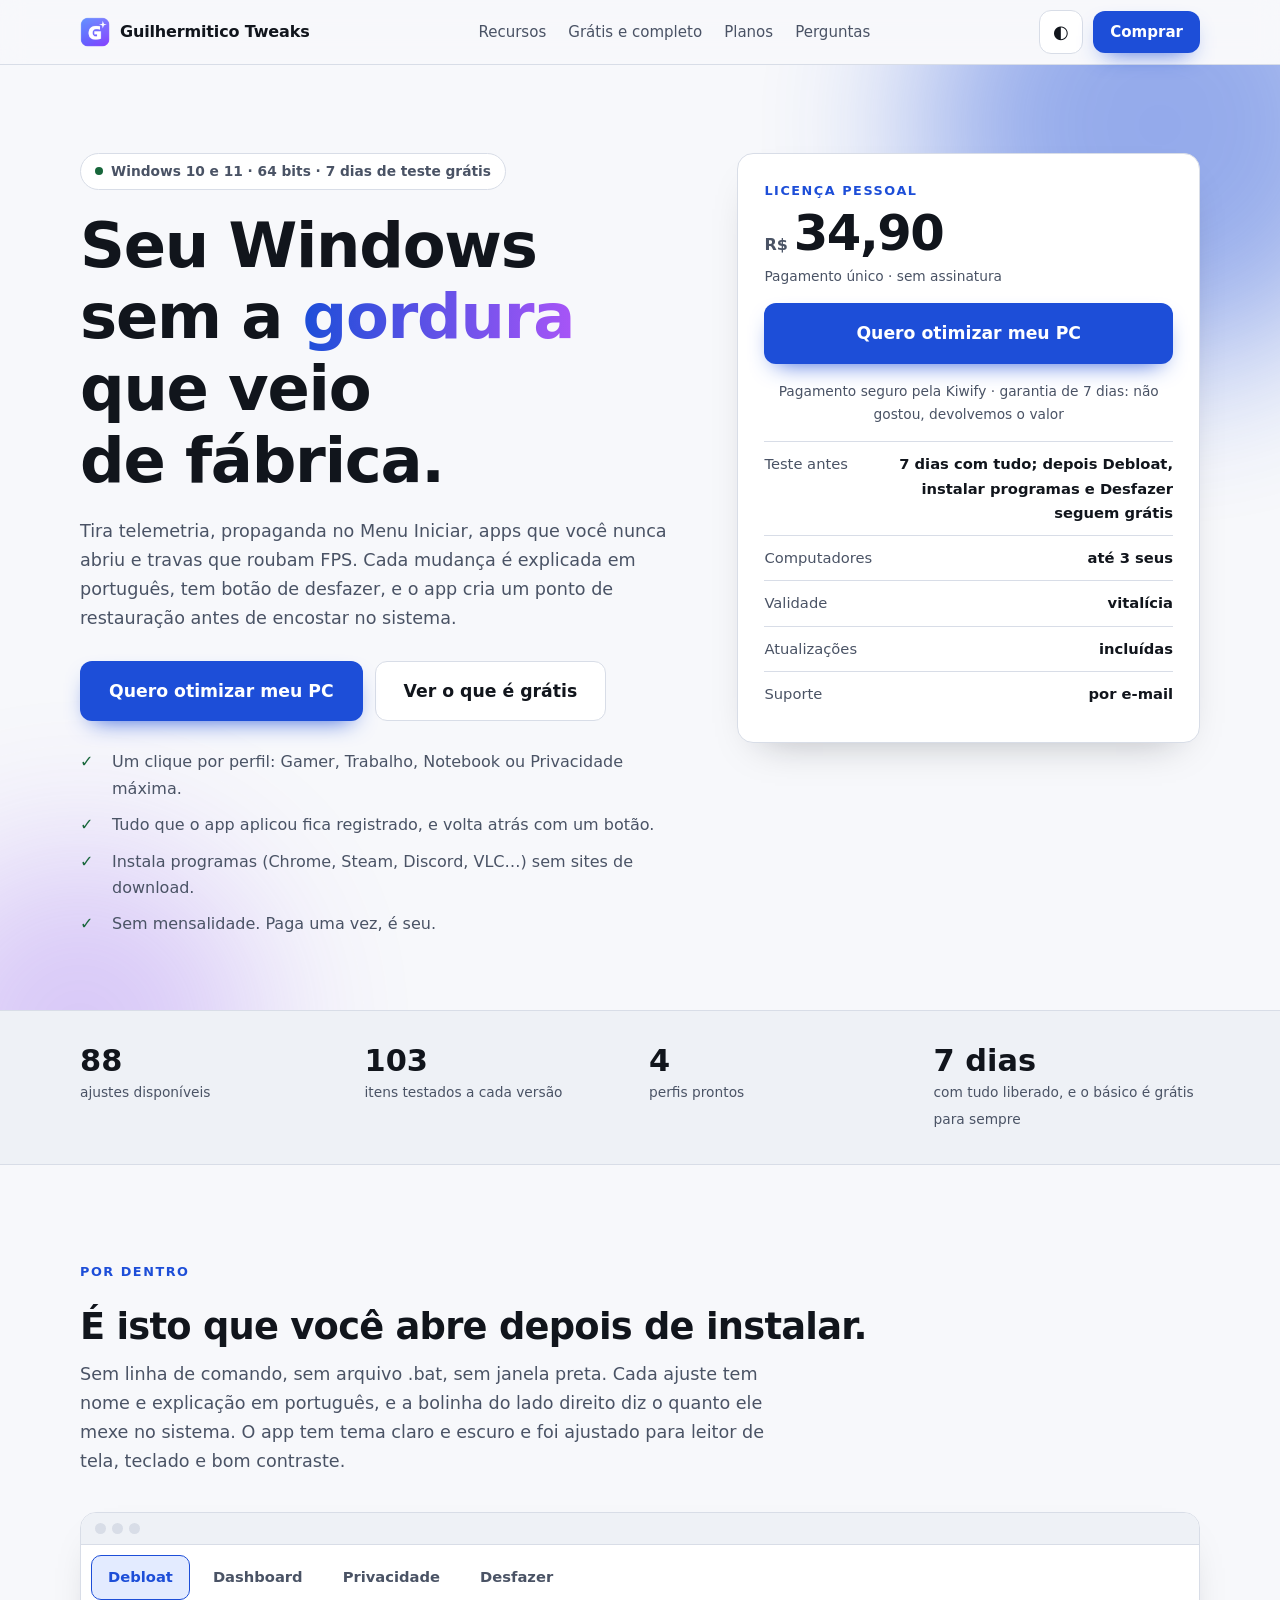
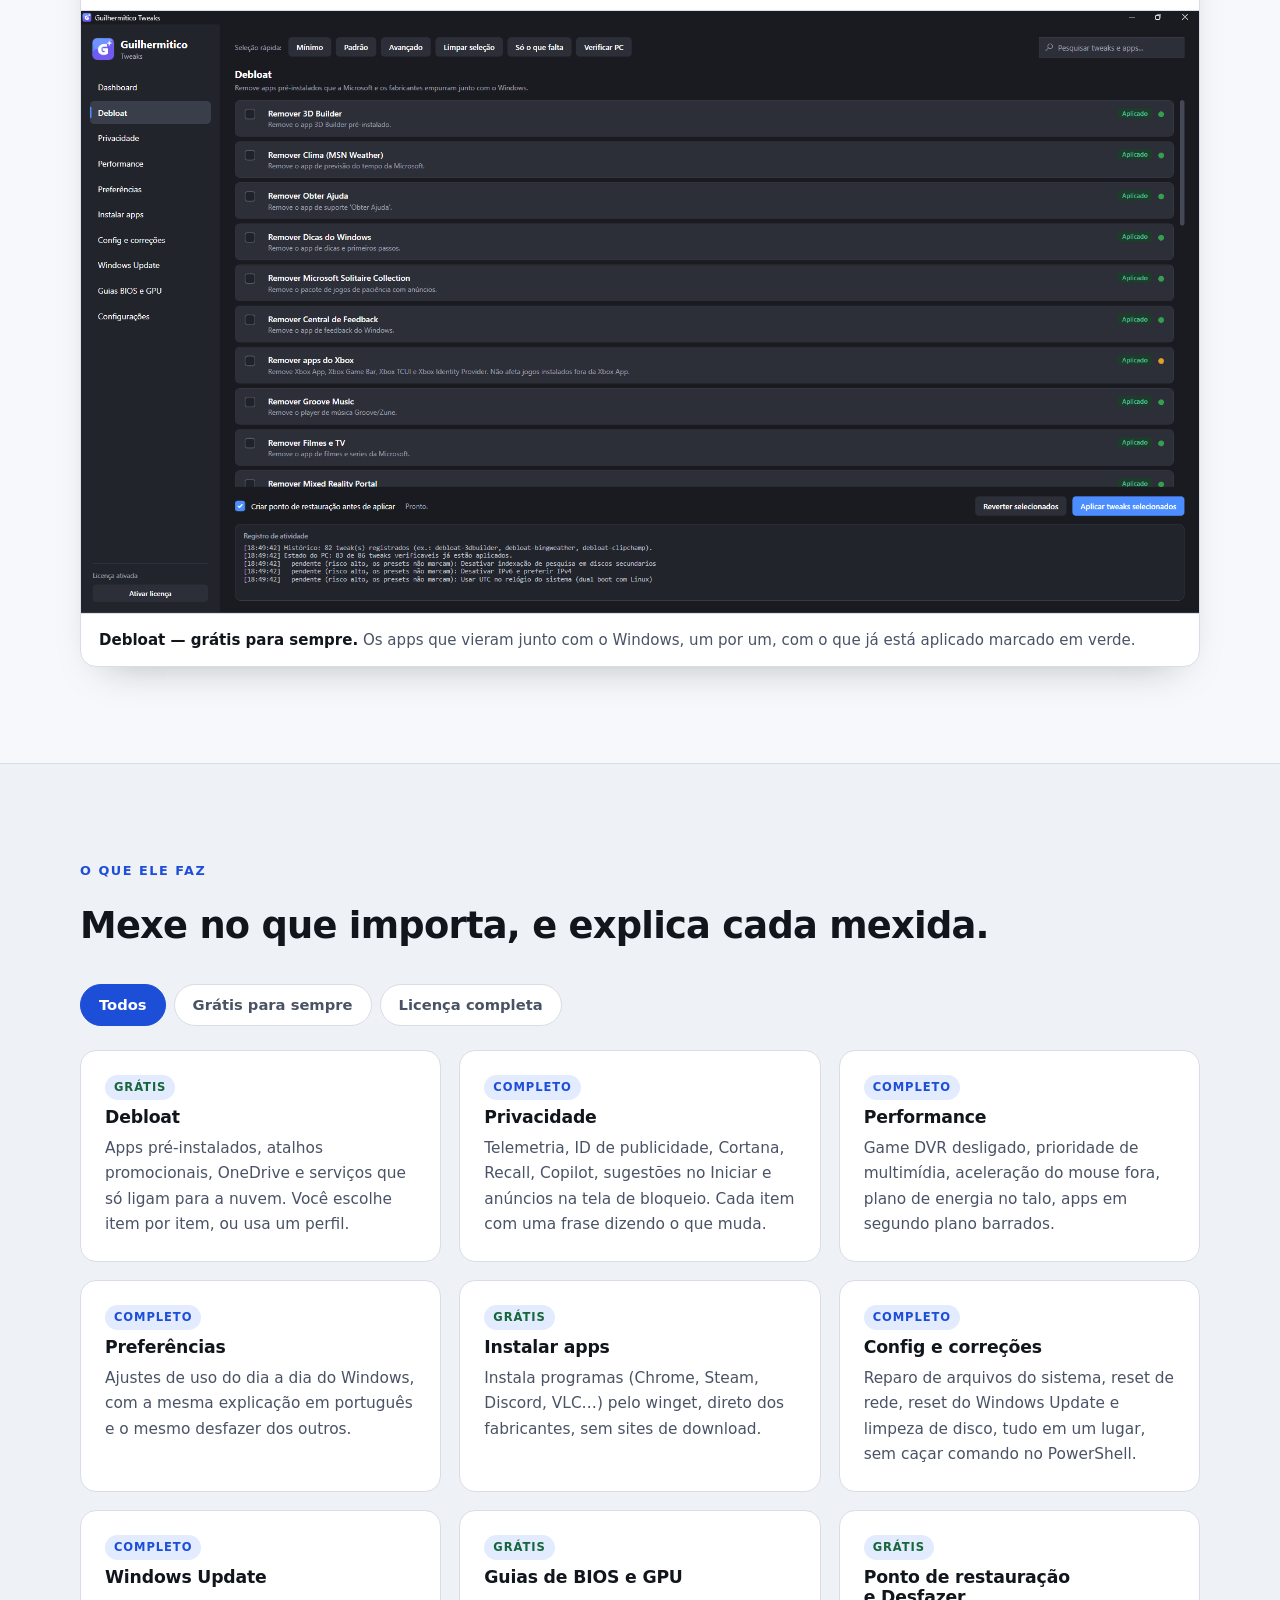
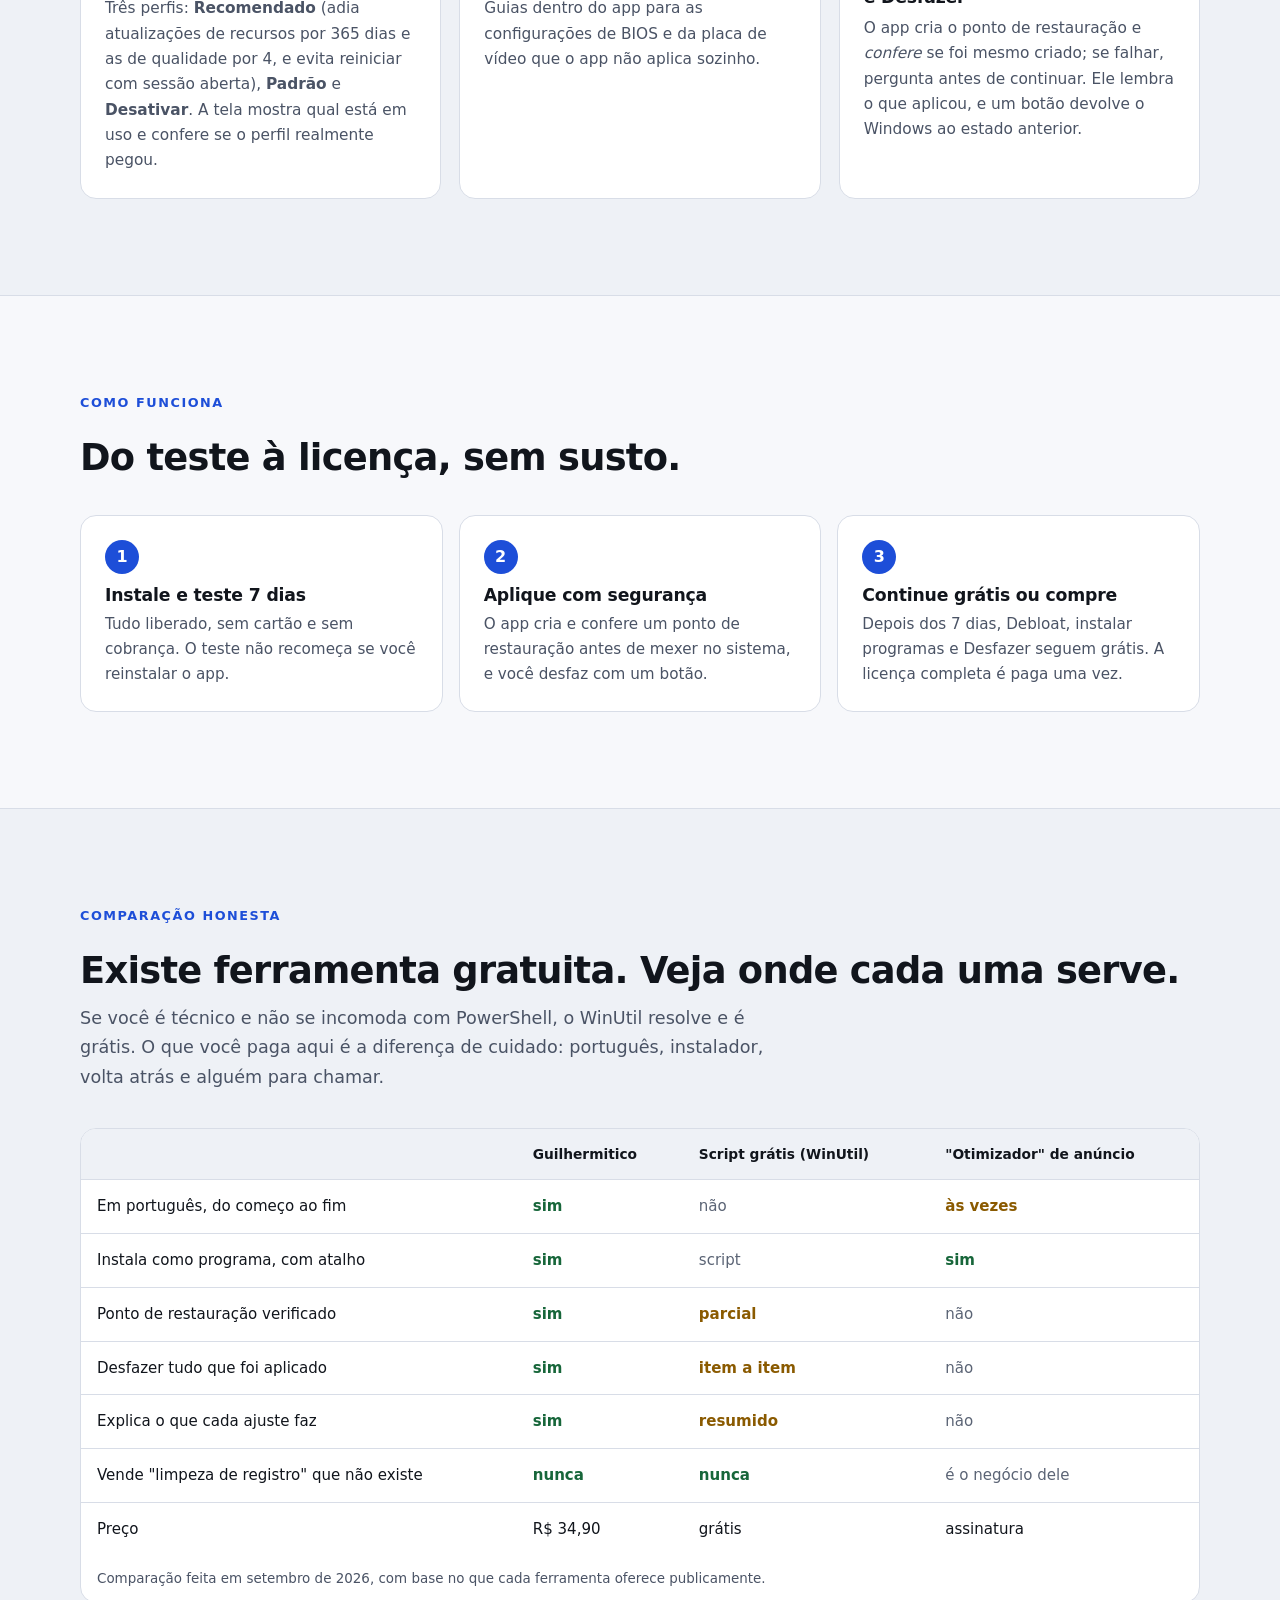
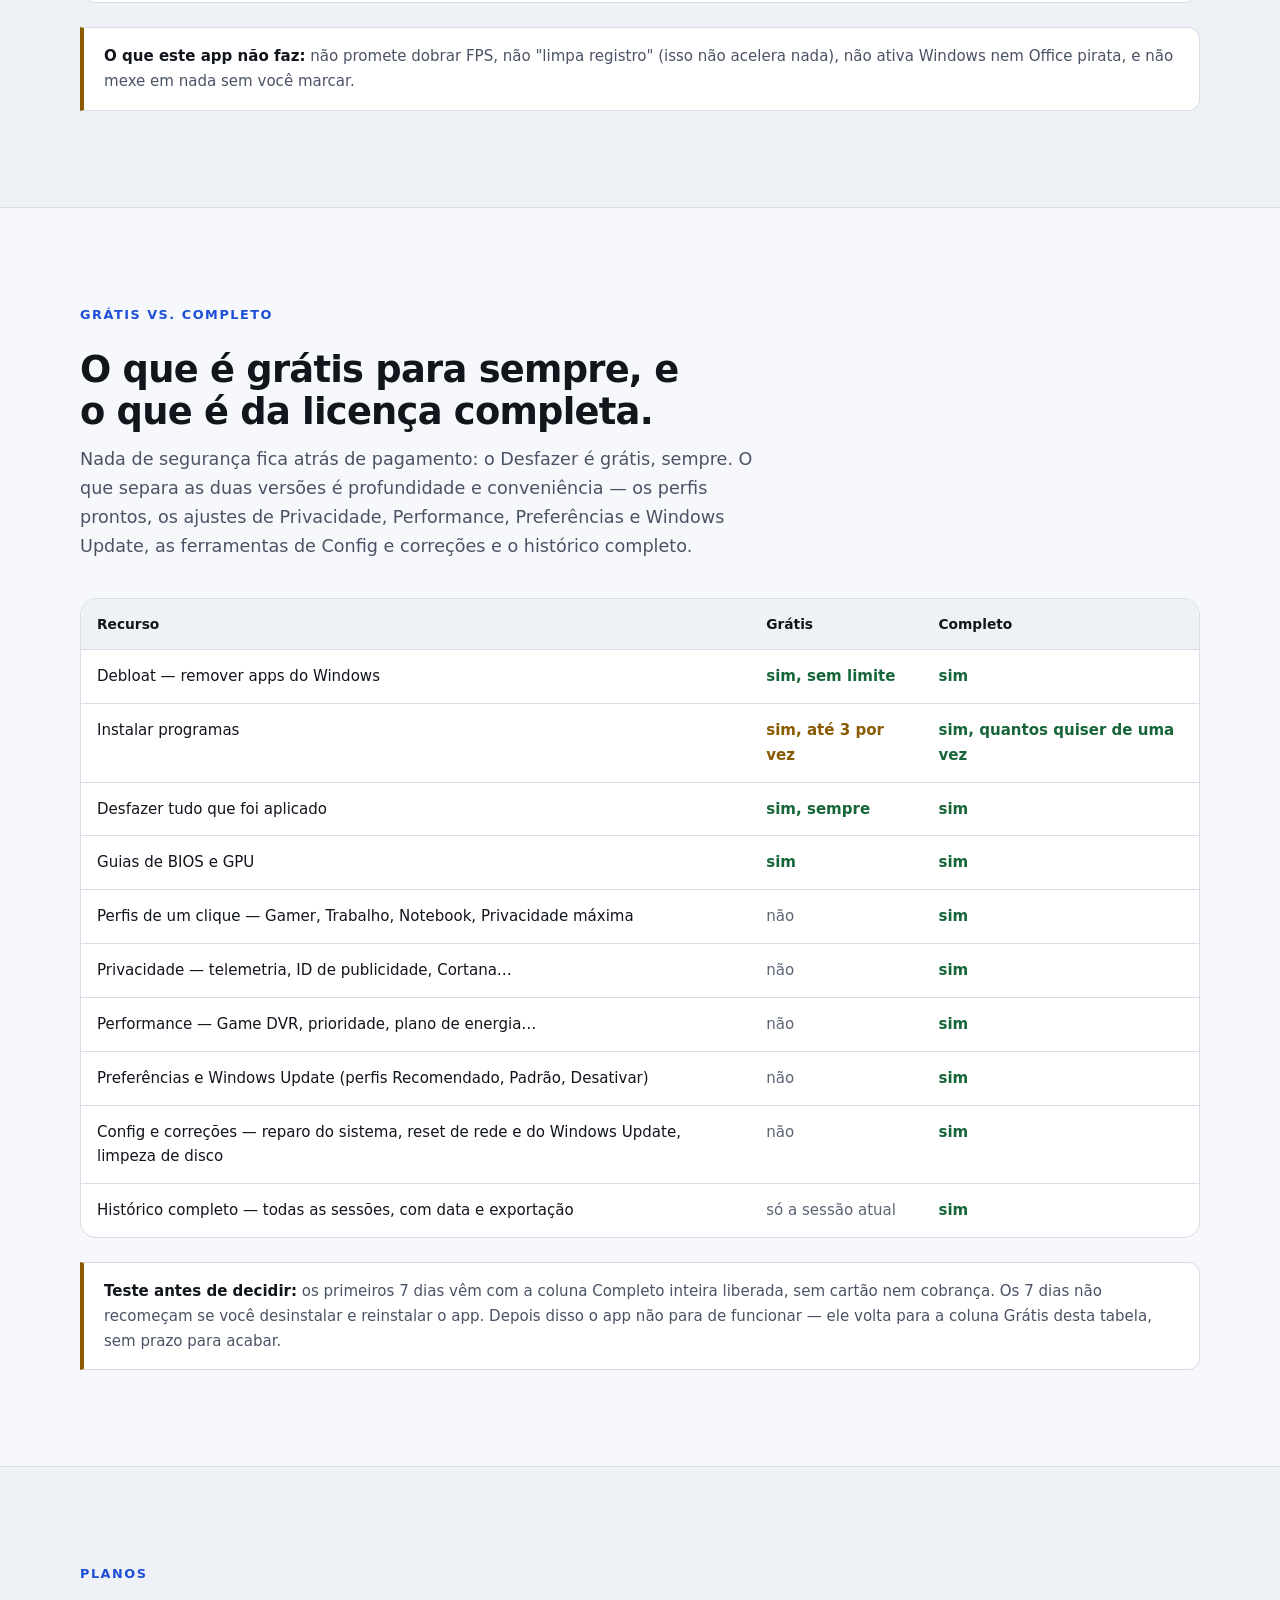
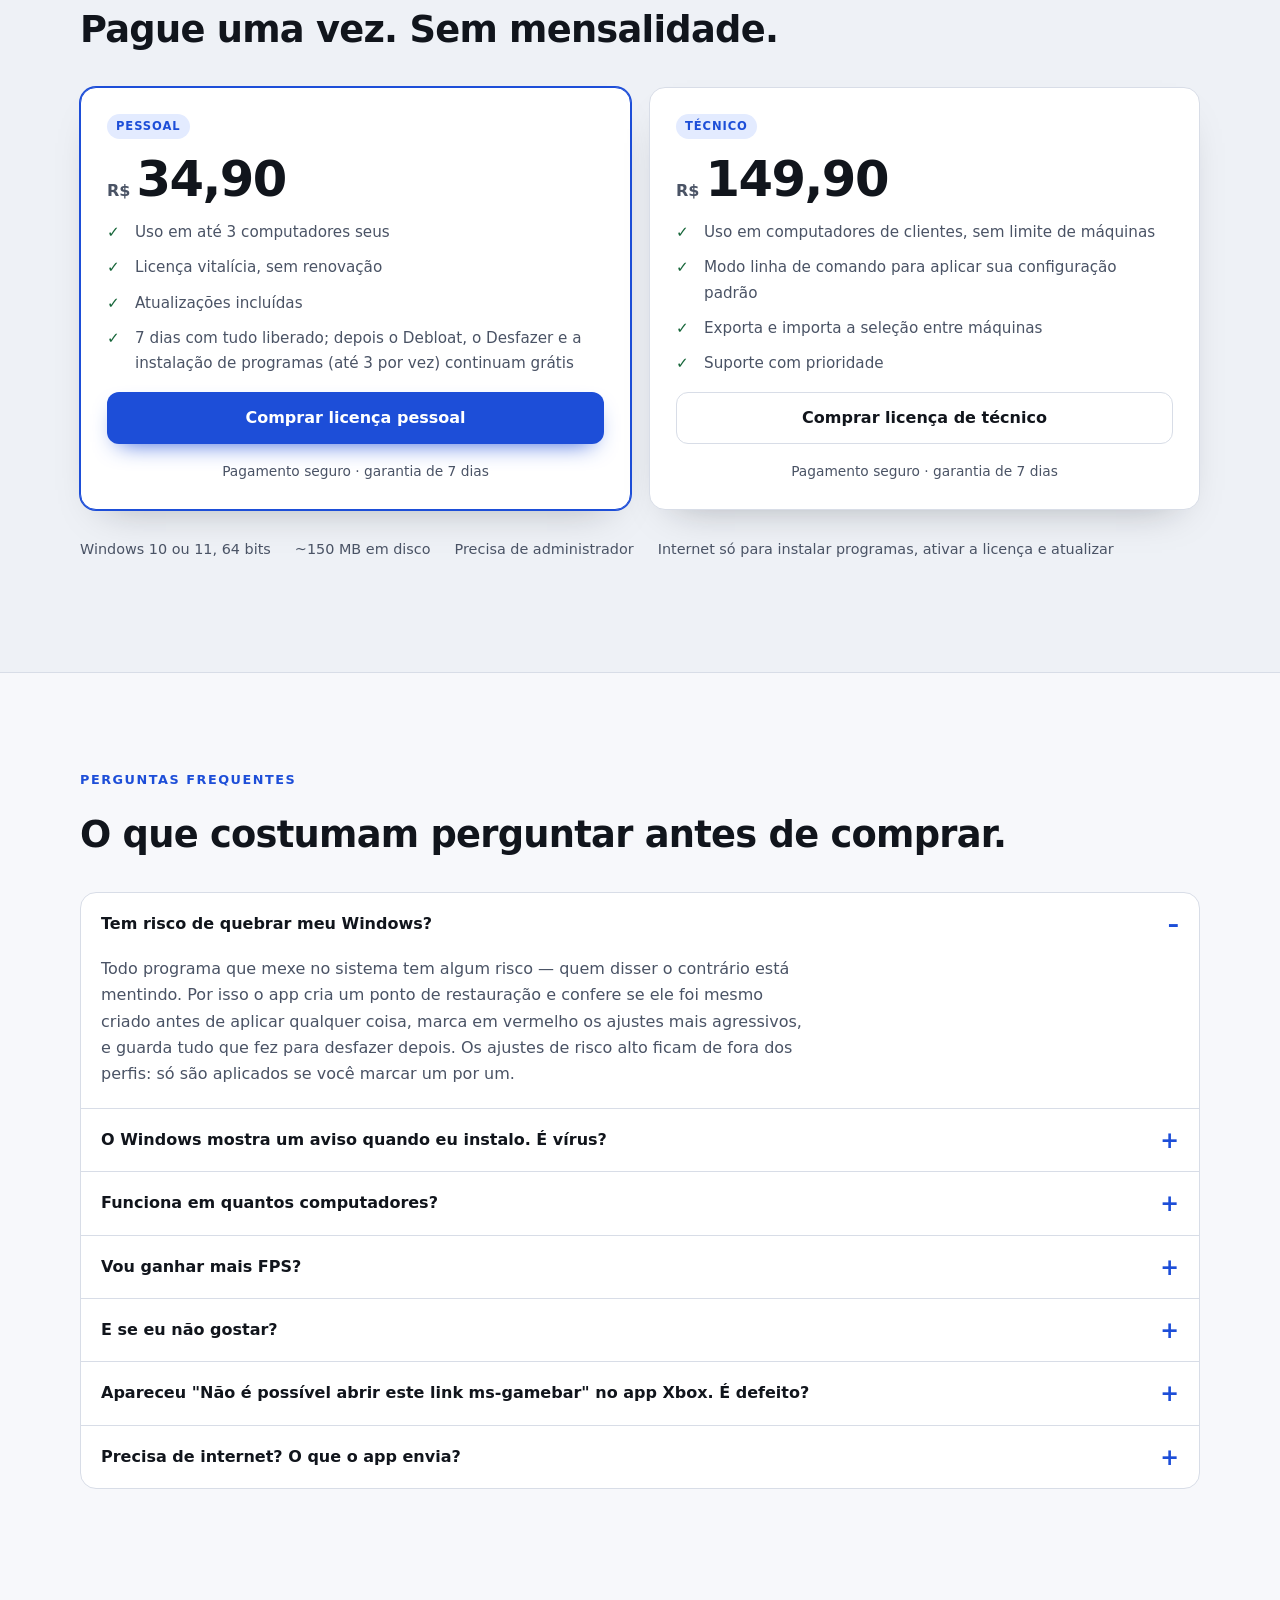
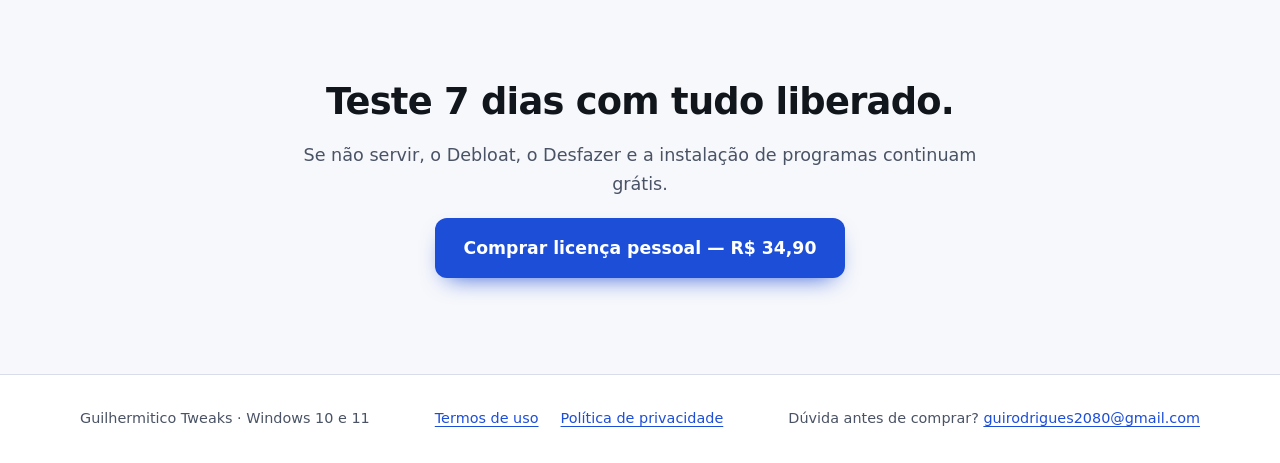
==== commit 738d50d3: "Site interativo: tema com botao, galeria de telas em abas, filtro de recursos, como funciona, barra " ====
--- a/index.html
+++ b/index.html
@@ -21,6 +21,7 @@
 <meta name="theme-color" content="#0b0f17" media="(prefers-color-scheme: dark)">
 <title>Guilhermitico Tweaks — otimizador e debloat para Windows 10 e 11</title>
 <link rel="stylesheet" href="site.css">
+<script>document.documentElement.classList.add("js");try{var t=localStorage.getItem("tema");if(t)document.documentElement.dataset.theme=t}catch(e){}</script>
 </head>
 <body>
 <a class="skip" href="#conteudo">Ir para o conteúdo</a>
@@ -34,7 +35,10 @@
       <a href="#planos">Planos</a>
       <a href="#perguntas">Perguntas</a>
     </nav>
-    <a class="btn btn-primary btn-sm" href="https://pay.kiwify.com.br/qhLtovF">Comprar</a>
+    <div class="top-actions">
+      <button type="button" class="icon-btn" id="tema" aria-label="Alternar tema claro e escuro">◐</button>
+      <a class="btn btn-primary btn-sm" href="https://pay.kiwify.com.br/qhLtovF">Comprar</a>
+    </div>
   </div>
 </header>
 
@@ -43,7 +47,7 @@
 <section class="hero">
   <div class="wrap hero-grid">
     <div>
-      <p class="eyebrow">Windows 10 e 11 · 64 bits</p>
+      <p class="pill"><i></i>Windows 10 e 11 · 64 bits · 7 dias de teste grátis</p>
       <h1>Seu Windows sem a <span>gordura</span> que veio de fábrica.</h1>
       <p class="lead">Tira telemetria, propaganda no Menu Iniciar, apps que você nunca abriu e travas que
         roubam FPS. Cada mudança é explicada em português, tem botão de desfazer, e o app cria um ponto de
@@ -98,36 +102,25 @@
         claro e escuro e foi ajustado para leitor de tela, teclado e bom contraste.</p>
     </div>
 
-    <figure class="shot">
-      <a href="img/debloat.png" target="_blank" rel="noopener">
-        <img src="img/debloat.png" width="1919" height="1033" loading="lazy"
-             alt="Aba Debloat do Guilhermitico Tweaks, com a lista de apps pré-instalados do Windows e uma caixa de seleção em cada um.">
-      </a>
-      <figcaption><b>Debloat — grátis para sempre.</b> Os apps que vieram junto com o Windows, um por um, com o que já está aplicado marcado em verde.</figcaption>
-    </figure>
-
-    <div class="shots">
-      <figure class="shot">
-        <a href="img/dashboard.png" target="_blank" rel="noopener">
-          <img src="img/dashboard.png" width="1919" height="1030" loading="lazy"
-               alt="Dashboard com a nota de diagnóstico do PC, processador, placa de vídeo, memória e os quatro perfis de otimização.">
-        </a>
-        <figcaption><b>Ele lê o seu PC.</b> Nota de diagnóstico, peças, versão do Windows e os 4 perfis de um clique.</figcaption>
-      </figure>
-      <figure class="shot">
-        <a href="img/desfazer.png" target="_blank" rel="noopener">
-          <img src="img/desfazer.png" width="1919" height="1032" loading="lazy"
-               alt="Tela de Configurações com o botão Desfazer tudo que o app aplicou.">
-        </a>
-        <figcaption><b>Volta atrás com um botão.</b> Sem depender de ponto de restauração.</figcaption>
-      </figure>
-      <figure class="shot">
-        <a href="img/privacidade.png" target="_blank" rel="noopener">
-          <img src="img/privacidade.png" width="1919" height="1032" loading="lazy"
-               alt="Aba Privacidade com ajustes de telemetria, Cortana, ID de publicidade e anúncios no Menu Iniciar, cada um com uma explicação.">
-        </a>
-        <figcaption><b>Cada ajuste explicado.</b> Você entende antes de aplicar, não depois.</figcaption>
-      </figure>
+    <div class="appwin reveal">
+      <div class="appbar" aria-hidden="true"><i></i><i></i><i></i></div>
+      <div class="tabs" role="tablist" aria-label="Telas do app"><button type="button" class="tab" role="tab" id="tab-debloat" aria-controls="pn-debloat" aria-selected="true" tabindex="0">Debloat</button><button type="button" class="tab" role="tab" id="tab-dashboard" aria-controls="pn-dashboard" aria-selected="false" tabindex="-1">Dashboard</button><button type="button" class="tab" role="tab" id="tab-privacidade" aria-controls="pn-privacidade" aria-selected="false" tabindex="-1">Privacidade</button><button type="button" class="tab" role="tab" id="tab-desfazer" aria-controls="pn-desfazer" aria-selected="false" tabindex="-1">Desfazer</button></div>
+        <div class="tabpanel" role="tabpanel" id="pn-debloat" aria-labelledby="tab-debloat">
+          <img src="img/debloat.png" width="1919" height="1033" alt="Aba Debloat do Guilhermitico Tweaks, com a lista de apps pré-instalados do Windows e uma caixa de seleção em cada um.">
+          <p><b>Debloat — grátis para sempre.</b> Os apps que vieram junto com o Windows, um por um, com o que já está aplicado marcado em verde.</p>
+        </div>
+        <div class="tabpanel" role="tabpanel" id="pn-dashboard" aria-labelledby="tab-dashboard" hidden>
+          <img src="img/dashboard.png" width="1919" height="1030" loading="lazy" alt="Dashboard com a nota de diagnóstico do PC, processador, placa de vídeo, memória e os quatro perfis de otimização.">
+          <p><b>Ele lê o seu PC.</b> Nota de diagnóstico, peças, versão do Windows e os 4 perfis de um clique.</p>
+        </div>
+        <div class="tabpanel" role="tabpanel" id="pn-privacidade" aria-labelledby="tab-privacidade" hidden>
+          <img src="img/privacidade.png" width="1919" height="1032" loading="lazy" alt="Aba Privacidade com ajustes de telemetria, Cortana, ID de publicidade e anúncios no Menu Iniciar, cada um com uma explicação.">
+          <p><b>Cada ajuste explicado.</b> Você entende antes de aplicar, não depois.</p>
+        </div>
+        <div class="tabpanel" role="tabpanel" id="pn-desfazer" aria-labelledby="tab-desfazer" hidden>
+          <img src="img/desfazer.png" width="1919" height="1032" loading="lazy" alt="Tela de Configurações com o botão Desfazer tudo que o app aplicou.">
+          <p><b>Volta atrás com um botão.</b> Sem depender de ponto de restauração.</p>
+        </div>
     </div>
   </div>
 </section>
@@ -138,30 +131,49 @@
       <p class="eyebrow">O que ele faz</p>
       <h2>Mexe no que importa, e explica cada mexida.</h2>
     </div>
-    <div class="grid c3">
-      <article class="feat"><span class="tag free">Grátis</span><h3>Debloat</h3>
+    <div class="chips" role="group" aria-label="Filtrar recursos">
+      <button type="button" class="chip" aria-pressed="true" data-f="todos">Todos</button>
+      <button type="button" class="chip" aria-pressed="false" data-f="free">Grátis para sempre</button>
+      <button type="button" class="chip" aria-pressed="false" data-f="full">Licença completa</button>
+    </div>
+    <div class="grid c3" id="feats">
+      <article class="feat reveal" data-k="free"><span class="tag free">Grátis</span><h3>Debloat</h3>
         <p>Apps pré-instalados, atalhos promocionais, OneDrive e serviços que só ligam para a nuvem. Você escolhe item por item, ou usa um perfil.</p></article>
-      <article class="feat"><span class="tag">Completo</span><h3>Privacidade</h3>
+      <article class="feat reveal" data-k="full"><span class="tag">Completo</span><h3>Privacidade</h3>
         <p>Telemetria, ID de publicidade, Cortana, Recall, Copilot, sugestões no Iniciar e anúncios na tela de bloqueio. Cada item com uma frase dizendo o que muda.</p></article>
-      <article class="feat"><span class="tag">Completo</span><h3>Performance</h3>
+      <article class="feat reveal" data-k="full"><span class="tag">Completo</span><h3>Performance</h3>
         <p>Game DVR desligado, prioridade de multimídia, aceleração do mouse fora, plano de energia no talo, apps em segundo plano barrados.</p></article>
-      <article class="feat"><span class="tag">Completo</span><h3>Preferências</h3>
+      <article class="feat reveal" data-k="full"><span class="tag">Completo</span><h3>Preferências</h3>
         <p>Ajustes de uso do dia a dia do Windows, com a mesma explicação em português e o mesmo desfazer dos outros.</p></article>
-      <article class="feat"><span class="tag free">Grátis</span><h3>Instalar apps</h3>
+      <article class="feat reveal" data-k="free"><span class="tag free">Grátis</span><h3>Instalar apps</h3>
         <p>Instala programas (Chrome, Steam, Discord, VLC…) pelo winget, direto dos fabricantes, sem sites de download.</p></article>
-      <article class="feat"><span class="tag">Completo</span><h3>Config e correções</h3>
+      <article class="feat reveal" data-k="full"><span class="tag">Completo</span><h3>Config e correções</h3>
         <p>Reparo de arquivos do sistema, reset de rede, reset do Windows Update e limpeza de disco, tudo em um lugar, sem caçar comando no PowerShell.</p></article>
-      <article class="feat"><span class="tag">Completo</span><h3>Windows Update</h3>
+      <article class="feat reveal" data-k="full"><span class="tag">Completo</span><h3>Windows Update</h3>
         <p>Três perfis: <b>Recomendado</b> (adia atualizações de recursos por 365 dias e as de qualidade por 4, e evita reiniciar com sessão aberta), <b>Padrão</b> e <b>Desativar</b>. A tela mostra qual está em uso e confere se o perfil realmente pegou.</p></article>
-      <article class="feat"><span class="tag free">Grátis</span><h3>Guias de BIOS e GPU</h3>
+      <article class="feat reveal" data-k="free"><span class="tag free">Grátis</span><h3>Guias de BIOS e GPU</h3>
         <p>Guias dentro do app para as configurações de BIOS e da placa de vídeo que o app não aplica sozinho.</p></article>
-      <article class="feat"><span class="tag free">Grátis</span><h3>Ponto de restauração e Desfazer</h3>
+      <article class="feat reveal" data-k="free"><span class="tag free">Grátis</span><h3>Ponto de restauração e Desfazer</h3>
         <p>O app cria o ponto de restauração e <em>confere</em> se foi mesmo criado; se falhar, pergunta antes de continuar. Ele lembra o que aplicou, e um botão devolve o Windows ao estado anterior.</p></article>
     </div>
   </div>
 </section>
 
-<section id="comparacao">
+<section id="como-funciona">
+  <div class="wrap">
+    <div class="sec-head">
+      <p class="eyebrow">Como funciona</p>
+      <h2>Do teste à licença, sem susto.</h2>
+    </div>
+    <div class="steps">
+      <div class="step reveal"><h3>Instale e teste 7 dias</h3><p>Tudo liberado, sem cartão e sem cobrança. O teste não recomeça se você reinstalar o app.</p></div>
+      <div class="step reveal"><h3>Aplique com segurança</h3><p>O app cria e confere um ponto de restauração antes de mexer no sistema, e você desfaz com um botão.</p></div>
+      <div class="step reveal"><h3>Continue grátis ou compre</h3><p>Depois dos 7 dias, Debloat, instalar programas e Desfazer seguem grátis. A licença completa é paga uma vez.</p></div>
+    </div>
+  </div>
+</section>
+
+<section id="comparacao" class="alt">
   <div class="wrap">
     <div class="sec-head">
       <p class="eyebrow">Comparação honesta</p>
@@ -191,7 +203,7 @@
   </div>
 </section>
 
-<section id="gratis-completo" class="alt">
+<section id="gratis-completo">
   <div class="wrap">
     <div class="sec-head">
       <p class="eyebrow">Grátis vs. Completo</p>
@@ -224,14 +236,14 @@
   </div>
 </section>
 
-<section id="planos">
+<section id="planos" class="alt">
   <div class="wrap">
     <div class="sec-head">
       <p class="eyebrow">Planos</p>
       <h2>Pague uma vez. Sem mensalidade.</h2>
     </div>
     <div class="grid c2">
-      <article class="card plan destaque">
+      <article class="card reveal plan destaque">
         <span class="tag">Pessoal</span>
         <p class="price"><span class="cur">R$</span><span class="val">34,90</span></p>
         <ul>
@@ -243,7 +255,7 @@
         <a class="btn btn-primary btn-block" href="https://pay.kiwify.com.br/qhLtovF">Comprar licença pessoal</a>
         <p class="fine center">Pagamento seguro · garantia de 7 dias</p>
       </article>
-      <article class="card plan">
+      <article class="card reveal plan">
         <span class="tag">Técnico</span>
         <p class="price"><span class="cur">R$</span><span class="val">149,90</span></p>
         <ul>
@@ -265,7 +277,7 @@
   </div>
 </section>
 
-<section id="perguntas" class="alt">
+<section id="perguntas">
   <div class="wrap">
     <div class="sec-head">
       <p class="eyebrow">Perguntas frequentes</p>
@@ -362,5 +374,39 @@
     <span>Dúvida antes de comprar? <a href="mailto:guirodrigues2080@gmail.com">guirodrigues2080@gmail.com</a></span>
   </div>
 </footer>
+<div class="stickybuy" id="sticky" aria-hidden="true"><span><strong>R$ 34,90</strong>pagamento único</span><a class="btn btn-primary btn-sm" href="https://pay.kiwify.com.br/qhLtovF" tabindex="-1">Comprar</a></div>
+<script>
+(function(){
+  var $=function(s,c){return Array.prototype.slice.call((c||document).querySelectorAll(s))};
+  var r=document.documentElement;
+  document.getElementById("tema").addEventListener("click",function(){
+    var dark=r.dataset.theme?r.dataset.theme==="dark":matchMedia("(prefers-color-scheme: dark)").matches;
+    r.dataset.theme=dark?"light":"dark";
+    try{localStorage.setItem("tema",r.dataset.theme)}catch(e){}
+  });
+  var tabs=$('[role=tab]');
+  function sel(t){tabs.forEach(function(x){var on=x===t;x.setAttribute("aria-selected",on);x.tabIndex=on?0:-1;
+    var p=document.getElementById(x.getAttribute("aria-controls"));p.hidden=!on;if(on)$("img",p).forEach(function(i){i.loading="eager"})})}
+  tabs.forEach(function(t,i){
+    t.addEventListener("click",function(){sel(t)});
+    t.addEventListener("keydown",function(e){var n=e.key==="ArrowRight"?1:e.key==="ArrowLeft"?-1:0;if(!n)return;
+      var x=tabs[(i+n+tabs.length)%tabs.length];sel(x);x.focus();e.preventDefault()});
+  });
+  var chips=$(".chip");
+  chips.forEach(function(c){c.addEventListener("click",function(){
+    chips.forEach(function(x){x.setAttribute("aria-pressed",x===c)});
+    $("#feats .feat").forEach(function(f){f.hidden=c.dataset.f!=="todos"&&f.dataset.k!==c.dataset.f});
+  })});
+  var rv=$(".reveal");
+  if("IntersectionObserver" in window){
+    var io=new IntersectionObserver(function(es){es.forEach(function(e){if(e.isIntersecting){e.target.classList.add("in");io.unobserve(e.target)}})},{threshold:.12});
+    rv.forEach(function(x){io.observe(x)});
+  }else rv.forEach(function(x){x.classList.add("in")});
+  var sb=document.getElementById("sticky"),hero=document.querySelector(".hero"),pl=document.getElementById("planos");
+  function chk(){var y=hero.getBoundingClientRect().bottom<0,p=pl.getBoundingClientRect();var on=y&&!(p.top<innerHeight&&p.bottom>0);
+    sb.classList.toggle("on",on);sb.setAttribute("aria-hidden",!on);$("a",sb)[0].tabIndex=on?0:-1}
+  addEventListener("scroll",chk,{passive:true});chk();
+})();
+</script>
 </body>
 </html>
--- a/site.css
+++ b/site.css
@@ -21,7 +21,7 @@
   --mono: ui-monospace, "Cascadia Mono", Consolas, "SF Mono", monospace;
 }
 @media (prefers-color-scheme: dark) {
-  :root {
+  :root:not([data-theme="light"]) {
     --bg: #0b0f17;
     --surface: #131926;
     --surface-2: #0f1420;
@@ -39,6 +39,25 @@
     --shadow: 0 18px 40px -24px rgba(0, 0, 0, .8);
   }
 }
+:root[data-theme="dark"] {
+  --bg: #0b0f17;
+  --surface: #131926;
+  --surface-2: #0f1420;
+  --text: #eef1f7;
+  --muted: #a3acbf;
+  --line: #262e40;
+  --accent: #7aa7ff;
+  --accent-soft: #16233f;
+  --btn-bg: #7aa7ff;
+  --btn-fg: #08101f;
+  --btn-hover: #9bbcff;
+  --ok: #62c98f;
+  --warn: #e0b45a;
+  --no: #9099ad;
+  --shadow: 0 18px 40px -24px rgba(0, 0, 0, .8);
+}
+:root[data-theme="light"] { color-scheme: light; }
+:root[data-theme="dark"] { color-scheme: dark; }
 
 *, *::before, *::after { box-sizing: border-box; }
 html { scroll-behavior: smooth; -webkit-text-size-adjust: 100%; }
@@ -190,3 +209,72 @@
   html { scroll-behavior: auto; }
   * { transition: none !important; }
 }
+
+/* ===== versão interativa ===== */
+.hero { position: relative; overflow: hidden; }
+.hero::before, .hero::after { content: ""; position: absolute; z-index: -1; border-radius: 50%; filter: blur(80px); opacity: .45; pointer-events: none; }
+.hero::before { width: 480px; height: 480px; background: var(--accent); top: -180px; right: -120px; animation: float 14s ease-in-out infinite alternate; }
+.hero::after { width: 360px; height: 360px; background: #7c3aed; bottom: -200px; left: -100px; opacity: .25; animation: float 18s ease-in-out infinite alternate-reverse; }
+@keyframes float { to { transform: translate(40px, 30px) scale(1.08); } }
+.pill { display: inline-flex; align-items: center; gap: 8px; padding: 6px 14px; border-radius: 99px; border: 1px solid var(--line); background: var(--surface); font-size: .86rem; font-weight: 600; color: var(--muted); margin-bottom: 20px; }
+.pill i { width: 8px; height: 8px; border-radius: 50%; background: var(--ok); box-shadow: 0 0 0 0 var(--ok); animation: pulse 2s infinite; }
+@keyframes pulse { 70% { box-shadow: 0 0 0 8px transparent; } }
+.hero h1 span { background: linear-gradient(90deg, var(--accent), #a855f7); -webkit-background-clip: text; background-clip: text; color: transparent; }
+.btn-primary { position: relative; overflow: hidden; }
+.btn-primary::after { content: ""; position: absolute; inset: 0; background: linear-gradient(110deg, transparent 30%, rgba(255,255,255,.35) 50%, transparent 70%); transform: translateX(-120%); }
+.btn-primary:hover::after { transform: translateX(120%); transition: transform .7s ease; }
+.icon-btn { width: 44px; height: 44px; display: inline-grid; place-items: center; border-radius: 12px; border: 1px solid var(--line); background: var(--surface); color: var(--text); cursor: pointer; font-size: 1.1rem; }
+.icon-btn:hover { border-color: var(--accent); }
+.top-actions { display: flex; gap: 10px; align-items: center; }
+
+/* janela de app com abas */
+.appwin { border: 1px solid var(--line); border-radius: var(--radius); background: var(--surface); box-shadow: var(--shadow); overflow: hidden; }
+.appbar { display: flex; gap: 6px; align-items: center; padding: 10px 14px; border-bottom: 1px solid var(--line); background: var(--surface-2); }
+.appbar i { width: 11px; height: 11px; border-radius: 50%; background: var(--line); }
+.tabs { display: flex; gap: 6px; padding: 10px; overflow-x: auto; border-bottom: 1px solid var(--line); }
+.tab { font: inherit; font-weight: 600; font-size: .92rem; padding: 9px 16px; min-height: 40px; border-radius: 10px; border: 1px solid transparent; background: transparent; color: var(--muted); cursor: pointer; white-space: nowrap; }
+.tab:hover { color: var(--text); }
+.tab[aria-selected="true"] { background: var(--accent-soft); color: var(--accent); border-color: var(--accent); }
+.tabpanel img { width: 100%; }
+.tabpanel[hidden] { display: none; }
+.tabpanel p { padding: 14px 18px; border-top: 1px solid var(--line); color: var(--muted); font-size: .94rem; }
+.tabpanel p b { color: var(--text); }
+
+/* filtros */
+.chips { display: flex; flex-wrap: wrap; gap: 8px; margin-bottom: 24px; }
+.chip { font: inherit; font-weight: 600; font-size: .92rem; padding: 8px 18px; min-height: 40px; border-radius: 99px; border: 1px solid var(--line); background: var(--surface); color: var(--muted); cursor: pointer; }
+.chip[aria-pressed="true"] { background: var(--btn-bg); color: var(--btn-fg); border-color: var(--btn-bg); }
+.feat { transition: transform .2s ease, border-color .2s ease, box-shadow .2s ease; }
+.feat:hover { transform: translateY(-4px); border-color: var(--accent); box-shadow: var(--shadow); }
+.feat[hidden] { display: none; }
+
+/* linha do tempo do teste */
+.steps { display: grid; gap: 16px; counter-reset: s; }
+@media (min-width: 820px) { .steps { grid-template-columns: repeat(3, 1fr); } }
+.step { position: relative; background: var(--surface); border: 1px solid var(--line); border-radius: var(--radius); padding: 24px; display: grid; gap: 6px; }
+.step::before { counter-increment: s; content: counter(s); width: 34px; height: 34px; border-radius: 50%; display: grid; place-items: center; background: var(--btn-bg); color: var(--btn-fg); font-weight: 800; margin-bottom: 6px; }
+.step p { color: var(--muted); font-size: .95rem; }
+
+/* barra de compra fixa */
+.stickybuy { position: fixed; left: 0; right: 0; bottom: 0; z-index: 30; padding: 10px 16px calc(10px + env(safe-area-inset-bottom)); background: color-mix(in srgb, var(--surface) 92%, transparent); backdrop-filter: blur(12px); border-top: 1px solid var(--line); display: flex; align-items: center; justify-content: space-between; gap: 12px; transform: translateY(110%); transition: transform .3s ease; }
+.stickybuy.on { transform: none; }
+.stickybuy span { font-size: .9rem; color: var(--muted); line-height: 1.3; }
+.stickybuy strong { color: var(--text); font-size: 1.05rem; display: block; }
+@media (min-width: 860px) { .stickybuy { display: none; } }
+@media (max-width: 859px) { footer { padding-bottom: 90px; } }
+
+/* revelar ao rolar (só quando há JS) */
+.js .reveal { opacity: 0; transform: translateY(24px); transition: opacity .6s ease, transform .6s ease; }
+.js .reveal.in { opacity: 1; transform: none; }
+@media (prefers-reduced-motion: reduce) {
+  .hero::before, .hero::after, .pill i { animation: none; }
+  .js .reveal { opacity: 1; transform: none; }
+}
+.brand { white-space: nowrap; }
+.stickybuy .btn { white-space: nowrap; }
+@media (max-width: 440px) {
+  .brand { font-size: .92rem; gap: 8px; }
+  .brand img { width: 26px; height: 26px; }
+  .top-actions { gap: 6px; }
+  .topbar .btn-sm { padding-inline: 12px; }
+}
